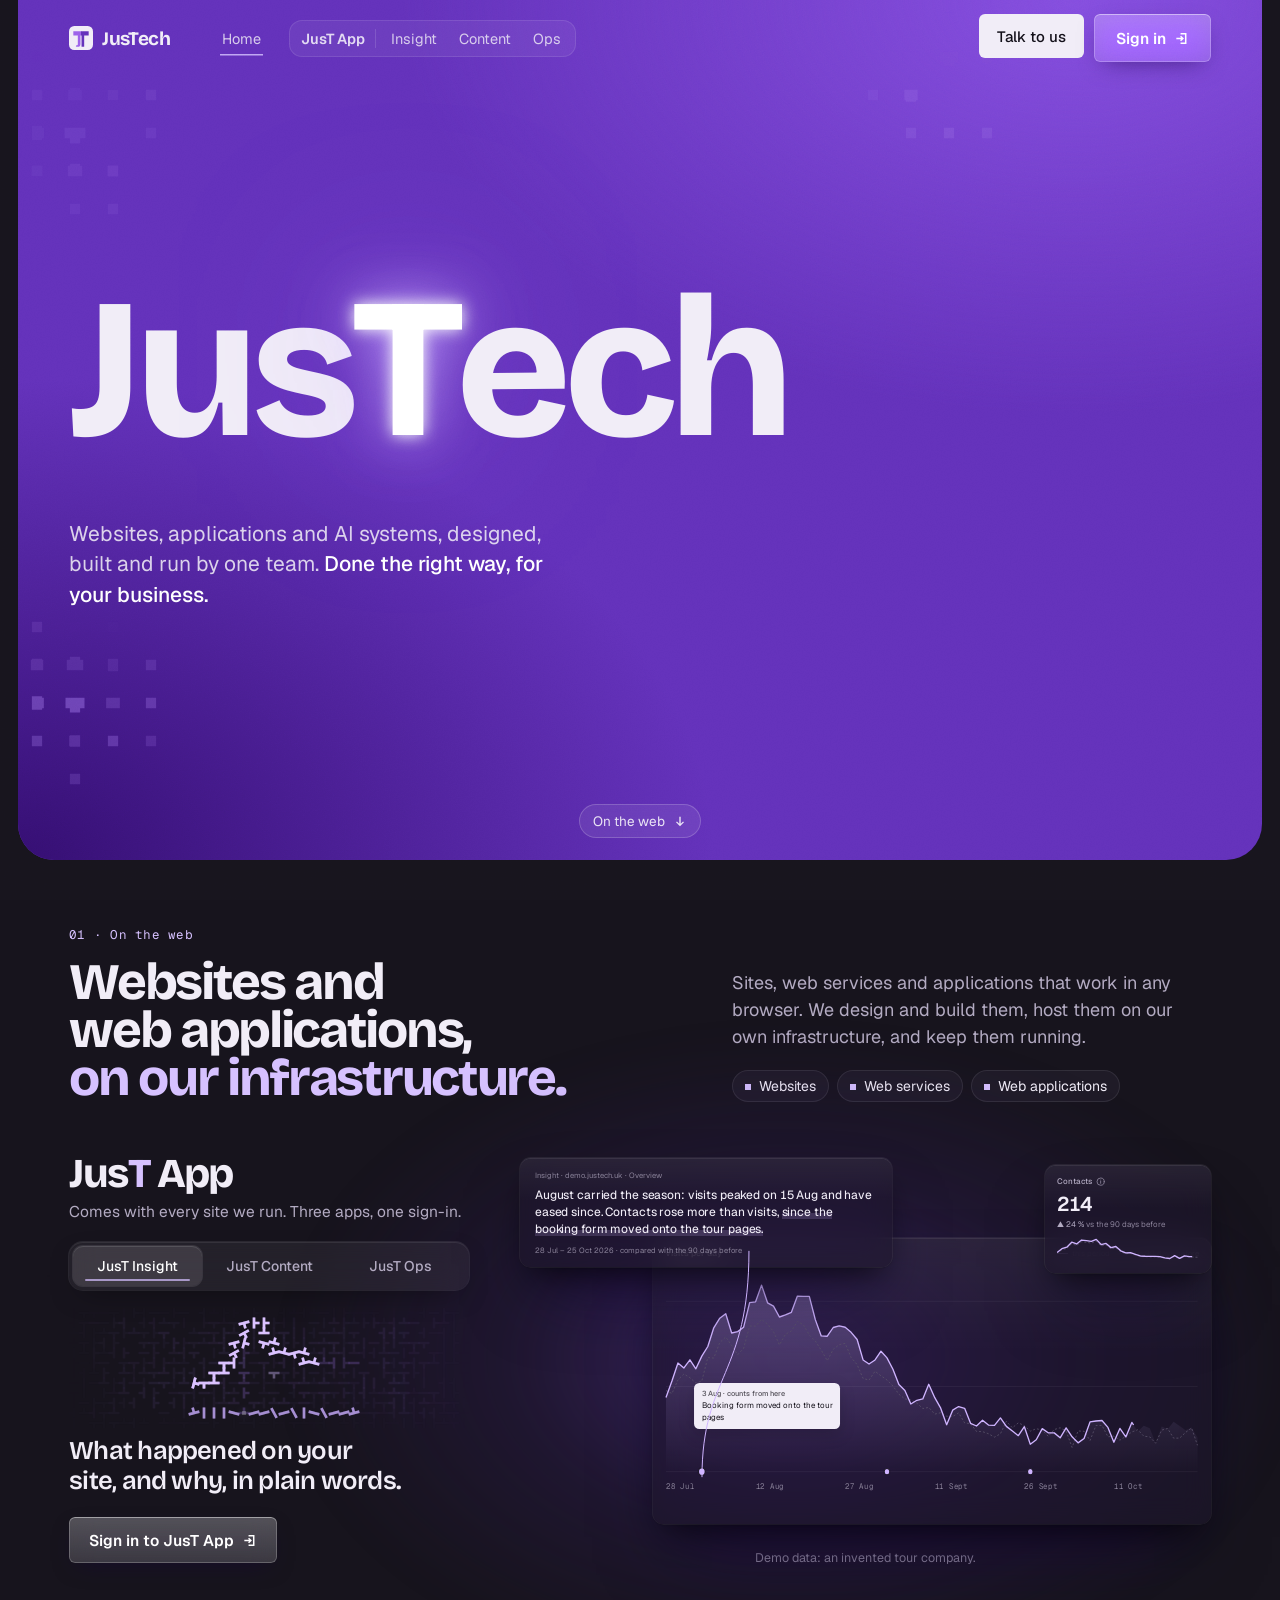
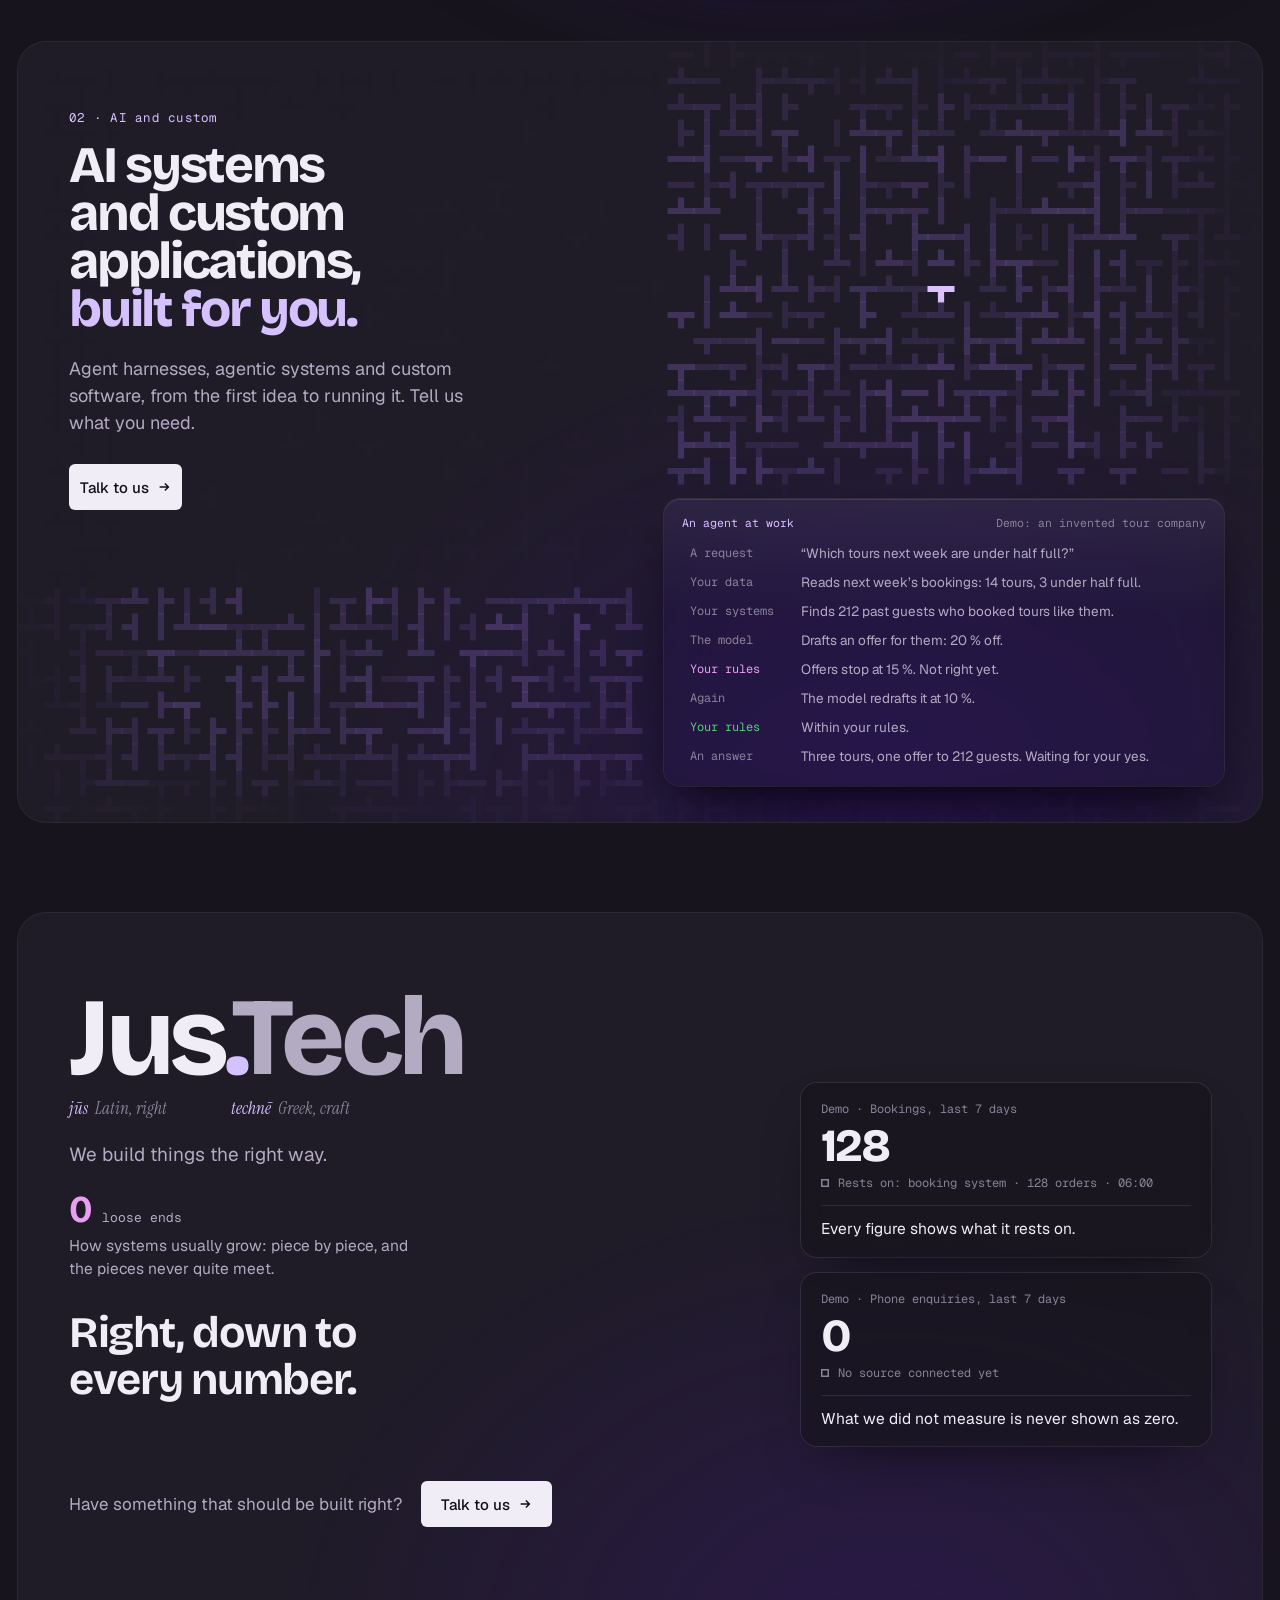
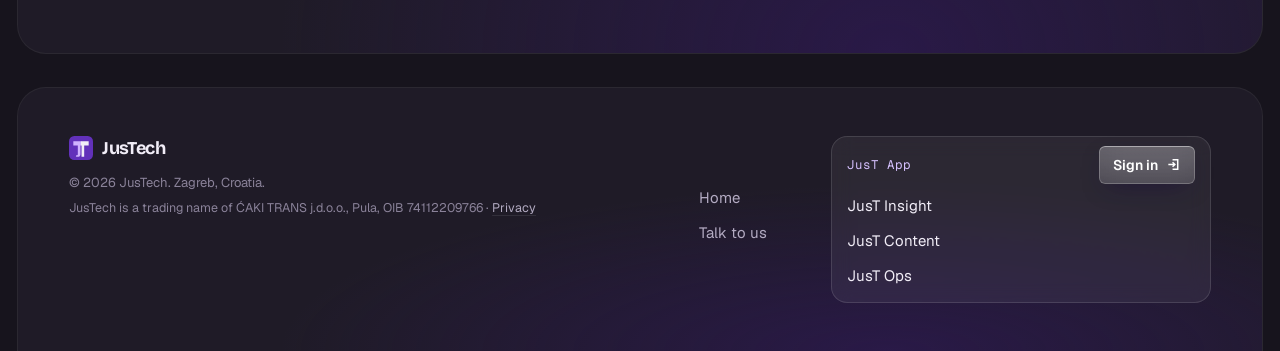
==== index.html @ 4d27bf3f "Privacy page with Erik's approved text and the footer's legal line on every page; brand names marked" ====
<!doctype html>
<html lang="en" class="js">
<head>
<meta charset="utf-8">
<meta name="viewport" content="width=device-width, initial-scale=1">
<title>JusTech · Done the right way, for your business</title>
<meta name="description" content="Websites, applications and AI systems, designed, built and run by one team.">
<link rel="canonical" href="https://justech.uk/">
<meta name="theme-color" content="#17141d">
<meta property="og:type" content="website">
<meta property="og:site_name" content="JusTech">
<meta property="og:title" content="JusTech · Done the right way, for your business">
<meta property="og:description" content="Websites, applications and AI systems, designed, built and run by one team.">
<meta property="og:url" content="https://justech.uk/">
<meta property="og:image" content="https://justech.uk/og.png">
<meta property="og:image:width" content="1200">
<meta property="og:image:height" content="630">
<meta property="og:image:alt" content="JusTech. Done the right way, for your business.">
<meta name="twitter:card" content="summary_large_image">
<meta name="color-scheme" content="dark">
<link rel="icon" href="favicon.svg" type="image/svg+xml">
<link rel="preload" href="assets/system/fonts/BricolageGrotesque-Variable.woff2?v=27f3e66b2e59" as="font" type="font/woff2" crossorigin>
<link rel="preload" href="assets/system/fonts/Geist-Variable.woff2?v=27f3e66b2e59" as="font" type="font/woff2" crossorigin>
<link rel="stylesheet" href="assets/system/tokens.css?v=27f3e66b2e59">
<link rel="stylesheet" href="assets/system/components.css?v=27f3e66b2e59">
<link rel="stylesheet" href="assets/shared/screens.css?v=27f3e66b2e59">
<link rel="stylesheet" href="assets/site/site.css?v=27f3e66b2e59">
<script defer src="/jt.js?v=d48cfc5d" data-key="pk_live_justech_4f002f3f" data-endpoint="/api/e"></script>
</head>
<body class="grain">
<svg width="0" height="0" style="position:absolute" aria-hidden="true"><defs>
  <symbol id="mark-on-violet" viewBox="0 0 100 100"><rect width="100" height="100" rx="22" fill="#f1edf7"/><g transform="matrix(-1 0 0 1 100 0)"><path d="M49 22h33v18H63.25V76c0 3 1.5 5 4 5c1 0 2-.3 3-.7l1 5c-1.5 1-3.5 1.5-5.5 1.5C55.25 86.8 52.25 83 52.25 76V40H49z" fill="oklch(0.62 0.2 300)"/><path d="M18 22h32v18H47.75V86.8H36.75V40H18z" fill="oklch(0.46 0.2 293)"/></g></symbol>
  <symbol id="mark" viewBox="0 0 100 100"><rect width="100" height="100" rx="22" fill="oklch(0.46 0.2 293)"/><g transform="matrix(-1 0 0 1 100 0)"><path d="M49 22h33v18H63.25V76c0 3 1.5 5 4 5c1 0 2-.3 3-.7l1 5c-1.5 1-3.5 1.5-5.5 1.5C55.25 86.8 52.25 83 52.25 76V40H49z" fill="oklch(0.82 0.12 300)"/><path d="M18 22h32v18H47.75V86.8H36.75V40H18z" fill="#f1edf7"/></g></symbol>
  <linearGradient id="r8-area" x1="0" y1="0" x2="0" y2="1"><stop offset="0" stop-color="oklch(0.82 0.11 300)" stop-opacity=".3"/><stop offset="1" stop-color="oklch(0.82 0.11 300)" stop-opacity="0"/></linearGradient>
</defs></svg>

<header class="hero field-violet" id="hero" data-ignite>
  <canvas aria-hidden="true"></canvas>
  <nav class="hnav" aria-label="Main">
    <a translate="no" class="brand" href="./"><svg class="mark" aria-hidden="true"><use href="#mark-on-violet"/></svg><span translate="no">JusTech</span></a>
    <div class="links"><a href="./" aria-current="page">Home</a>
      <div class="suite" role="group" aria-label="JusT App"><span translate="no" class="sl">JusT App</span><a href="insight/">Insight</a><a href="content/">Content</a><a href="ops/">Ops</a></div></div>
    <div class="acts"><a class="btn b-light" href="contact/">Talk to us</a><a class="btn b-glass" href="https://app.justech.uk">Sign in <svg viewBox="0 0 16 16"><path d="M7 3H12.5v10H7M2.5 8h7M7 5.5 9.5 8 7 10.5"/></svg></a></div>
  </nav>
  <div class="hero-in">
    <h1 translate="no" class="wm display m0" data-mark><i class="xm" aria-hidden="true"></i><span class="ch mj" style="--k:0;--sx:0.575em">J</span><span class="ch" style="--k:1">u</span><span class="ch" style="--k:2">s</span><span class="ch T" style="--k:3;--sx:-0.689em">T</span><span class="ch" style="--k:4">e</span><span class="ch" style="--k:5">c</span><span class="ch" style="--k:6">h</span></h1>
    <div class="lower">
      <p class="lead rise" style="--i:0">Websites, applications and AI systems, designed, built and run by one team. <b>Done the right way, for your business.</b></p>
      <div class="cta big rise" style="--i:1"><a class="btn b-light" href="contact/">Talk to us <svg viewBox="0 0 16 16"><path d="M3 8h10M9 4l4 4-4 4"/></svg></a><a class="btn b-glass si-big" href="https://app.justech.uk"><span>Sign in<small><span translate="no">JusT App</span></small></span><svg viewBox="0 0 16 16"><path d="M7 3H12.5v10H7M2.5 8h7M7 5.5 9.5 8 7 10.5"/></svg></a></div>
    </div>
  </div>
  <a class="cue" href="#web"><span>On the web</span><svg viewBox="0 0 16 16" aria-hidden="true"><path d="M8 3v10M4 9l4 4 4-4"/></svg></a>
  <i class="drop" aria-hidden="true"></i>
</header>
<nav class="rail" aria-label="On this page"><a href="#web"><i></i><span>01 · On the web</span></a><a href="#built"><i></i><span>02 · AI and custom</span></a><a href="#jus"><i></i><span>03 · Jus.Tech</span></a></nav>

<main>
<section class="sec snap" id="web" aria-labelledby="web-h">
  <div class="part rv">
    <div class="phead"><span class="k">01 · On the web</span>
      <h2 id="web-h" class="display">Websites and web applications, <span class="hl">on our infrastructure.</span></h2></div>
    <div class="pbody"><p>Sites, web services and applications that work in any browser. We design and build them, host them on our own infrastructure, and keep them running.</p>
      <ul class="kinds"><li>Websites</li><li>Web services</li><li>Web applications</li></ul></div>
  </div>

  <div class="glass app rv" id="products" aria-labelledby="app-h">
    <div class="pool"></div>
    <div class="aleft">
      <div class="apphead"><div><h3 translate="no" id="app-h" class="display">Jus<span class="t">T</span> App</h3><p>Comes with every site we run. Three apps, one sign-in.</p></div></div>
      <div class="tabs"><div class="tablist" role="tablist" aria-label="JusT App">
        <button role="tab" data-tab="insight" aria-controls="p-s"><span translate="no">JusT Insight</span></button>
        <button role="tab" data-tab="content" aria-controls="p-s"><span translate="no">JusT Content</span></button>
        <button role="tab" data-tab="ops" aria-controls="p-s"><span translate="no">JusT Ops</span></button>
      </div></div>
      <div class="gmark" aria-hidden="true"><canvas></canvas></div>
      <p class="pline" data-line>What happened on your site, and why, in plain words.</p>
      <p class="pline" data-line hidden>Change your site yourself, in its own look, without breaking it.</p>
      <p class="pline" data-line hidden>Your site up, renewed and backed up, checked every night.</p>
      <a class="btn b-glass" href="https://app.justech.uk"><span>Sign in to <span translate="no">JusT App</span></span> <svg viewBox="0 0 16 16"><path d="M7 3H12.5v10H7M2.5 8h7M7 5.5 9.5 8 7 10.5"/></svg></a>
    </div>
    <div class="aright"><div class="persp" role="tabpanel" id="p-s" aria-label="Product screen"><div class="tilt" data-stage></div></div>
      <p class="demo">Demo data: an invented tour company.</p></div>
  </div>
</section>

<section class="sec snap" id="built" aria-labelledby="built-h">
  <div class="built field-dark rv">
    <canvas aria-hidden="true"></canvas>
    <div class="btext"><span class="k">02 · AI and custom</span>
      <h2 id="built-h" class="display">AI systems and custom applications, <span class="hl">built for you.</span></h2>
      <p>Agent harnesses, agentic systems and custom software, from the first idea to running it. Tell us what you need.</p>
      <div class="cta"><a class="btn b-light" href="contact/">Talk to us <svg viewBox="0 0 16 16"><path d="M3 8h10M9 4l4 4-4 4"/></svg></a></div></div>
    <div class="arun glass-panel" aria-label="An agent at work, step by step (demo)"><p class="rk"><span>An agent at work</span><span>Demo: an invented tour company</span></p><ol></ol></div>
  </div>
</section>

<section class="sec snap" id="jus" aria-labelledby="jus-h">
  <div class="order field-dark rv"><canvas aria-hidden="true"></canvas>
    <div class="jus"><div class="ety"><h2 translate="no" id="jus-h"><span>Jus<span class="dot">.</span></span><span class="tech">Tech</span></h2>
      <p translate="no" class="gl"><span><i lang="la">jūs</i> Latin, right</span><span><i lang="grc-Latn">technē</i> Greek, craft</span></p></div>
      <p class="right">We build things the right way.</p>
      <div class="loose"><p class="lc"><b aria-hidden="true">0</b>loose ends</p><p class="cap"><span class="c0">How systems usually grow: piece by piece, and the pieces never quite meet.</span><span class="c1">Built the right way, every piece meets the next.</span></p></div>
      <p class="stmt">Right, down to every number.</p></div>
    <ul class="proof">
      <li class="pc rests"><div class="pv"><span class="pk">Demo · Bookings, last 7 days</span><b>128</b><span class="src"><i></i>Rests on: booking system · 128 orders · 06:00</span></div>
        <p>Every figure shows what it rests on.</p></li>
      <li class="pc nm"><div class="pv"><span class="pk">Demo · Phone enquiries, last 7 days</span><b><s aria-hidden="true">0</s><em>Not measured</em></b><span class="src"><i></i>No source connected yet</span></div>
        <p>What we did not measure is never shown as zero.</p></li>
    </ul>
    <p class="end">Have something that should be built right? <a class="btn b-light" href="contact/">Talk to us <svg viewBox="0 0 16 16"><path d="M3 8h10M9 4l4 4-4 4"/></svg></a></p>
  </div>
</section>

</main>

<footer class="foot field-dark snap-end">
  <canvas aria-hidden="true"></canvas>
  <div class="fme"><a translate="no" class="brand" href="./"><svg class="mark" aria-hidden="true"><use href="#mark"/></svg><span translate="no">JusTech</span></a>
    <span class="copy">© 2026 <span translate="no">JusTech</span>. Zagreb, Croatia.</span>
    <span class="legal-line"><span translate="no">JusTech</span> is a trading name of <span translate="no">ĆAKI TRANS j.d.o.o.</span>, Pula, OIB 74112209766 · <a href="privacy/">Privacy</a></span></div>
  <nav class="fco" aria-label="JusTech"><a href="./">Home</a><a href="contact/">Talk to us</a></nav>
  <div class="fapp" role="group" aria-labelledby="fapp-k"><p class="fk"><span id="fapp-k"><span translate="no">JusT App</span></span><a class="btn b-glass si" href="https://app.justech.uk">Sign in <svg viewBox="0 0 16 16"><path d="M7 3H12.5v10H7M2.5 8h7M7 5.5 9.5 8 7 10.5"/></svg></a></p>
    <nav aria-label="JusT App"><a href="insight/"><span translate="no">JusT Insight</span></a><a href="content/"><span translate="no">JusT Content</span></a><a href="ops/"><span translate="no">JusT Ops</span></a></nav></div>
</footer>
<script type="module" src="assets/site/main.js?v=27f3e66b2e59"></script>
</body>
</html>
---- assets/system/tokens.css ----
/* JusTech design system: the tokens. Everything a page or a product screen needs to look like JusTech, in one file.
   Fonts are SIL OFL and self-hosted (licences beside the files); nothing loads from a third party.
   Ground: violet-grey (Erik's pick, round 8). `data-ground="black"` keeps round 7's black for comparison. */
@font-face { font-family: 'Geist'; src: url(fonts/Geist-Variable.woff2?v=27f3e66b2e59) format('woff2'); font-weight: 100 900; font-display: swap; }
@font-face { font-family: 'Geist Mono'; src: url(fonts/GeistMono-Variable.woff2?v=27f3e66b2e59) format('woff2'); font-weight: 100 900; font-display: swap; }
@font-face { font-family: 'Bricolage Grotesque'; src: url(fonts/BricolageGrotesque-Variable.woff2?v=27f3e66b2e59) format('woff2'); font-weight: 200 800; font-stretch: 75% 100%; font-display: swap; }
@font-face { font-family: 'Instrument Serif'; src: url(fonts/InstrumentSerif-Italic.woff2?v=27f3e66b2e59) format('woff2'); font-style: italic; font-weight: 400; font-display: swap; }

:root {
  /* ground: three steps of violet-grey, the page, a panel, a raised panel */
  --bg: #17141d; --bg-2: #1f1b27; --bg-3: #29243298;
  /* text on the ground */
  --text: #f1edf7; --text-2: #b3abc2; --text-3: #8a8299;
  /* the violet field (hero, close), its depth, the network's ink, and lilac: the light */
  --violet: oklch(0.46 0.2 293); --violet-hi: oklch(0.56 0.21 296); --violet-deep: oklch(0.30 0.15 292);
  --violet-mid: oklch(0.62 0.17 298); --lilac: oklch(0.85 0.09 300); --lilac-hot: oklch(0.86 0.1 300);
  /* signal colours: light that moves. Lilac is the T's, white the hubs', orchid comes in from outside */
  --sig-t: oklch(0.86 0.1 300); --sig-hub: #fff; --sig-edge: oklch(0.8 0.14 322);
  --ring: rgba(241,237,247,.09); --ring-2: rgba(241,237,247,.3);
  --ok: oklch(0.76 0.16 150); --warn: oklch(0.82 0.14 78);
  /* type: Bricolage for display (heavy, narrowed), Geist and Geist Mono for everything else */
  --display: 'Bricolage Grotesque', Geist, sans-serif; --sans: Geist, system-ui, sans-serif; --mono: 'Geist Mono', ui-monospace, monospace;
  --serif: 'Instrument Serif', Georgia, serif; /* round 20: glosses and etymology only, always italic */
  --display-axes: 'opsz' 96, 'wdth' 82;
  /* shape and space */
  --r-1: 10px; --r-2: 16px; --r-3: 28px; --r-pill: 99px; --pad: clamp(16px, 4vw, 56px);
  /* motion: one ease for arriving things, one for things that fall */
  --ease: cubic-bezier(.16, 1, .3, 1); --fall: cubic-bezier(.5, 0, .9, .6);
  /* glass: a panel over the field */
  --glass-bg: rgba(30,24,42,.62); --glass-blur: blur(22px) saturate(1.4);
  --glass-shadow: 0 0 0 1px rgba(241,237,247,.1), inset 0 1px 0 rgba(255,255,255,.1), 0 1px 2px rgba(0,0,0,.4), 0 24px 48px -16px rgba(0,0,0,.7), 0 60px 120px -40px rgba(20,0,60,.6);
}
[data-ground=black] { --bg: #09070d; --bg-2: #110e17; --bg-3: #1a1622; --text-3: #7d7590; }
---- assets/system/components.css ----
/* JusTech design system: the shared pieces. Needs tokens.css first. */
* { box-sizing: border-box; }
html { background: var(--bg); transition: background .4s; }
body { margin: 0; font-family: var(--sans); color: var(--text); background: var(--bg); -webkit-font-smoothing: antialiased; overflow-x: hidden; transition: background .4s; }
a { color: inherit; text-decoration: none; }
:focus-visible { outline: 2px solid var(--lilac); outline-offset: 3px; border-radius: 6px; }
canvas { display: block; }
.sr { position: absolute; width: 1px; height: 1px; overflow: hidden; clip-path: inset(50%); white-space: nowrap; }
/* grain over everything: keeps the flat violet from looking printed */
.grain::after { content: ''; position: fixed; inset: 0; pointer-events: none; z-index: 90; opacity: .45; mix-blend-mode: overlay;
  background-image: url("data:image/svg+xml,%3Csvg xmlns='http://www.w3.org/2000/svg' width='180' height='180'%3E%3Cfilter id='n'%3E%3CfeTurbulence type='fractalNoise' baseFrequency='.85' numOctaves='3' stitchTiles='stitch'/%3E%3CfeColorMatrix values='0 0 0 0 1 0 0 0 0 1 0 0 0 0 1 0 0 0 .12 0'/%3E%3C/filter%3E%3Crect width='100%25' height='100%25' filter='url(%23n)'/%3E%3C/svg%3E"); }

/* buttons: light (the one thing to do), ghost (the other) */
.btn { display: inline-flex; align-items: center; gap: 8px; height: 46px; padding: 0 22px; border-radius: var(--r-pill); font-weight: 500; font-size: 15px; white-space: nowrap; transition: transform .2s var(--ease), background .2s, box-shadow .2s; }
.btn:active { transform: scale(.97); }
.btn svg { width: 14px; height: 14px; fill: none; stroke: currentColor; stroke-width: 1.7; }
.b-light { background: var(--text); color: #120f18; } .b-light:hover { background: #fff; }
.b-ghost { box-shadow: inset 0 0 0 1.5px rgba(241,237,247,.35); } .b-ghost:hover { box-shadow: inset 0 0 0 1.5px var(--text); }

/* the violet field: the hero's and the close's ground */
.field-violet { position: relative; isolation: isolate; background: var(--violet); }
.field-violet::before { content: ''; position: absolute; inset: 0; z-index: -2; background: radial-gradient(90% 80% at 85% 0%, var(--violet-hi), transparent 60%), radial-gradient(80% 80% at 0% 100%, var(--violet-deep), transparent 70%); }
.field-violet > canvas, .field-dark > canvas { position: absolute; inset: 0; width: 100%; height: 100%; z-index: -1; }
.field-dark { position: relative; isolation: isolate; background: radial-gradient(70% 90% at 70% 100%, oklch(0.3 0.13 293 / .5), transparent 70%), var(--bg-2); box-shadow: 0 0 0 1px var(--ring); }

/* display type: a word set in Bricolage, heavy and narrowed */
.display { font-family: var(--display); font-weight: 760; line-height: .86; letter-spacing: -0.045em; font-variation-settings: var(--display-axes); white-space: nowrap; }
.display span { display: inline-block; }

/* ignition (ignite.js): the letters rise, the T takes the light first, blooms white, drops a spark into the field,
   and settles to lilac. Mark the box [data-ignite], each letter .ch with --k, the letter that lights .T */
.js [data-ignite] .ch { opacity: 0; transform: translateY(.12em); }
.js [data-ignite].lit-0 .ch { opacity: 1; transform: none; transition: opacity .6s var(--ease), transform .8s var(--ease); transition-delay: calc(var(--k) * 45ms); }
[data-ignite] .T { color: var(--lilac); transition: color .5s ease, text-shadow .9s ease; }
.ignite .T { color: #fff; text-shadow: 0 0 .08em #fff, 0 0 .3em oklch(0.85 0.12 300 / .9), 0 0 .9em oklch(0.7 0.2 298 / .7); }
.settle .T { color: var(--lilac); text-shadow: 0 0 .25em oklch(0.85 0.12 300 / .35); transition: color 1.6s ease, text-shadow 2.4s ease; }
[data-ignite] .ch.glint:not(.T) { text-shadow: 0 0 .18em oklch(0.85 0.12 300 / .75); transition: text-shadow .1s; }
[data-ignite] .ch:not(.T) { transition: opacity .6s var(--ease), transform .8s var(--ease), text-shadow .9s ease; }
[data-ignite] .T.flash { color: #fff; text-shadow: 0 0 .1em #fff, 0 0 .4em oklch(0.85 0.12 300 / .8); transition: color .12s, text-shadow .12s; }
.drop { position: absolute; left: 0; top: 0; width: 6px; height: 6px; margin: -3px 0 0 -3px; border-radius: 50%; background: #fff; box-shadow: 0 0 12px 4px oklch(0.85 0.12 300), 0 0 40px 10px oklch(0.7 0.2 298 / .7); opacity: 0; pointer-events: none; z-index: 2; }
.rise { opacity: 0; transform: translateY(14px); }
.lit .rise { opacity: 1; transform: none; transition: opacity .7s var(--ease), transform .9s var(--ease); transition-delay: calc(var(--i, 0) * 90ms); }

/* glass: a screen floating over the field */
.glass-panel { background: var(--glass-bg); backdrop-filter: var(--glass-blur); -webkit-backdrop-filter: var(--glass-blur); background-image: linear-gradient(180deg, rgba(255,255,255,.06), transparent 40%); box-shadow: var(--glass-shadow); border-radius: var(--r-2); }

@media (prefers-reduced-motion: reduce) {
  .rise, [data-ignite] .ch, [data-ignite] .T { transition: none !important; }
}
---- assets/shared/screens.css ----
/* The showcase stage. A direction sets the --sc-* and --site-* properties and adds its own treatment on top.
   Desktop: each moment is a composition of layers at fixed places in a 1040 × 600 stage (zoomed below 1040).
   Phone: the layers stack in reading order, the main idea first. */
.stage { position: relative; width: 1040px; height: 600px; zoom: var(--z, 1); font-family: var(--sc-font); color: var(--sc-text);
  font-size: 13.5px; line-height: 1.45; font-feature-settings: 'tnum' 1, 'cv11' 1; -webkit-font-smoothing: antialiased; }
.moment { position: absolute; inset: 0; visibility: hidden; opacity: 0; transition: opacity .35s ease, visibility 0s .35s; }
.moment.active { visibility: visible; opacity: 1; transition: opacity .35s ease; }
.layer { position: absolute; }
.panel { background: var(--sc-bg); border-radius: var(--sc-radius, 12px); box-shadow: var(--sc-shadow); }
.muted { color: var(--sc-text2); } .mono { font-family: var(--sc-mono); font-size: 11.5px; letter-spacing: 0; }
.ic { width: 14px; height: 14px; fill: none; stroke: currentColor; stroke-width: 1.5; stroke-linecap: round; stroke-linejoin: round; vertical-align: -2px; }
.dot { display: inline-block; width: 7px; height: 7px; border-radius: 50%; background: var(--sc-ok); }
.dot.warn { background: var(--sc-warn); }
.p-head { display: flex; align-items: center; gap: 8px; padding: 14px 18px 0; }
.p-title { font-weight: 600; font-size: 13px; }
.p-head .muted { margin-left: auto; }

/* Insight */
.chart-panel { left: 200px; top: 150px; width: 840px; height: 430px; }
.chart-panel .legend { margin-left: auto; display: flex; align-items: center; gap: 6px; color: var(--sc-text3); font-size: 11.5px; }
.legend i { display: inline-block; width: 14px; height: 0; border-top: 2px solid var(--sc-accent); margin-left: 8px; }
.legend i.k-comp { border-top: 1.5px dashed var(--sc-comp); }
.chart { display: block; width: calc(100% - 40px); height: 330px; margin: 22px 20px 0; overflow: visible; }
.chart .grid { stroke: var(--sc-grid); stroke-width: 1; }
.chart .area { fill: var(--sc-accent-soft); }
.chart .comp, .spark .comp { fill: none; stroke: var(--sc-comp); stroke-width: 1.25; stroke-dasharray: 3 3; vector-effect: non-scaling-stroke; }
.chart .line, .spark .line { fill: none; stroke: var(--sc-accent); stroke-width: 2; vector-effect: non-scaling-stroke; stroke-linejoin: round; stroke-dasharray: 1; }
.chart .axis { font-family: var(--sc-mono); font-size: 10.5px; fill: var(--sc-text3); }
.chart .event { fill: var(--sc-text2); stroke: var(--sc-bg); stroke-width: 2; }
.chart .event.hollow { fill: var(--sc-bg); stroke: var(--sc-text3); stroke-width: 1.5; }
.tip { position: absolute; top: 218px; left: calc(20px + (100% - 40px) * var(--fx)); transform: translate(-12px, 0); width: 220px; padding: 9px 11px;
  border-radius: 8px; background: var(--sc-tip-bg, #15151a); color: var(--sc-tip-text, #fff); font-size: 12px; line-height: 1.4; box-shadow: 0 8px 24px rgba(0,0,0,.18); }
.tip b { display: block; font-weight: 500; opacity: .7; font-size: 11px; margin-bottom: 2px; }
.sentence { left: 0; top: 30px; width: 560px; padding: 18px 22px 16px; z-index: 2; }
.crumb { font-size: 11.5px; color: var(--sc-text3); margin-bottom: 8px; }
.say { margin: 0; font-size: 18px; line-height: 1.45; font-weight: 450; letter-spacing: -0.01em; text-wrap: pretty; }
.why { color: inherit; background: linear-gradient(var(--sc-accent-soft), var(--sc-accent-soft)) no-repeat 0 88% / 100% 38%; border-radius: 2px; }
.basis { margin-top: 10px; font-size: 11.5px; color: var(--sc-text3); }
.kpi { left: 790px; top: 40px; width: 250px; padding: 16px 18px 14px; z-index: 2; }
.k-label { font-size: 12px; font-weight: 500; color: var(--sc-text2); display: flex; gap: 6px; align-items: center; }
.k-label .ic { color: var(--sc-text3); }
.k-fig { font-size: 30px; font-weight: 600; letter-spacing: -0.03em; margin-top: 4px; }
.k-chg { font-size: 12px; color: var(--sc-text2); } .k-chg span { color: var(--sc-text3); }
.spark { display: block; width: 100%; height: 40px; margin-top: 10px; }
.link { position: absolute; inset: 0; width: 100%; height: 100%; pointer-events: none; z-index: 3; overflow: visible; }
.tie { fill: none; stroke: var(--sc-accent); stroke-width: 1.5; stroke-dasharray: 1; stroke-dashoffset: 1; }

/* Content: the client's site is in the client's own look, not ours */
.site { left: 110px; top: 34px; width: 740px; height: 500px; overflow: hidden; border-radius: var(--sc-radius, 12px); background: var(--site-bg);
  color: var(--site-text); box-shadow: var(--sc-shadow); font-family: var(--site-font); }
.site-bar { display: flex; gap: 22px; align-items: center; height: 52px; padding: 0 28px; font-family: var(--sc-font); font-size: 12.5px; color: var(--site-text2); border-bottom: 1px solid var(--site-line); }
.site-bar b { color: var(--site-text); font-family: var(--site-font); font-size: 17px; font-weight: 400; margin-right: auto; letter-spacing: .01em; }
.site-cta { background: var(--site-accent); color: var(--site-bg); padding: 6px 14px; border-radius: 99px; font-weight: 600; }
.site-hero { display: grid; grid-template-columns: 1fr 300px; gap: 28px; padding: 36px 28px; height: calc(100% - 52px); box-sizing: border-box; }
.sea { position: relative; border-radius: 10px; overflow: hidden; background: linear-gradient(180deg, #f6c99a 0%, #e9a27f 26%, #6aa5b3 46%, #1f6b7a 70%, #0f3e4a 100%); }
.sea i { position: absolute; left: -20%; right: -20%; height: 40%; border-radius: 50%; }
.sea i:nth-child(1) { top: 44%; background: radial-gradient(closest-side, rgba(255,240,220,.55), transparent); height: 10%; }
.sea i:nth-child(2) { top: 18%; left: 55%; right: 15%; height: 22%; background: radial-gradient(closest-side, #fff4dc, rgba(255,226,180,0)); }
.sea i:nth-child(3) { top: 40%; left: -10%; right: 48%; height: 70%; border-radius: 0 60% 0 0; background: linear-gradient(160deg, #2c3b3a, #121c1d); }
.site-copy { padding-top: 26px; }
.site-kicker { font-family: var(--sc-font); font-size: 11.5px; letter-spacing: .08em; text-transform: uppercase; color: var(--site-accent); }
.site-h { position: relative; font-size: 46px; line-height: 1.05; margin: 14px 0 16px; letter-spacing: -0.01em; outline: 1.5px solid var(--sc-accent); outline-offset: 6px; border-radius: 2px; }
.caret { display: inline-block; width: 2px; height: .9em; background: var(--sc-accent); vertical-align: -0.08em; margin-left: 2px; animation: blink 1s steps(1) infinite; }
@keyframes blink { 50% { opacity: 0; } }
.site-p { font-family: var(--sc-font); font-size: 14px; color: var(--site-text2); max-width: 30ch; line-height: 1.55; }
.site-price { margin-top: 22px; font-family: var(--sc-font); font-size: 13px; color: var(--site-text2); }
.site-price b { font-family: var(--site-font); font-weight: 400; font-size: 28px; color: var(--site-text); padding: 0 3px; border-radius: 4px; transition: background .6s; }
.toolbar { left: 140px; top: 104px; display: flex; align-items: center; gap: 6px; padding: 6px; border-radius: 10px; background: var(--sc-bg); box-shadow: var(--sc-shadow); z-index: 3; font-size: 12px; }
.tb-label { color: var(--sc-text3); padding: 0 6px; font-size: 11px; }
.chip { padding: 4px 10px; border-radius: 6px; color: var(--sc-text2); display: inline-flex; gap: 5px; align-items: center; }
.chip.on { background: var(--sc-accent-soft); color: var(--sc-text); }
.chip.locked { color: var(--sc-text3); }
.sep { width: 1px; height: 18px; background: var(--sc-grid); margin: 0 2px; }
.refuse { left: 420px; top: 56px; width: 300px; padding: 10px 12px; display: flex; gap: 8px; font-size: 12px; color: var(--sc-text2); z-index: 4; }
.refuse b { color: var(--sc-text); font-weight: 600; } .refuse .ic { flex: none; margin-top: 2px; }
.draft { left: 770px; top: 300px; width: 270px; padding: 14px 16px; z-index: 2; font-size: 12.5px; }
.d-head { display: flex; gap: 8px; align-items: center; margin-bottom: 10px; } .d-head .muted { margin-left: auto; font-size: 11.5px; }
.d-row { display: flex; justify-content: space-between; padding: 7px 0; border-top: 1px solid var(--sc-grid); }
.d-row s { color: var(--sc-text3); }
.d-act { display: flex; gap: 6px; justify-content: flex-end; margin-top: 10px; }
.btn { padding: 5px 11px; border-radius: 6px; box-shadow: inset 0 0 0 1px var(--sc-line); font-weight: 500; }
.btn.primary { background: var(--sc-text); color: var(--sc-bg); box-shadow: none; }
.pointer { left: 660px; top: 260px; z-index: 5; transition: transform .7s cubic-bezier(.3,.7,.2,1); }
.ptr { width: 20px; height: 20px; fill: var(--sc-text); stroke: var(--sc-bg); stroke-width: 1.2; filter: drop-shadow(0 2px 3px rgba(0,0,0,.25)); }

/* Ops */
.nights { left: 60px; top: 40px; width: 920px; height: 190px; }
.strip { display: grid; grid-template-columns: repeat(30, 1fr); gap: 6px; padding: 26px 18px 10px; }
.strip .n { height: 54px; border-radius: 4px; background: var(--sc-ok); opacity: .85; }
.strip .n.warn { background: var(--sc-warn); }
.strip-axis { display: flex; justify-content: space-between; padding: 0 18px; color: var(--sc-text3); }
.tonight { left: 190px; top: 190px; width: 660px; padding-bottom: 8px; z-index: 2; }
.tonight .p-head { padding-bottom: 8px; } .tonight .p-head .ic { color: var(--sc-text2); }
.o-row { display: grid; grid-template-columns: 22px 110px 1fr auto; align-items: center; gap: 8px; padding: 11px 18px; border-top: 1px solid var(--sc-grid); }
.o-row b { font-weight: 600; }
.st { position: relative; width: 14px; height: 14px; display: grid; place-items: center; }
.spin { position: absolute; inset: 0; border-radius: 50%; border: 1.5px solid var(--sc-grid); border-top-color: var(--sc-text2); opacity: 0; }
.st.warn .dot { background: var(--sc-warn); }
.word { font-size: 12px; font-weight: 500; color: var(--sc-text2); }
.quiet { left: 560px; top: 520px; padding: 10px 14px; display: flex; align-items: center; gap: 8px; font-size: 12.5px; z-index: 3; }

/* Motion. Hidden states exist only once JS has started a play; without JS every layer is simply there. */
.moment[data-play]:not(.p1) .layer:not(.link, .pointer, .refuse) { opacity: 0; transform: translateY(18px); }
.moment[data-play].p1 .layer { opacity: 1; transform: none; transition: opacity .6s var(--ease), transform .8s var(--ease); transition-delay: var(--d, 0ms); }
:root { --ease: cubic-bezier(.16, 1, .3, 1); }
.m-insight .sentence { --d: 80ms; } .m-insight .kpi { --d: 200ms; } .m-insight .chart-panel { --d: 0ms; }
.m-insight[data-play] .chart .line { stroke-dashoffset: 1; }
.m-insight.p1 .chart .line { stroke-dashoffset: 0; transition: stroke-dashoffset 1.1s cubic-bezier(.5,0,.2,1) .25s; }
.m-insight[data-play] .spark .line { stroke-dashoffset: 1; }
.m-insight.p1 .spark .line { stroke-dashoffset: 0; transition: stroke-dashoffset .9s ease-out .5s; }
.m-insight[data-play] .why { background-size: 0% 38%; }
.m-insight.p2 .why { background-size: 100% 38%; transition: background-size .55s var(--ease); }
.m-insight[data-play] .tip { opacity: 0; transform: translate(-12px, 6px); }
.m-insight.p3 .tip { opacity: 1; transform: translate(-12px, 0); transition: all .4s var(--ease) .35s; }
.m-insight.p3 .tie { stroke-dashoffset: 0; transition: stroke-dashoffset .6s cubic-bezier(.5,0,.2,1); }
.m-insight:not([data-play]) .tie { stroke-dashoffset: 0; }
.m-content .toolbar { --d: 320ms; } .m-content .draft { --d: 0ms; }
.m-content[data-play]:not(.p2) .draft { opacity: 0 !important; transform: translateX(16px) !important; }
.m-content.p2 .draft { transition-delay: 0ms; }
.m-content[data-play] .d-row.r2 { opacity: 0; } .m-content.p3 .d-row.r2 { opacity: 1; transition: opacity .4s; }
.m-content.p3 .price { background: var(--sc-accent-soft); }
.m-content.p4 .price { background: transparent; }
.m-content[data-play] .refuse { opacity: 0; transform: translateY(6px); }
.m-content.p4 .refuse { opacity: 1; transform: none; transition: all .4s var(--ease) .55s; }
.m-content.p4 .pointer { transform: translate(-128px, -146px); }
.m-ops .tonight { --d: 0ms; }
.m-ops[data-play]:not(.p2) .tonight { opacity: 0 !important; transform: translateY(18px) !important; }
.m-ops[data-play] .strip .n { transform: scaleY(.2); opacity: 0; }
.m-ops.p1 .strip .n { transform: none; opacity: .85; transition: transform .5s var(--ease), opacity .3s; transition-delay: calc(var(--i) * 18ms + 150ms); }
.m-ops[data-play] .o-row .dot, .m-ops[data-play] .o-row .word { opacity: 0; }
.m-ops[data-play].p2 .o-row .spin { animation: spin .5s linear 2, fadeout .1s forwards; animation-delay: calc(var(--i) * 160ms + 200ms), calc(var(--i) * 160ms + 1200ms); opacity: 1; }
.m-ops.p2 .o-row .dot, .m-ops.p2 .o-row .word { opacity: 1; transition: opacity .25s; transition-delay: calc(var(--i) * 160ms + 1150ms); }
.m-ops[data-play]:not(.p3) .quiet { opacity: 0 !important; }
.m-ops.p3 .quiet { transition-delay: 0ms; }
@keyframes spin { to { transform: rotate(360deg); } } @keyframes fadeout { to { opacity: 0; } }

@media (prefers-reduced-motion: reduce) {
  .stage *, .moment { transition: none !important; animation: none !important; }
  .m-ops .o-row .spin { opacity: 0 !important; }
}

/* Phone */
@media (max-width: 760px) {
  .stage { width: auto; height: auto; zoom: 1; font-size: 13px; }
  .moment { position: static; display: none; } .moment.active { display: flex; flex-direction: column; }
  .layer { position: relative; left: auto !important; top: auto !important; width: auto !important; height: auto; }
  .link, .pointer, .refuse, .quiet, .m-insight .chart-panel .legend { display: none; }
  .m-insight .sentence { order: 1; } .m-insight .kpi { order: 2; margin: -10px 0 0 auto; width: 62% !important; } .m-insight .chart-panel { order: 3; margin-top: -40px; padding-top: 34px; }
  .chart { height: 180px; width: calc(100% - 28px); margin: 14px 14px 0; } .chart .axis { font-size: 18px; }
  .tip { top: 108px; width: 170px; font-size: 11px; }
  .say { font-size: 16px; }
  .site { height: auto; } .site-bar span:not(.site-cta) { display: none; }
  .site-hero { grid-template-columns: 1fr; height: auto; padding: 18px; gap: 16px; } .sea { height: 140px; order: -1; } .site-copy { padding-top: 0; }
  .site-h { font-size: 34px; }
  .toolbar { order: -1; align-self: flex-start; margin: 0 0 -14px 12px; z-index: 3; } .tb-label { display: none; }
  .draft { margin: -18px 0 0 auto; width: 78% !important; }
  .m-ops .tonight { order: 1; } .m-ops .nights { order: 2; margin-top: -10px; padding-top: 10px; }
  .o-row { grid-template-columns: 18px 84px 1fr; padding: 10px 14px; } .o-row .word { display: none; }
  .strip { gap: 3px; padding: 18px 14px 8px; } .strip .n { height: 34px; }
}
---- assets/site/site.css ----
/* JusTech landing and product pages, round 9: the sections Erik kept, put together. Built on the design system in
   ../../landing-r8-2026-10-28/system (tokens, components, T-field, ignition, figures); this file only lays out the
   page. Section styles come from rounds 7 and 8 unchanged, except where noted. */
html { scroll-behavior: smooth; scroll-padding-top: 20px; }
@media (prefers-reduced-motion: reduce) { html { scroll-behavior: auto; } }
.mark { display: block; flex: none; }
.brand { display: flex; align-items: center; gap: 9px; font-family: var(--display); font-weight: 700; font-size: 19px; letter-spacing: -0.03em; }
.brand .mark { width: 24px; height: 24px; }
.hnav .links a[aria-current] { opacity: 1; box-shadow: 0 1.5px 0 var(--lilac); }
.sec { padding: clamp(80px, 12vh, 140px) 0 0; }
.sec-head { padding: 0 var(--pad); max-width: 1240px; margin: 0 auto 30px; }
.sec-head .k { font-family: var(--mono); font-size: 12.5px; color: var(--lilac); letter-spacing: .02em; }
.sec-head h2 { margin: 10px 0 0; font-family: var(--display); font-weight: 700; font-size: clamp(34px, 4.6vw, 64px); line-height: 1.02; letter-spacing: -0.04em; max-width: 16ch; font-variation-settings: 'wdth' 86; text-wrap: balance; }
.sec-head p { margin: 16px 0 0; max-width: 560px; color: var(--text-2); font-size: 18px; line-height: 1.5; }
.more { display: inline-flex; align-items: center; gap: 6px; margin-top: 18px; font-size: 14.5px; color: var(--lilac); }
.more:hover { text-decoration: underline; text-underline-offset: 3px; }
.foot { display: flex; flex-wrap: wrap; gap: 14px 30px; align-items: center; padding: 40px var(--pad) 60px; color: var(--text-3); font-size: 13px; border-top: 1px solid var(--ring); margin-top: 80px; }
.foot nav { display: flex; gap: 20px; flex-wrap: wrap; } .foot a:hover { color: var(--text); }
.foot .brand { color: var(--text); font-size: 16px; } .foot .brand .mark { width: 20px; height: 20px; }
.foot .si { margin-left: auto; }
/* H · the hero */
.hero { margin: 0 clamp(0px, 1vw, 12px); min-height: min(860px, 96svh); border-radius: 0 0 36px 36px; overflow: clip; display: flex; flex-direction: column; }
.hnav { display: flex; align-items: center; gap: 30px; height: 76px; padding: 0 var(--pad); font-size: 14.5px; }
.brand { display: flex; align-items: center; gap: 9px; font-family: var(--display); font-weight: 700; font-size: 19px; letter-spacing: -0.03em; }
.brand svg { width: 22px; height: 22px; }
.links { display: flex; gap: 26px; opacity: .82; margin-left: 20px; } .links a:hover { opacity: 1; }
.acts { margin-left: auto; display: flex; gap: 8px; } .hnav .btn { height: 38px; padding: 0 16px; font-size: 14px; }
.hero-in { position: relative; flex: 1; display: flex; flex-direction: column; justify-content: center; padding: 40px var(--pad) clamp(56px, 9vh, 96px); }
.wm { margin: 0; font-size: clamp(76px, 15.5vw, 236px); user-select: none; -webkit-user-select: none; } /* rapid clicks on the word must not select it */
.lower { display: flex; align-items: end; justify-content: space-between; gap: 40px; margin-top: clamp(40px, 7vh, 72px); }
.lead { margin: 0; max-width: 520px; font-size: 21px; line-height: 1.45; color: rgba(241,237,247,.86); text-wrap: pretty; }
.lead b { color: #fff; font-weight: 500; }
.cta { display: flex; gap: 10px; flex: none; }


/* P1–P3 · a product's opening: its name ignites at the t of Just, the field grows, the figure is carved */
.prod { height: min(640px, 84svh); margin: 0 var(--pad); border-radius: var(--r-3); overflow: clip; }
.ptext { position: absolute; z-index: 1; left: clamp(24px, 4.4vw, 64px); top: clamp(30px, 5.4vw, 72px); max-width: 430px; }
.pname { margin: 0; font-size: clamp(56px, 7.4vw, 112px); line-height: .9; white-space: normal; }
.pname .w2 { color: var(--text); }
.ptext p { margin: 22px 0 0; max-width: 360px; color: var(--text-2); font-size: 18px; line-height: 1.45; text-wrap: pretty; }
.stn { position: absolute; z-index: 1; font-family: var(--mono); font-size: 12px; letter-spacing: .02em; color: var(--text-3); padding: 3px 8px; border-radius: 99px; background: rgba(23,20,29,.7);
  translate: var(--tx, -50%) var(--ty, -50%); transition: color .3s, box-shadow .3s; opacity: 0; }
.stn.shown { opacity: 1; transition: opacity .6s var(--ease), color .3s, box-shadow .3s; }
.stn.on { color: #fff; box-shadow: 0 0 0 1px oklch(0.86 0.1 300 / .6), 0 0 18px oklch(0.7 0.2 298 / .5); }



/* B · lockups: a product's sign beside its name */
.lockups { display: grid; gap: 14px; margin: 0 var(--pad); }
.lockup { display: flex; align-items: center; gap: clamp(16px, 3vw, 36px); padding: 22px clamp(18px, 3vw, 36px); border-radius: var(--r-3); background: var(--bg-2); box-shadow: 0 0 0 1px var(--ring); }
.lockup canvas { width: 220px; height: 132px; flex: none; }
.lockup h3 { margin: 0; font-size: clamp(40px, 5.4vw, 76px); }
.lockup h3 .t { color: var(--lilac); }
.lockup p { margin: 10px 0 0; color: var(--text-2); font-size: 16px; max-width: 420px; }
.gmark { display: flex; justify-content: center; margin-top: 26px; } .gmark canvas { width: 240px; height: 110px; }
.glass .pline { margin-top: 10px; }


/* G · the products in glass, the figure of the chosen product carved in the field behind */
.glass { position: relative; padding: 20px var(--pad) 120px; overflow: clip; isolation: isolate; }
.glass > canvas { position: absolute; inset: 0; width: 100%; height: 100%; z-index: -2; }
.glass .pool { position: absolute; left: 50%; top: 240px; width: 1200px; height: 760px; translate: -50% 0; z-index: -1; pointer-events: none;
  background: radial-gradient(closest-side, oklch(0.5 0.2 295 / .45), oklch(0.35 0.15 293 / .2) 55%, transparent); filter: blur(20px); }
.tabs { display: flex; justify-content: center; }
.tablist { display: inline-flex; gap: 2px; padding: 4px; border-radius: 14px; background: rgba(255,255,255,.06); backdrop-filter: blur(14px); -webkit-backdrop-filter: blur(14px);
  box-shadow: 0 0 0 1px var(--ring), inset 0 1px 0 rgba(255,255,255,.08), 0 10px 30px -14px rgba(0,0,0,.6); }
[role=tab] { position: relative; overflow: hidden; border: 0; background: none; font: inherit; font-size: 14.5px; font-weight: 500; color: var(--text-2); height: 40px; padding: 0 18px; border-radius: 10px; cursor: pointer; }
[role=tab]:hover { color: var(--text); }
[role=tab][aria-selected=true] { background: rgba(241,237,247,.12); color: #fff; box-shadow: inset 0 1px 0 rgba(255,255,255,.12), 0 0 0 1px rgba(241,237,247,.1); }
[role=tab]::after { content: ''; position: absolute; left: 12px; right: 12px; bottom: 5px; height: 2px; border-radius: 2px; background: var(--lilac); transform: scaleX(0); transform-origin: left; opacity: 0; }
[role=tab][aria-selected=true]::after { opacity: .7; animation: run 8s linear forwards; animation-play-state: var(--run, paused); }
@keyframes run { to { transform: scaleX(1); } }
.pline { margin: 26px auto 40px; text-align: center; font-family: var(--display); font-weight: 600; font-size: clamp(24px, 2.8vw, 36px); letter-spacing: -0.03em; line-height: 1.2; max-width: 760px; text-wrap: balance; font-variation-settings: 'wdth' 90; }
.pline[hidden] { display: none; }
.persp { perspective: 2000px; perspective-origin: 50% 0; }
.tilt { width: min(1040px, 100%); margin: 0 auto; transform-origin: 50% 0; transform: rotateX(20deg) scale(.93); }
@supports (animation-timeline: view()) { .tilt { animation: flatten linear both; animation-timeline: view(); animation-range: entry 0% cover 45%; } @keyframes flatten { to { transform: none; } } }
@supports not (animation-timeline: view()) { .tilt { transform: none; } }
.demo { text-align: center; margin-top: 26px; font-size: 12.5px; color: var(--text-3); }
.stage { --sc-font: Geist, sans-serif; --sc-mono: 'Geist Mono', monospace; --sc-bg: var(--glass-bg); --sc-text: #f1edf7; --sc-text2: #b3abc2; --sc-text3: #8a8299;
  --sc-accent: oklch(0.82 0.11 300); --sc-accent-soft: oklch(0.82 0.11 300 / .18); --sc-grid: rgba(255,255,255,.07); --sc-line: rgba(255,255,255,.16); --sc-comp: #5a536a;
  --sc-ok: var(--ok); --sc-warn: var(--warn); --sc-radius: 16px; --sc-tip-bg: #f1edf7; --sc-tip-text: #120f18; --sc-shadow: var(--glass-shadow);
  --site-bg: #f6f1e8; --site-text: #1d2b2c; --site-text2: #5b6766; --site-line: rgba(29,43,44,.1); --site-accent: #1f6b7a; --site-font: Geist, sans-serif; }
.stage .panel, .stage .toolbar { backdrop-filter: var(--glass-blur); -webkit-backdrop-filter: var(--glass-blur); background-image: linear-gradient(180deg, rgba(255,255,255,.06), transparent 40%); }
.stage .chart .area { fill: url(#r8-area); }
.stage .event { fill: var(--sc-accent) !important; stroke: rgba(30,24,42,1) !important; }

/* E5 · an agent, drawn in Ts */
.route { margin: 0 var(--pad); border-radius: 28px; padding: clamp(20px, 4vw, 56px) clamp(12px, 3vw, 40px); background: var(--bg-2); box-shadow: 0 0 0 1px var(--ring); }
.route > svg { display: block; width: 100%; height: auto; max-width: 1040px; margin: 0 auto; overflow: visible; }
.route .wire { fill: none; stroke: oklch(0.62 0.17 298 / .35); stroke-linecap: square; }
.route .lit { fill: none; stroke: var(--lilac); stroke-linecap: round; filter: drop-shadow(0 0 6px oklch(0.85 0.12 300)); }
.route .chip rect { fill: var(--bg-3); stroke: rgba(241,237,247,.12); transition: fill .4s, stroke .4s; }
.route .chip text { fill: var(--text-2); font: 500 15px Geist, sans-serif; transition: fill .4s; }
.route .chip .k { fill: var(--text-3); font: 400 11px 'Geist Mono', monospace; letter-spacing: .04em; }
.route .chip.on rect { fill: oklch(0.36 0.15 294); stroke: oklch(0.85 0.12 300 / .7); }
.route .chip.on text { fill: #fff; } .route .chip.on .k { fill: var(--lilac); }
.route .chip.think rect { animation: think .9s ease-in-out infinite alternate; }
@keyframes think { to { fill: oklch(0.44 0.19 296); } }
.route .tick { fill: none; stroke: var(--lilac); stroke-width: 3; stroke-linecap: round; stroke-linejoin: round; stroke-dasharray: 30; stroke-dashoffset: 30; transition: stroke-dashoffset .5s var(--ease); }
.route .chip.done .tick { stroke-dashoffset: 0; }
.route-copy { max-width: 1040px; margin: 28px auto 0; display: flex; flex-wrap: wrap; justify-content: space-between; gap: 18px 40px; align-items: end; }
.route-copy h2 { margin: 0; font-family: var(--display); font-weight: 700; font-size: clamp(30px, 3.6vw, 48px); letter-spacing: -0.035em; line-height: 1.05; max-width: 15ch; font-variation-settings: 'wdth' 88; }
.route-copy p { margin: 0; max-width: 430px; color: var(--text-2); font-size: 17px; line-height: 1.5; }


/* E6 · order: the field turns into one weave as you scroll */
.order { position: relative; height: 230svh; }
.order .pin { position: sticky; top: 0; height: 100svh; overflow: clip; }
.order canvas { position: absolute; inset: 0; width: 100%; height: 100%; }
.order .meter { position: absolute; left: var(--pad); bottom: 84px; font-family: 'Geist Mono', monospace; font-size: 13px; color: var(--text-2); }
.order .meter b { color: var(--lilac); font-weight: 500; font-size: 28px; font-family: var(--display); letter-spacing: -0.02em; margin-right: 6px; }


/* E9 · the close: every T turns to face the button */
.close { position: relative; margin: 0 var(--pad) 120px; border-radius: 28px; overflow: clip; background: var(--violet); padding: clamp(90px, 16vh, 160px) 20px; text-align: center; isolation: isolate; }
.close::before { content: ''; position: absolute; inset: 0; z-index: -2; background: radial-gradient(60% 70% at 50% 60%, oklch(0.52 0.21 296), transparent 70%), radial-gradient(90% 90% at 50% 120%, var(--violet-deep), transparent); }
.close canvas { position: absolute; inset: 0; width: 100%; height: 100%; z-index: -1; }
.close h2 { margin: 0 auto; font-family: var(--display); font-weight: 760; font-size: clamp(42px, 7vw, 104px); line-height: .95; letter-spacing: -0.045em; max-width: 12ch; font-variation-settings: 'opsz' 96, 'wdth' 84; }
.close .cta { justify-content: center; margin-top: 40px; }
.close .b-light { background: #fff; color: oklch(0.3 0.15 292); }

@media (max-width: 760px) {
  .links { display: none; }
  .hero { min-height: 0; margin: 0; border-radius: 0 0 26px 26px; }
  .wm { font-size: clamp(72px, 23vw, 100px); }
  .lower { flex-direction: column; align-items: start; gap: 26px; } .lead { font-size: 18px; }
  .label { padding-top: 56px; } .label h2 { font-size: 22px; }
  .prod { margin: 0 12px; border-radius: 22px; height: 640px; }
  .ptext p { font-size: 16px; margin-top: 14px; }
  .tablist { width: 100%; } [role=tab] { flex: 1; padding: 0 8px; font-size: 13.5px; }
  .pline { margin: 20px auto 24px; }
  .lockup { flex-direction: column; align-items: start; } .lockup canvas { width: 100%; height: 120px; } .tilt { transform: none; animation: none; }
  .bar { font-size: 12px; gap: 6px; padding-left: 10px; } .bar .k { display: none; } .seg button { padding: 5px 8px; }
}

/* round 9 · the products' links under the glass, the case slot, Jus over the ordering field */
.glass .plinks { display: flex; justify-content: center; gap: 10px 28px; flex-wrap: wrap; margin-top: 18px; font-size: 14.5px; }
.glass .plinks a { color: var(--text-2); } .glass .plinks a:hover { color: var(--text); }
.glass .plinks a b { color: var(--lilac); font-weight: 500; }
.route .slot { max-width: 1040px; margin: 34px auto 0; padding: 22px 24px; border-radius: var(--r-2); border: 1.5px dashed rgba(241,237,247,.22); color: var(--text-3); font-family: var(--mono); font-size: 13px; }
.route .cta { margin: 26px auto 0; max-width: 1040px; display: flex; gap: 10px; }
.order { height: 210svh; }
.order .jus { position: absolute; z-index: 1; left: var(--pad); top: 50%; translate: 0 -50%; max-width: 560px; padding: 28px 30px; border-radius: var(--r-3); background: rgba(23,20,29,.72); backdrop-filter: blur(10px); -webkit-backdrop-filter: blur(10px); box-shadow: 0 0 0 1px var(--ring); }
.order .jus h2 { margin: 0; font-family: var(--display); font-weight: 760; font-size: clamp(64px, 9vw, 132px); line-height: .9; letter-spacing: -0.05em; font-variation-settings: 'opsz' 96, 'wdth' 82; }
.order .jus h2 .dot { color: var(--lilac); }
.order .jus .right { margin: 18px 0 0; font-size: 19px; color: var(--text-2); }
.order .jus .stmt { margin: 26px 0 0; font-family: var(--display); font-weight: 700; font-size: clamp(28px, 3vw, 40px); line-height: 1.08; letter-spacing: -0.03em; font-variation-settings: 'wdth' 88; }
.order .jus ul { margin: 18px 0 0; padding: 0; list-style: none; display: grid; gap: 10px; color: var(--text-2); font-size: 16px; line-height: 1.45; }
.order .jus li { display: flex; gap: 10px; } .order .jus li::before { content: ''; flex: none; width: 8px; height: 8px; margin-top: 7px; background: var(--lilac); }
.order .meter { left: auto; right: var(--pad); }

/* product pages: the opening fills the first screen, then a few plain sections */
.ptop { margin: 0 clamp(0px, 1vw, 12px); border-radius: 0 0 36px 36px; overflow: clip; display: flex; flex-direction: column; min-height: min(820px, 94svh); }
.ptop .prod { flex: 1; height: auto; margin: 0; border-radius: 0; box-shadow: none; background: none; position: relative; }
.ptop .ptext { top: clamp(20px, 4vw, 48px); }
.ptop .ptext .cta { margin-top: 26px; }
.facts { display: grid; grid-template-columns: repeat(auto-fit, minmax(min(100%, 280px), 1fr)); gap: 16px; padding: 0 var(--pad); max-width: 1240px; margin: 0 auto; }
.fact { padding: 24px 24px 26px; border-radius: var(--r-3); background: var(--bg-2); box-shadow: 0 0 0 1px var(--ring); }
.fact .n { font-family: var(--mono); font-size: 12px; color: var(--lilac); }
.fact h3 { margin: 12px 0 8px; font-family: var(--display); font-weight: 700; font-size: 22px; letter-spacing: -0.025em; line-height: 1.15; font-variation-settings: 'wdth' 90; }
.fact p { margin: 0; color: var(--text-2); font-size: 15.5px; line-height: 1.5; }
.screen { padding: 0 var(--pad); }
.screen .persp { max-width: 1040px; margin: 0 auto; }
.others { display: grid; grid-template-columns: repeat(2, 1fr); gap: 14px; padding: 0 var(--pad); max-width: 1240px; margin: 0 auto; }
.others .lockup { color: inherit; } .others .lockup h3 { font-size: clamp(32px, 3.6vw, 48px); } .others .lockup canvas { width: 160px; height: 96px; }
@media (max-width: 760px) {
  .order { height: 170svh; } .order .jus { left: 12px; right: 12px; padding: 22px 20px; } .order .meter { display: none; }
  .facts, .others { grid-template-columns: 1fr; }
  .ptop { margin: 0; border-radius: 0 0 26px 26px; min-height: 0; } .ptop .prod { height: 680px; flex: none; }
  .foot .si { margin-left: 0; }
}

/* round 9b · Sign in: larger, in glass */
.b-glass { height: 46px; padding: 0 20px; font-size: 15.5px; font-weight: 600; color: #fff; background: rgba(255,255,255,.12); background-image: linear-gradient(180deg, rgba(255,255,255,.16), rgba(255,255,255,.04));
  backdrop-filter: blur(14px) saturate(1.4); -webkit-backdrop-filter: blur(14px) saturate(1.4); box-shadow: inset 0 0 0 1px rgba(255,255,255,.22), inset 0 1px 0 rgba(255,255,255,.3), 0 8px 24px -10px rgba(20,0,60,.6); }
.b-glass:hover { background-color: rgba(255,255,255,.2); box-shadow: inset 0 0 0 1px rgba(255,255,255,.4), inset 0 1px 0 rgba(255,255,255,.35), 0 10px 28px -10px rgba(20,0,60,.7); }
.b-glass svg { width: 15px; height: 15px; stroke-width: 1.6; }
.hnav .btn.b-glass { height: 44px; padding: 0 20px; font-size: 15px; }
.hnav .links a { padding: 6px 2px; }

/* round 9b · the word is there from the first paint (it rises a little, then the T lights), so the hero's largest
   paint does not wait for the entrance */
.js .hero[data-ignite] .ch { opacity: 1; transform: translateY(.05em); }

/* round 9b · built for you: the headline large, the agent carved from the field beside it */
.built { position: relative; margin: 0 var(--pad); min-height: 640px; border-radius: var(--r-3); overflow: clip; }
.built .btext { position: relative; z-index: 1; padding: clamp(34px, 5vw, 70px) clamp(24px, 4.4vw, 64px); max-width: 620px; }
.built .k { font-family: var(--mono); font-size: 12.5px; color: var(--lilac); }
.built h2 { margin: 14px 0 0; font-size: clamp(44px, 5.6vw, 84px); line-height: .94; white-space: normal; text-wrap: balance; }
.built h2 .hl { color: var(--lilac); }
.built .btext p { margin: 22px 0 0; max-width: 430px; color: var(--text-2); font-size: 18px; line-height: 1.5; }
.built .cta { margin-top: 28px; }
.built .slot { position: absolute; z-index: 1; left: clamp(24px, 4.4vw, 64px); bottom: 28px; margin: 0; padding: 12px 16px; border-radius: 12px; border: 1.5px dashed rgba(241,237,247,.22); color: var(--text-3); font-family: var(--mono); font-size: 12.5px; }
.built .stn { font-size: 12.5px; white-space: nowrap; }
@media (max-width: 760px) { .built { margin: 0 12px; min-height: 860px; border-radius: 22px; } .built .slot { right: 20px; bottom: 18px; } }

/* round 9b · the contact page: the title and the form in glass, on the violet field */
.ctop { margin: 0 clamp(0px, 1vw, 12px); border-radius: 0 0 36px 36px; overflow: clip; min-height: min(900px, 100svh); display: flex; flex-direction: column; }
.ctop .cin { flex: 1; display: grid; grid-template-columns: 1fr minmax(0, 520px); gap: 40px clamp(30px, 5vw, 80px); align-items: center; padding: 30px var(--pad) 70px; }
.ctop h1 { margin: 0; font-size: clamp(52px, 7vw, 108px); line-height: .92; white-space: normal; text-wrap: balance; }
.cform { display: grid; gap: 16px; padding: clamp(22px, 3vw, 34px); background-color: rgba(30,20,60,.42); }
.cform label { display: grid; gap: 7px; font-size: 14px; color: rgba(241,237,247,.86); }
.cform label i { font-style: normal; color: rgba(241,237,247,.5); margin-left: 4px; }
.cform input, .cform textarea { font: inherit; font-size: 16px; color: #fff; background: rgba(255,255,255,.07); border: 0; border-radius: 12px; padding: 12px 14px; box-shadow: inset 0 0 0 1px rgba(255,255,255,.16); resize: vertical; }
.cform input:focus, .cform textarea:focus { outline: none; box-shadow: inset 0 0 0 1.5px var(--lilac), 0 0 0 4px oklch(0.85 0.09 300 / .18); }
.cform label.bad input, .cform label.bad textarea { box-shadow: inset 0 0 0 1.5px oklch(0.75 0.15 25); }
.cform .send { display: flex; flex-wrap: wrap; align-items: center; gap: 12px 18px; margin-top: 4px; }
.cform .send .b-light { border: 0; cursor: pointer; font: inherit; font-weight: 500; font-size: 15px; }
.cform .note { margin: 0; flex: 1 1 220px; font-size: 13px; line-height: 1.45; color: rgba(241,237,247,.7); }
.cform .note a { color: #fff; text-decoration: underline; text-underline-offset: 2px; }
.foot .copy { flex-basis: 100%; }
@media (max-width: 760px) { .ctop { margin: 0; border-radius: 0 0 26px 26px; } .ctop .cin { grid-template-columns: 1fr; padding-top: 10px; } }

/* round 10 · JusT App: the three products as one suite, lightly branded. Its sign is the t of Just, lit, in glass */
.appmark { display: inline-grid; place-items: center; flex: none; width: 22px; height: 22px; border-radius: 7px; font: normal 760 17px/1 var(--display); font-variation-settings: 'opsz' 96, 'wdth' 82;
  color: var(--lilac); background: rgba(255,255,255,.1); box-shadow: inset 0 0 0 1px rgba(255,255,255,.2), inset 0 1px 0 rgba(255,255,255,.25); padding-bottom: 2px; }
.appmark.lg { width: 64px; height: 64px; border-radius: 18px; font-size: 50px; padding-bottom: 5px; text-shadow: 0 0 22px oklch(0.8 0.15 300 / .7);
  background: linear-gradient(180deg, rgba(255,255,255,.16), rgba(255,255,255,.04)); backdrop-filter: blur(14px); -webkit-backdrop-filter: blur(14px); box-shadow: inset 0 0 0 1px rgba(255,255,255,.22), inset 0 1px 0 rgba(255,255,255,.3), 0 14px 34px -14px rgba(20,0,60,.8); }
.suite { display: flex; align-items: center; gap: 4px; padding: 4px 6px 4px 4px; border-radius: 13px; background: rgba(255,255,255,.07); box-shadow: inset 0 0 0 1px rgba(255,255,255,.12); }
.suite .sl { display: flex; align-items: center; gap: 7px; padding: 0 10px 0 2px; margin-right: 2px; font-weight: 600; color: #fff; border-right: 1px solid rgba(255,255,255,.16); }
.hnav .suite a { padding: 5px 9px; border-radius: 8px; } .hnav .suite a:hover { background: rgba(255,255,255,.08); }
.hnav .suite a[aria-current] { box-shadow: none; background: rgba(255,255,255,.14); color: #fff; }
.links { align-items: center; }
.hnav .btn.b-light { height: 44px; padding: 0 18px; font-size: 15px; font-weight: 500; }
.acts { gap: 10px; }
/* Sign in, larger on Home: the hero's own pair of buttons, Sign in naming where it goes */
.cta.big .btn { height: 58px; padding: 0 26px; font-size: 17px; border-radius: 16px; }
.cta.big .b-glass { padding: 0 22px 0 24px; gap: 14px; }
.si-big span { display: grid; text-align: left; line-height: 1.1; } .si-big small { font-size: 12px; font-weight: 500; color: rgba(255,255,255,.66); font-family: var(--mono); letter-spacing: .01em; }
.cta.big .b-glass svg { width: 18px; height: 18px; }
.foot .fl { display: flex; align-items: center; gap: 7px; color: var(--text-2); font-weight: 600; } .foot .fl .appmark { width: 18px; height: 18px; font-size: 14px; border-radius: 5px; }

/* round 10 · the two halves of the offer: a numbered head, a large headline ending in lilac */
.part { display: grid; grid-template-columns: minmax(0, 1.25fr) minmax(0, 1fr); gap: 24px clamp(30px, 5vw, 80px); align-items: end; max-width: 1320px; margin: 0 auto; padding: 0 var(--pad); }
.part .k, .built .k { font-family: var(--mono); font-size: 12.5px; color: var(--lilac); letter-spacing: .02em; }
.part h2 { margin: 14px 0 0; font-size: clamp(42px, 4.8vw, 72px); line-height: .94; white-space: normal; text-wrap: balance; }
.part h2 .hl { color: var(--lilac); }
.pbody p { margin: 0; color: var(--text-2); font-size: 18px; line-height: 1.5; max-width: 470px; text-wrap: pretty; }
.kinds { display: flex; flex-wrap: wrap; gap: 8px; margin: 20px 0 0; padding: 0; list-style: none; }
.kinds li { padding: 7px 13px; border-radius: 99px; font-size: 14px; color: var(--text); background: var(--bg-2); box-shadow: inset 0 0 0 1px var(--ring); }
.kinds li::before { content: ''; display: inline-block; width: 6px; height: 6px; margin: 0 8px 1px 0; background: var(--lilac); }
.glass { margin-top: clamp(40px, 6vh, 70px); padding-top: 50px; }
.glass .pool { top: 120px; }
.apphead { display: flex; align-items: center; gap: 18px; max-width: 1040px; margin: 0 auto 34px; padding: 18px 20px; border-radius: var(--r-3); background: rgba(255,255,255,.04); box-shadow: inset 0 0 0 1px var(--ring); backdrop-filter: blur(12px); -webkit-backdrop-filter: blur(12px); }
.apphead h3 { margin: 0; font-size: clamp(30px, 3.2vw, 44px); line-height: 1; } .apphead h3 .t { color: var(--lilac); }
.apphead p { margin: 6px 0 0; color: var(--text-2); font-size: 15.5px; }
.apphead .btn { margin-left: auto; }
.built h2 { max-width: 13ch; font-size: clamp(42px, 4.8vw, 72px); }
.ofapp { display: inline-flex; align-items: center; gap: 8px; margin-bottom: 16px; padding: 5px 12px 5px 5px; border-radius: 99px; font-size: 13.5px; font-weight: 500; color: var(--text-2); background: rgba(255,255,255,.06); box-shadow: inset 0 0 0 1px var(--ring); }
.ofapp:hover { color: var(--text); }

/* round 10 · Jus in a panel; the field only on the side away from the text, falling into order once */
.order { height: auto; min-height: 600px; margin: 0 var(--pad); border-radius: var(--r-3); overflow: clip; }
.order .jus { left: clamp(24px, 4.4vw, 64px); background: none; box-shadow: none; backdrop-filter: none; -webkit-backdrop-filter: none; padding: 0; max-width: 520px; }
.order .meter { bottom: 34px; }
.order .meter { right: clamp(24px, 3vw, 44px); }

@media (max-width: 960px) { .part { grid-template-columns: 1fr; } .apphead { flex-wrap: wrap; } .apphead .btn { margin-left: 0; } }
@media (max-width: 760px) {
  .hnav { gap: 10px; } .hnav .brand { font-size: 17px; }
  .hnav .btn.b-light, .hnav .btn.b-glass { height: 40px; padding: 0 13px; font-size: 14px; } .hnav .b-glass svg { display: none; }
  .cta.big { flex-wrap: wrap; } .cta.big .btn { height: 54px; font-size: 16px; }
  .glass { padding-top: 30px; } .apphead { margin-bottom: 24px; padding: 16px; } .appmark.lg { width: 52px; height: 52px; font-size: 40px; border-radius: 15px; }
  .order { margin: 0 12px; min-height: 700px; border-radius: 22px; } .order .jus { top: 30px; translate: none; left: 20px; right: 20px; } .order .meter { display: block; left: 20px; right: auto; bottom: 20px; }
}

/* round 10 · the form asks what the enquiry is about: four choices, as glass chips */
.topic { border: 0; margin: 0; padding: 0; display: flex; flex-wrap: wrap; gap: 8px; }
.topic legend { padding: 0; margin-bottom: 8px; font-size: 14px; color: rgba(241,237,247,.86); }
.cform .topic label { display: block; position: relative; }
.topic input { position: absolute; opacity: 0; inset: 0; margin: 0; cursor: pointer; }
.topic span { display: block; padding: 8px 13px; border-radius: 99px; font-size: 14px; color: rgba(241,237,247,.8); background: rgba(255,255,255,.06); box-shadow: inset 0 0 0 1px rgba(255,255,255,.16); transition: background .2s, color .2s; }
.topic input:checked + span { background: #f1edf7; color: oklch(0.3 0.15 292); box-shadow: none; }
.topic input:focus-visible + span { outline: 2px solid var(--lilac); outline-offset: 2px; }

/* J3 in the lit T (herofield.js): the right half of the T falls and locks before the T lights. Round 11: one smooth
   fall with gravity (translate) and one turn that finishes just before it lands (rotate), 0.9 s */
[data-j3] .T { position: relative; display: inline-block; }
[data-j3] .T .th { display: inline-block; }
[data-j3] .T .th.b { position: absolute; left: 0; top: 0; visibility: hidden; }
[data-j3].split .T .th.a { clip-path: polygon(-60% -60%, 50.4% -60%, 50.4% 160%, -60% 160%); }
[data-j3].split .T .th.b { visibility: visible; clip-path: polygon(49.6% -60%, 160% -60%, 160% 160%, 49.6% 160%); transform-origin: 76% 19%;
  animation: tdrop .9s cubic-bezier(.55,0,.85,.45) both, tturn .9s cubic-bezier(.3,.6,.3,1) both, tin .2s linear both; }
@keyframes tdrop { 0% { translate: 0 -1.3em; } 86% { translate: 0 0; animation-timing-function: cubic-bezier(.2,.7,.3,1); } 93% { translate: 0 .03em; } 100% { translate: 0 0; } }
@keyframes tturn { 0% { rotate: -180deg; } 72%, 100% { rotate: 0deg; } }
@keyframes tin { from { opacity: 0; } }
/* the seam flashes as the half locks */
[data-j3] .T::after { content: ''; position: absolute; left: calc(50% - .015em); width: .03em; top: 11.5%; bottom: 11.5%; background: #fff; border-radius: 1px; opacity: 0; pointer-events: none;
  box-shadow: 0 0 .06em #fff, 0 0 .2em oklch(0.85 0.12 300); }
[data-j3].split .T::after { animation: seam .95s ease both; }
@keyframes seam { 0%, 84% { opacity: 0; } 90% { opacity: 1; } 100% { opacity: 0; } }

/* round 11 · a larger Sign in in the hero */
.cta.big .btn { height: 66px; padding: 0 30px; font-size: 18.5px; border-radius: 18px; }
.cta.big .b-glass { padding: 0 26px 0 30px; gap: 18px; } .si-big small { font-size: 13px; } .cta.big .b-glass svg { width: 20px; height: 20px; }
.hnav .btn.b-glass { height: 48px; padding: 0 22px; font-size: 15.5px; }

/* round 11 · product names joined (JustInsight): the name on one line, the lit t inside it */
.ptext { max-width: 640px; } .pname { font-size: clamp(48px, 6vw, 92px); white-space: nowrap; }

/* round 11 · the journey: the page settles on each part (desktop), parts rise in, a rail says where you are */
/* round 17d: snapping only where every part fits the screen (main.js decides and sets html.snapping), never under
   reduced motion; then a part may fill the screen. Where one does not fit, no snapping, and parts are as tall as they are */
html.snapping { scroll-snap-type: y proximity; }
.snapping .hero, .snapping .snap { scroll-snap-align: start; }
.snapping .snap-end { scroll-snap-align: end; }
.snapping .sec.snap { min-height: 100svh; display: flex; flex-direction: column; justify-content: center; padding: 40px 0; box-sizing: border-box; }
/* round 17d: a part rises a little as it comes into view, but is never hidden: a render that does not scroll (a
   full-page screenshot, a preview) shows everything */
.js .rv { transform: translateY(28px); }
.js .rv.in { transform: none; transition: transform 1s var(--ease); }
.js .glass.rv.in { transition-delay: .12s; }
.cue { position: absolute; z-index: 2; left: 50%; bottom: 22px; translate: -50% 0; display: flex; align-items: center; gap: 8px; padding: 8px 14px; border-radius: 99px; font-size: 13.5px; color: rgba(255,255,255,.86);
  background: rgba(255,255,255,.08); box-shadow: inset 0 0 0 1px rgba(255,255,255,.18); backdrop-filter: blur(10px); -webkit-backdrop-filter: blur(10px); opacity: 0; transition: opacity .8s var(--ease) .9s; }
.cue svg { width: 14px; height: 14px; fill: none; stroke: currentColor; stroke-width: 1.6; } .lit .cue { opacity: 1; } .cue:hover { color: #fff; background: rgba(255,255,255,.14); }
@media (prefers-reduced-motion: no-preference) { .lit .cue svg { animation: nudge 1.8s ease-in-out 2s 3; } @keyframes nudge { 50% { transform: translateY(3px); } } }
.rail { position: fixed; z-index: 40; right: 18px; top: 50%; translate: 0 -50%; display: grid; gap: 4px; opacity: 0; pointer-events: none; transition: opacity .4s; }
.rail.shown { opacity: 1; pointer-events: auto; }
.rail a { display: flex; align-items: center; justify-content: flex-start; gap: 10px; padding: 6px 4px; font-size: 12px; font-family: var(--mono); color: var(--text-3); flex-direction: row-reverse; }
.rail i { width: 8px; height: 8px; border-radius: 2px; background: var(--text-3); opacity: .5; transition: all .3s; flex: none; }
.rail span { opacity: 0; translate: 6px 0; transition: opacity .3s, translate .3s; white-space: nowrap; padding: 3px 8px; border-radius: 99px; background: rgba(23,20,29,.8); }
.rail a:hover span, .rail a[aria-current] span { opacity: 1; translate: 0 0; }
.rail a[aria-current] { color: var(--lilac); } .rail a[aria-current] i { background: var(--lilac); opacity: 1; height: 22px; box-shadow: 0 0 10px oklch(0.8 0.15 300 / .6); }
@media (max-width: 1100px) { .rail { display: none; } }

/* round 11 · on the web, in one screen: the head across, then JustApp beside its screen */
.snap .part { width: 100%; box-sizing: border-box; }
.part h2 { font-size: clamp(38px, 4vw, 60px); }
.glass.app { display: grid; grid-template-columns: minmax(300px, 400px) minmax(0, 1fr); gap: 20px clamp(30px, 4vw, 64px); align-items: center; max-width: 1320px; width: 100%; box-sizing: border-box; margin: clamp(26px, 4vh, 44px) auto 0; padding: 0 var(--pad); overflow: visible; }
.glass.app .pool { top: 50%; left: 62%; width: 1000px; height: 640px; translate: -50% -50%; }
.app .apphead { margin: 0 0 20px; padding: 0; background: none; box-shadow: none; backdrop-filter: none; -webkit-backdrop-filter: none; }
.app .tabs { justify-content: flex-start; } .app .tablist { width: 100%; } .app [role=tab] { flex: 1; padding: 0 10px; font-size: 14px; }
.app .gmark { justify-content: stretch; margin-top: 18px; } .app .gmark canvas { width: 100%; height: 120px; }
.app .pline { text-align: left; margin: 8px 0 0; font-size: clamp(22px, 2vw, 28px); max-width: none; min-height: 2.4em; }
.app .plinks { display: grid; justify-content: start; gap: 6px; margin: 16px 0 0; text-align: left; }
.app .aleft > .btn { margin-top: 20px; }
.app .tilt { transform: none; animation: none; width: 100%; }
.app .demo { margin-top: 12px; }
@media (max-width: 960px) { .glass.app { grid-template-columns: 1fr; } .app .pool { left: 50%; } }

/* round 11 · the agent at work: the loop carved in the upper right, the run narrated below it */
.built { min-height: min(780px, calc(100svh - 80px)); }
.built h2 { font-size: clamp(38px, 4vw, 60px); }
.arun { position: absolute; z-index: 1; right: clamp(20px, 3vw, 44px); bottom: clamp(20px, 3vw, 36px); width: min(560px, 46%); padding: 16px 18px; background-color: rgba(30,20,60,.35); }
.arun .rk { display: flex; justify-content: space-between; gap: 12px; margin: 0 0 10px; font-family: var(--mono); font-size: 11.5px; color: var(--text-3); } .arun .rk span:first-child { color: var(--lilac); }
.arun ol { margin: 0; padding: 0; list-style: none; display: grid; gap: 2px; min-height: 13.5em; }
.arun li { display: grid; grid-template-columns: 7.5em 1fr; gap: 10px; padding: 4px 8px; border-radius: 8px; font-size: 13.5px; line-height: 1.4; color: var(--text-2); opacity: 0; translate: 0 4px; transition: opacity .4s, translate .4s, background .3s; }
.arun li b { font-family: var(--mono); font-weight: 400; font-size: 12px; color: var(--text-3); padding-top: 1px; }
.arun li.shown { opacity: 1; translate: 0 0; } .arun li.out { opacity: 0; }
.arun li.now { background: rgba(255,255,255,.07); color: #fff; } .arun li.now b { color: var(--lilac); }
.arun li.no b, .arun li.no.now b { color: var(--sig-edge); } .arun li.ok b { color: var(--ok, #8fd4a4); }
.built .slot { bottom: auto; top: auto; position: relative; left: auto; margin: 22px 0 0; display: inline-block; }
@media (max-width: 760px) {
  .built { min-height: 1240px; } .arun { left: 14px; right: 14px; width: auto; bottom: 16px; } .arun li { grid-template-columns: 1fr; gap: 0; } .arun ol { min-height: 0; }
  .built .stn { font-size: 11px; }
}

/* round 11 · the contact page's title ignites like the hero's word, and is there from the first paint */
.js .ctop[data-ignite] .ch { opacity: 1; transform: translateY(.04em); }
.ctop h1 .ch { display: inline-block; }
.ctop { position: relative; }
.built .slot { right: auto; max-width: 100%; white-space: normal; }
.rail a[aria-current] span { opacity: 0; translate: 6px 0; } .rail a:hover span { opacity: 1; translate: 0 0; }

/* round 12 · Jus, rebuilt: the field fills the panel and falls into order from the lilac dot outward; the two facts
   become two demo cards that the order reaches: a figure with what it rests on, and a zero struck out for "Not measured" */
.order { display: grid; grid-template-columns: minmax(0, 1fr) minmax(300px, 410px); align-items: center; gap: clamp(32px, 5vw, 88px);
  padding: clamp(48px, 7vh, 80px) clamp(24px, 4.4vw, 64px) clamp(80px, 11vh, 104px); min-height: min(740px, calc(100svh - 80px)); }
.order .jus { position: relative; left: auto; top: auto; translate: none; max-width: 600px; }
.order .jus h2 { font-size: clamp(88px, 13vw, 200px); }
.order .jus h2 .dot { display: inline-block; transition: text-shadow .6s var(--ease); }
.order.lit .jus h2 .dot { text-shadow: 0 0 28px var(--lilac), 0 0 6px var(--lilac); }
.order .jus .stmt { font-size: clamp(30px, 3.4vw, 48px); max-width: 14ch; }
.order .meter { left: clamp(24px, 4.4vw, 64px); right: auto; bottom: 34px; }
.proof { position: relative; z-index: 1; margin: 0; padding: 0; list-style: none; display: grid; gap: 16px; }
.pc { padding: 18px 20px 16px; border-radius: var(--r-2); background: rgba(23,20,29,.7); backdrop-filter: blur(10px); -webkit-backdrop-filter: blur(10px); box-shadow: 0 0 0 1px var(--ring), 0 24px 60px -30px rgba(0,0,0,.7); }
.pv { display: grid; gap: 6px; }
.pv .pk { font-family: var(--mono); font-size: 12px; color: var(--text-3); }
.pv b { display: grid; font-family: var(--display); font-weight: 760; font-size: 46px; line-height: 1; letter-spacing: -0.04em; font-variation-settings: 'opsz' 96, 'wdth' 82; }
.pv b > * { grid-area: 1 / 1; }
.pv .src { display: flex; align-items: center; gap: 9px; font-family: var(--mono); font-size: 12px; color: var(--text-2); }
.pv .src i { flex: none; width: 8px; height: 8px; background: var(--lilac); box-shadow: 0 0 10px var(--lilac); }
.nm s { text-decoration: none; position: relative; justify-self: start; opacity: 0; }
.nm s::after { content: ''; position: absolute; left: -12%; right: -12%; top: 50%; height: 4px; margin-top: -2px; border-radius: 2px; background: var(--lilac); }
.nm em { font-style: normal; color: var(--text-2); font-size: .7em; align-self: center; }
.nm .src i { background: none; box-shadow: inset 0 0 0 1.5px var(--text-3); }
.pc p { margin: 14px 0 0; padding-top: 12px; border-top: 1px solid var(--ring); font-size: 15.5px; line-height: 1.45; color: var(--text); }
/* before the order reaches a card (motion only): the source not yet lit; the zero standing, not yet struck */
.order.armed .pc { transition: box-shadow .6s var(--ease); }
.order.armed .pc .src { transition: color .5s var(--ease); } .order.armed .pc .src i { transition: background .5s, box-shadow .5s; }
.order.armed .pc:not(.on) .src { color: var(--text-3); }
.order.armed .rests:not(.on) .src i { background: transparent; box-shadow: inset 0 0 0 1.5px var(--text-3); }
.order.armed .pc.on { box-shadow: 0 0 0 1px oklch(0.75 0.12 297 / .5), 0 24px 60px -30px rgba(0,0,0,.7); }
.order.armed .nm s { opacity: 1; transition: opacity .35s .75s; }
.order.armed .nm s::after { transform: scaleX(0); transform-origin: left; transition: transform .45s var(--ease) .2s; }
.order.armed .nm em { opacity: 0; transition: opacity .4s .95s; }
.order.armed .nm.on s { opacity: 0; } .order.armed .nm.on s::after { transform: scaleX(1); } .order.armed .nm.on em { opacity: 1; }
@media (max-width: 900px) {
  .order { grid-template-columns: 1fr; align-items: start; gap: 34px; }
  .order .jus { top: auto; left: auto; right: auto; }
}
@media (max-width: 760px) {
  .order { padding: 30px 20px 76px; min-height: 0; }
  .order .jus h2 { font-size: clamp(76px, 24vw, 110px); }
  .pv b { font-size: 40px; }
}
/* round 12 · between phone and wide desktop the words and the agent's panel overlapped: the words keep to their half */
@media (min-width: 761px) { .built .btext { max-width: min(620px, 52%); } }
/* round 12 · tablet widths (761–1020), untested until now: the nav dropped its links only on phones and overflowed; the
   JustApp panel's one column took the demo screen's full 1040px; the glow behind it widened the page */
@media (max-width: 1020px) { .hnav .links { display: none; } }
@media (max-width: 960px) { .glass.app { grid-template-columns: minmax(0, 1fr); } }
#web { overflow-x: clip; }
@media (max-width: 1020px) { .others { grid-template-columns: minmax(0, 1fr); } }

/* round 15 · on a phone the narrated run sits in the flow under the agent's figure (it was pinned to the panel's
   foot, and the figure's labels ran into it) */
@media (max-width: 760px) {
  .built { min-height: 0; padding-bottom: 14px; }
  .arun { position: relative; left: auto; right: auto; bottom: auto; width: auto; margin: 330px 14px 0; }
}
/* round 15 · Jus: the loose ends, counted, under "We build things the right way."; the caption turns once none are left */
.order .loose { margin: 24px 0 0; display: grid; gap: 6px; }
.loose .lc { margin: 0; display: flex; align-items: baseline; gap: 10px; font-family: var(--mono); font-size: 13px; color: var(--text-2); }
.loose .lc b { font-family: var(--display); font-weight: 700; font-size: 38px; line-height: 1; letter-spacing: -0.03em; color: var(--sig-edge); font-variant-numeric: tabular-nums; transition: color .5s; }
.order.done .loose .lc b { color: var(--lilac); }
.loose .cap { margin: 0; min-height: 2.9em; max-width: 36ch; font-size: 15.5px; line-height: 1.45; color: var(--text-2); }
.loose .cap .c1 { display: none; }
.order.done .loose .cap .c0 { display: none; } .order.done .loose .cap .c1 { display: inline; color: var(--text); animation: capin .5s var(--ease); }
@keyframes capin { from { opacity: 0; translate: 0 4px; } }
.order .jus .stmt { margin-top: 30px; }

/* round 15 · the hero starts as the mark: it stands between where the J and the T will be (its bars on the letters'
   cap height: 64.8 mark units = .70em), then comes apart into the word (herofield.js); the words and buttons under
   the word arrive meanwhile, so nothing waits for the whole entrance */
.xm { display: none; }
.js [data-mark] { position: relative; }
.js [data-ignite] [data-mark] .ch { opacity: 0; }
.js [data-mark] .xm { display: block; position: absolute; z-index: 2; left: .386em; top: -.178em; width: 1.08em; height: 1.08em; overflow: visible; pointer-events: none; }
.xm .xt { fill: #f1edf7; transform-box: fill-box; transform-origin: center; }
.xm .pj path { fill: oklch(0.62 0.2 300); } .xm .pt path { fill: oklch(0.46 0.2 293); }
.js .hero.early .rise { opacity: 1; transform: none; transition: opacity .7s var(--ease), transform .9s var(--ease); transition-delay: calc(500ms + var(--i, 0) * 120ms); }
@media (prefers-reduced-motion: reduce) { .js [data-mark] .xm { display: none; } .js [data-ignite] [data-mark] .ch { opacity: 1 !important; } }

/* round 16 · the mark is made of the word's own J and T (no swap at the end): the T whole from the start, its stem a
   mark-gap right of the J's, so its left arm passes behind the J, on the light tile in the mark's colours; the pair
   stands between their places in the word (--sx, in em) and comes apart to them */
.js [data-mark] { isolation: isolate; }
.js [data-mark] .xm { display: block; position: absolute; z-index: 0; left: .386em; top: -.139em; width: 1.08em; height: 1.08em; border-radius: .2376em; background: #f1edf7; box-shadow: 0 .03em .1em rgba(20,10,50,.35); pointer-events: none; }
.js [data-ignite] [data-mark] .ch { position: relative; z-index: 1; }
.js [data-ignite] [data-mark] .ch.mj, .js [data-ignite] [data-mark] .ch.T { opacity: 1; transform: translateX(var(--sx)); }
.js [data-ignite] [data-mark] .ch.mj { z-index: 2; transition: color .35s ease; }
@media (prefers-reduced-motion: no-preference) {
  .js [data-ignite] [data-mark].m0 .ch.mj { color: oklch(0.62 0.2 300); }
  .js [data-ignite] [data-mark].m0 .T { color: oklch(0.46 0.2 293); }
}
.measure [data-mark] .ch { transform: none !important; transition: none !important; }
@media (prefers-reduced-motion: reduce) { .js [data-ignite] [data-mark] .ch { transform: none !important; } .js [data-mark] .xm { display: none; } }
/* round 16b · JustApp's placeholder mark (the small t) removed until JustApp is branded: the places it sat close up */
.suite .sl { padding-left: 8px; } .ofapp { padding-left: 12px; }

/* round 17 · the form posts; a field only bots fill; the thank-you that takes the form's place */
.cform .hp { position: absolute; left: -9999px; width: 1px; height: 1px; overflow: hidden; }
.cform button:disabled { opacity: .7; cursor: progress; }
.cform.sent { align-content: start; }
.cform.sent h2 { margin: 0; font-family: var(--display); font-weight: 760; font-size: clamp(34px, 4vw, 52px); letter-spacing: -0.04em; font-variation-settings: 'opsz' 96, 'wdth' 82; }
.cform.sent p { margin: 0; color: rgba(241,237,247,.86); font-size: 17px; line-height: 1.5; } .cform.sent b { color: #fff; font-weight: 500; }
.cform.sent:focus { outline: none; }
.cform[hidden] { display: none; }
/* round 17 · the 404 page */
.nf .cin { grid-template-columns: minmax(0, 860px); }
.nf .k { margin: 0 0 14px; font-family: var(--mono); font-size: 13px; color: var(--lilac); }
.nf .lead { margin: 22px 0 0; max-width: 520px; font-size: 18px; line-height: 1.5; color: rgba(241,237,247,.86); }
.nf .cta { display: flex; flex-wrap: wrap; gap: 10px; margin-top: 28px; }

/* round 17d · the run is never an empty panel: the lines not yet played stand dimmed, and light up as the run reaches them */
.js .arun li { opacity: .28; translate: none; }
.js .arun li.shown { opacity: 1; } .js .arun li.out { opacity: .28; }
/* round 17d · phones: easier to read (Erik: "teško je čitati sadržaj preko moba") */
@media (max-width: 760px) {
  .arun .rk { font-size: 12.5px; } .arun li { font-size: 15px; line-height: 1.45; } .arun li b { font-size: 12.5px; }
  .built .stn { font-size: 12px; }
  .pv .pk, .pv .src { font-size: 13px; } .pc p { font-size: 16.5px; }
  .loose .lc { font-size: 14px; } .loose .cap { font-size: 16.5px; }
  .order .jus .right { font-size: 19px; }
}
/* round 17d · JusT App on a phone: what you tap and what it changes stay together. The left column opens into the
   panel's flow (display: contents) so the screen comes straight under the tabs and the product's line; the small mark
   is not drawn; "More about" and Sign in go to the end; the tabs stay at the top while you read the screen */
@media (max-width: 760px) {
  .glass.app { display: flex; flex-direction: column; gap: 0; }
  .app .aleft { display: contents; }
  .app .apphead { order: 1; } .app .tabs { order: 2; } .app .pline { order: 3; } .app .aright { order: 4; margin-top: 14px; }
  .app .plinks { order: 5; margin-top: 22px; } .app .aleft > .btn { order: 6; align-self: flex-start; }
  .app .gmark { display: none; }
  .app .pline { min-height: 0; margin-top: 14px; font-size: 21px; }
  .app .tabs { position: sticky; top: 64px; z-index: 5; } /* under the small bar (mnav.js) */
  .app .tablist { background: rgba(28,22,40,.82); box-shadow: 0 8px 24px -10px rgba(0,0,0,.6), inset 0 0 0 1px var(--ring); }
}
@media (max-width: 760px) {
  .app .tabs { align-self: stretch; } .app .tablist { width: 100%; box-sizing: border-box; }
  .app [role=tab] { white-space: nowrap; padding: 0 4px; font-size: 13.5px; }
  .glass.app .aleft .plinks { display: grid; align-self: stretch; justify-items: start; justify-content: start; text-align: left; }
}

/* round 17e · the small navigation (mnav.js), below 1020px: Menu in the page's nav (round 19: the nav itself follows the page) */
.mbtn, .msheet, .mshade { display: none; }
.sr { position: absolute; width: 1px; height: 1px; overflow: hidden; clip-path: inset(50%); white-space: nowrap; }
@media (max-width: 1020px) {
  .mbtn { display: inline-grid; place-items: center; flex: none; width: 44px; height: 44px; border: 0; border-radius: 12px; cursor: pointer;
    color: #fff; background: rgba(255,255,255,.12); box-shadow: inset 0 0 0 1px rgba(255,255,255,.18); }
  .mbtn svg { width: 20px; height: 20px; fill: none; stroke: currentColor; stroke-width: 1.8; stroke-linecap: round; }
  .hnav .acts .b-glass { display: none; } /* Sign in moves into the menu (and stays big in the landing's hero) */
  .mshade:not([hidden]) { display: block; position: fixed; inset: 0; z-index: 61; background: rgba(10,8,14,.55); backdrop-filter: blur(2px); }
  .msheet:not([hidden]) { display: grid; gap: 4px; position: fixed; z-index: 62; left: 10px; right: 10px; top: 10px; max-height: calc(100svh - 20px); overflow: auto;
    padding: 14px; border-radius: 20px; background: rgba(28,22,40,.97); box-shadow: 0 0 0 1px var(--ring), 0 30px 80px -20px rgba(0,0,0,.8); animation: msin .25s var(--ease); }
  @keyframes msin { from { opacity: 0; translate: 0 -10px; } }
  .msheet .mi { display: grid; gap: 3px; padding: 12px 14px; border-radius: 12px; color: #fff; font-size: 17px; font-weight: 500; }
  .msheet .mi:hover, .msheet .mi[aria-current] { background: rgba(255,255,255,.07); }
  .msheet .mp b { font-weight: 600; } .msheet .mp span { font-size: 14px; font-weight: 400; color: var(--text-2); line-height: 1.4; }
}
@media (prefers-reduced-motion: reduce) { .msheet { animation: none !important; } }
/* round 17e · JusT App on a phone: the product's mark comes back (Erik), small, between the tabs and the product's line */
@media (max-width: 760px) {
  .app .gmark { display: flex; order: 3; margin-top: 12px; } .app .gmark canvas { height: 84px; }
  .app .pline { order: 4; } .app .aright { order: 5; } .app .aleft > .btn { order: 6; margin-top: 22px; }
  /* On the web gets the same clear edges as the other parts */
  #web { margin: 28px 12px 0; padding: 30px 0 22px; border-radius: 22px; background: var(--bg-2); box-shadow: 0 0 0 1px var(--ring); }
  #web .glass.app { background: transparent; }
}

/* round 17f · nothing moves on its own: the tabs' names never wrap (they did, and the row grew when one was chosen);
   on a phone the three screens share one height (each in the same grid cell, the hidden ones only invisible), so
   choosing a tab no longer moves the page under it; the product's line keeps its room */
.app [role=tab] { white-space: nowrap; padding: 0 8px; }
@media (max-width: 760px) {
  .app .stage { display: grid; }
  .app .stage > .moment { display: flex !important; flex-direction: column; grid-area: 1 / 1; visibility: hidden; }
  .app .stage > .moment.active { visibility: visible; }
  .app .pline { min-height: 2.4em; }
}

/* round 17f · the menu opens on where you are, over a T visual in a loop; no Talk to us beside Menu */
@media (max-width: 1020px) {
  .hnav .acts { display: none; }
  .msheet:not([hidden]) { gap: 2px; padding: 10px; }
  .msheet .mhead { position: relative; height: 72px; margin-bottom: 4px; border-radius: 14px; overflow: hidden; isolation: isolate;
    background: radial-gradient(80% 120% at 80% 0%, oklch(0.5 0.2 295 / .55), transparent 70%), rgba(255,255,255,.04); box-shadow: inset 0 0 0 1px var(--ring); }
  .msheet .mhead canvas { position: absolute; inset: 0; width: 100%; height: 100%; z-index: -1; }
  .msheet .mclose { position: absolute; right: 10px; top: 10px; display: grid; place-items: center; width: 40px; height: 40px; border: 0; border-radius: 12px; cursor: pointer;
    color: #fff; background: rgba(23,20,29,.6); box-shadow: inset 0 0 0 1px var(--ring); }
  .msheet .mclose svg { width: 18px; height: 18px; fill: none; stroke: currentColor; stroke-width: 1.8; stroke-linecap: round; }
}

/* round 18 · the menu: the field sending pulses on top and nothing else; Home; JusT App as one lighter panel, each
   product with its figure in small, its name and its line, Sign in in the panel's head; Talk to us. Fits 320×568 */
@media (max-width: 1020px) {
  .msheet .mhead { height: 96px; margin-bottom: 6px; }
  .msheet .mclose { top: 50%; translate: 0 -50%; }
  .msheet .mi { padding: 11px 14px; font-size: 17px; }
  .msheet .mapp { display: grid; gap: 2px; margin: 4px 0; padding: 6px; border-radius: 16px; background: rgba(255,255,255,.07); box-shadow: inset 0 0 0 1px rgba(255,255,255,.12); }
  .msheet .mapph { display: flex; align-items: center; justify-content: space-between; margin: 0; padding: 4px 4px 4px 10px; }
  .msheet .mapph > span { font-family: var(--mono); font-size: 12.5px; color: var(--lilac); }
  .msheet .msign { display: inline-flex; align-items: center; gap: 8px; height: 36px; margin: 0; padding: 0 12px 0 14px; border-radius: 10px; font-size: 14px; font-weight: 500; color: #fff;
    background: rgba(255,255,255,.1); box-shadow: inset 0 0 0 1px rgba(255,255,255,.2); }
  .msheet .msign svg { width: 15px; height: 15px; fill: none; stroke: currentColor; stroke-width: 1.5; stroke-linecap: round; stroke-linejoin: round; }
  .msheet .mp { display: grid; grid-template-columns: 58px 1fr; gap: 12px; align-items: center; padding: 8px 10px 8px 8px; border-radius: 12px; color: var(--text-2); font-size: 13.5px; line-height: 1.35; }
  .msheet .mp:hover, .msheet .mp[aria-current] { background: rgba(255,255,255,.08); }
  .msheet .mp canvas { width: 58px; height: 46px; border-radius: 9px; background: rgba(23,20,29,.5); }
  .msheet .mp b { display: block; margin-bottom: 1px; font-size: 16px; font-weight: 600; color: #fff; }
}
@media (max-width: 1020px) and (max-height: 620px) {
  .msheet .mhead { height: 60px; } .msheet .mi { padding: 9px 14px; } .msheet .mp { padding-block: 6px; } .msheet .mp canvas { height: 42px; }
}

/* round 18 · one frame for the whole page (Erik, on a 2K screen: the parts were of different widths, with too much
   room between them). Every panel, the hero's included, is the same width, at most 1600px, centred with the same edge;
   what stands outside a panel (the head of On the web, JusT App) lines up with the text inside one. The parts no
   longer stretch to a full screen when snapping; one even gap stands between them instead. */
:root { --edge: clamp(12px, 1.4vw, 28px); --frame: min(1600px, 100% - 2 * var(--edge)); --gap: clamp(48px, 7vh, 88px); }
@media (min-width: 761px) {
  .hero, .ptop, .ctop, .built, .order, .foot { width: var(--frame); margin-inline: auto; box-sizing: border-box; }
  .sec .part, .sec .glass.app, .sec .sec-head, .sec .facts, .sec .others { width: var(--frame); max-width: none; margin-inline: auto; padding-inline: var(--pad); box-sizing: border-box; }
  .built .btext, .order { padding-inline: var(--pad); }
  .order .meter { left: var(--pad); }
}
.sec { padding-top: var(--gap); } .snapping .sec.snap { padding: var(--gap) 0 0; }
.snapping .sec.snap { min-height: 0; justify-content: flex-start; }

/* round 18 · the footer, a panel like the rest of the page: the mark and the year; Home and Talk to us; JusT App as
   the lighter group the menu has, Sign in in its head. Its field runs faintly (mnav.js) */
.foot { display: grid; grid-template-columns: minmax(0, 1fr) auto minmax(280px, 380px); gap: 28px clamp(28px, 5vw, 80px); align-items: start;
  margin-top: var(--gap); padding: clamp(28px, 4vw, 48px) var(--pad); border: 0; border-radius: var(--r-3) var(--r-3) 0 0; color: var(--text-2); font-size: 15px; }
.foot .fme { display: grid; gap: 14px; align-content: start; } .foot .copy { color: var(--text-3); font-size: 13px; }
.foot .brand { font-size: 18px; } .foot .brand .mark { width: 24px; height: 24px; }
.foot nav { display: grid; gap: 4px; } .foot nav a { padding: 6px 0; } .foot a:hover { color: #fff; }
.foot .fco { padding-top: 46px; }
.foot .fapp { display: grid; gap: 4px; padding: 10px 16px 12px; border-radius: 16px; background: rgba(255,255,255,.06); box-shadow: inset 0 0 0 1px rgba(255,255,255,.12); backdrop-filter: blur(10px); -webkit-backdrop-filter: blur(10px); }
.foot .fk { display: flex; align-items: center; justify-content: space-between; gap: 12px; margin: 0 0 2px; }
.foot .fk > span { font-family: var(--mono); font-size: 12.5px; color: var(--lilac); }
.foot .fk .si { margin: 0; height: 38px; padding: 0 14px; font-size: 14px; }
.foot .fapp nav a { color: var(--text); }
@media (max-width: 760px) {
  .foot { grid-template-columns: 1fr 1fr; margin-inline: 0; border-radius: 22px 22px 0 0; padding: 26px 20px 30px; }
  .foot { gap: 18px; } .foot .fme { grid-column: 1 / -1; grid-row: 3; margin-top: 6px; } .foot .fapp { grid-column: 1 / -1; grid-row: 2; }
  .foot .fco { grid-column: 1 / -1; grid-row: 1; display: flex; gap: 24px; padding: 0 0 0 4px; }
}

/* round 19 · the nav follows the page (Erik: the existing nav, not a second bar). It is fixed from the first paint,
   in the page's frame; the tops of the pages keep its room. Once the page moves (html.stuck, mnav.js) it is a glass bar
   tinted like the hero, a little below the top, with the part you are in and a lilac line for how far down you are */
:root { --navh: 76px; } html { scroll-padding-top: 24px; } /* a part landed on starts below the nav */
.hnav { position: fixed; z-index: 55; top: 0; left: 0; right: 0; width: var(--frame); margin-inline: auto; box-sizing: border-box; border-radius: 20px;
  transition: translate .4s var(--ease), height .4s var(--ease), background-color .4s, box-shadow .4s, backdrop-filter .4s; }
.hero, .ptop, .ctop { padding-top: var(--navh); }
.stuck .hnav { translate: 0 10px; height: 62px; background-color: oklch(0.27 0.1 293 / .74); background-image: linear-gradient(180deg, rgba(255,255,255,.07), transparent 60%);
  backdrop-filter: blur(18px) saturate(1.4); -webkit-backdrop-filter: blur(18px) saturate(1.4);
  box-shadow: inset 0 0 0 1px rgba(255,255,255,.13), inset 0 1px 0 rgba(255,255,255,.16), 0 20px 44px -22px rgba(0,0,0,.85); }
.hnav::after { content: ''; position: absolute; left: 22px; right: 22px; bottom: -1px; height: 2px; border-radius: 2px; transform-origin: left; scale: var(--p, 0) 1;
  background: linear-gradient(90deg, var(--lilac), oklch(0.8 0.14 322)); box-shadow: 0 0 10px oklch(0.8 0.15 300 / .6); opacity: 0; transition: opacity .4s; }
.stuck .hnav::after { opacity: 1; }
.stuck .hnav .btn { height: 40px; }
.npart { display: none; }
@media (min-width: 1021px) {
  .stuck .npart.on { display: inline-flex; align-items: center; gap: 8px; margin-left: auto; padding: 6px 12px 6px 10px; border-radius: 99px; font-family: var(--mono); font-size: 12.5px; color: var(--lilac);
    background: rgba(255,255,255,.06); box-shadow: inset 0 0 0 1px rgba(255,255,255,.12); animation: msin .3s var(--ease); }
  .stuck .npart.on::before { content: ''; width: 7px; height: 7px; border-radius: 2px; background: var(--lilac); box-shadow: 0 0 8px var(--lilac); }
  .stuck .npart.on + .acts { margin-left: 14px; }
}
@media (max-width: 1020px) {
  :root { --navh: 64px; }
  .hnav { width: 100%; height: 64px; padding: 0 12px 0 16px; border-radius: 0; }
  .hnav .mbtn { margin-left: auto; }
  .stuck .hnav { translate: none; height: 58px; background-color: rgba(28,22,40,.84); box-shadow: 0 1px 0 var(--ring), 0 10px 30px -18px rgba(0,0,0,.8); }
  .hnav::after { left: 0; right: 0; }
  .stuck .hnav .mbtn { width: 40px; height: 40px; }
}
@media (prefers-reduced-motion: reduce) { .hnav { transition: none; } }

/* round 19 · the menu's head says where you are again (the page; on the landing, the part); Home and Talk to us as
   rows with a small sign, Talk to us under Contact */
@media (max-width: 1020px) {
  .msheet .mhead { height: 100px; }
  .msheet .mname { position: absolute; left: 16px; bottom: 12px; margin: 0; display: grid; gap: 2px; }
  .msheet .mname span { font-family: var(--mono); font-size: 12px; color: var(--lilac); }
  .msheet .mname b { font-family: var(--display); font-weight: 760; font-size: 28px; line-height: 1.05; letter-spacing: -0.03em; font-variation-settings: 'opsz' 96, 'wdth' 84; color: #fff; text-shadow: 0 2px 14px rgba(23,20,29,.9); }
  .msheet .mi { display: flex; align-items: center; gap: 12px; padding: 8px 10px 8px 8px; }
  .msheet .mi i { display: grid; place-items: center; width: 40px; height: 40px; border-radius: 10px; background: rgba(255,255,255,.07); box-shadow: inset 0 0 0 1px rgba(255,255,255,.1); }
  .msheet .mi svg { width: 18px; height: 18px; fill: none; stroke: var(--lilac); stroke-width: 1.6; stroke-linejoin: round; }
  .msheet .mk { margin: 8px 0 0 12px; font-family: var(--mono); font-size: 12.5px; color: var(--lilac); }
}
@media (max-width: 1020px) and (max-height: 620px) {
  .msheet .mhead { height: 60px; } .msheet .mname { bottom: 8px; } .msheet .mname b { font-size: 21px; } .msheet .mp { padding-block: 4px; } .msheet .mp canvas { height: 40px; } .msheet .mi { padding-block: 5px; } .msheet .mi i { width: 34px; height: 34px; } .msheet .mk { margin-top: 4px; }
}

/* round 19 · Talk to us and Sign in once, not twice (Erik): where the nav carries them (above 1020px) the pair in the
   top of the landing and of the product pages goes; on phones the nav has only Menu, so the pair stays there */
@media (min-width: 1021px) { .hero .cta.big, .ptop .ptext .cta { display: none; } }

/* round 19 · Jus. says, quietly, that it is Latin: a kicker like the other parts' numbers, as a dictionary has it */

/* round 20 · Jus.Tech: the name on one line, each word glossed under itself on one line, in the serif italic of a
   dictionary (jūs, Latin; technē, Greek). The two rows share columns, so each gloss starts under its own word at every
   width; Tech comes up to full white when the order is done */
.order .jus .ety { display: inline-grid; grid-template-columns: auto auto; }
.order .jus .ety h2, .order .jus .ety .gl { grid-column: 1 / -1; display: grid; grid-template-columns: subgrid; }
.order .jus h2 { font-size: clamp(64px, 8.6vw, 150px); }
.order .jus h2 .tech { color: var(--text-2); transition: color .9s var(--ease); }
.order.done .jus h2 .tech { color: var(--text); }
.order .jus .gl { margin: 10px 0 0; font-family: var(--serif); font-style: italic; font-size: clamp(15px, 1.35vw, 21px); line-height: 1.2; color: var(--text-3); white-space: nowrap; }
.order .jus .gl span { padding-right: 12px; }
.order .jus .gl i { color: var(--lilac); margin-right: .25em; }
.order .jus .right { margin-top: 24px; }
@media (max-width: 760px) {
  .order .jus h2 { font-size: clamp(54px, 17.5vw, 100px); }
  .order .jus .gl { font-size: clamp(13px, 4vw, 16px); }
}

/* round 20 · the story ends with a way in: one quiet line and Talk to us under Jus. (desktop: under the words, beside
   the cards; phone: after the cards). And a cue as each part begins: the progress line beats once */
.order .end { grid-column: 1; margin: 0; display: flex; flex-wrap: wrap; align-items: center; gap: 14px 18px; font-size: 17px; color: var(--text-2); }
.order .end .btn { height: 46px; padding: 0 20px; font-size: 15px; font-weight: 500; }
@media (min-width: 901px) { .order .jus { grid-row: 1; } .order .proof { grid-column: 2; grid-row: 1 / span 2; } .order .end { grid-row: 2; align-self: start; } }
.hnav.beat::after { animation: navbeat 1.1s var(--ease); }
@keyframes navbeat { 0% { box-shadow: 0 0 10px oklch(0.8 0.15 300 / .6); } 22% { box-shadow: 0 0 22px 3px oklch(0.85 0.16 300 / .95), 0 0 4px #fff; height: 3px; } 100% { box-shadow: 0 0 10px oklch(0.8 0.15 300 / .6); } }

/* round 20 · the privacy page: a short violet head with a still field, then the text at a reading measure on the
   ground; and the footer's legal line under the year */
.legal-top { min-height: 0; }
.legal-top .cin { padding-top: clamp(40px, 8vh, 90px); padding-bottom: clamp(40px, 7vh, 72px); }
.legal-top .k { margin: 0 0 12px; font-family: var(--mono); font-size: 13px; color: var(--lilac); }
.legal-top h1 { margin: 0; font-size: clamp(56px, 8vw, 112px); line-height: .95; letter-spacing: -0.04em; }
.legal-top .lead { margin: 18px 0 0; font-family: var(--mono); font-size: 13px; color: rgba(241,237,247,.8); }
.legal { box-sizing: border-box; width: min(100% - 2 * var(--pad), 720px); margin: clamp(40px, 7vh, 72px) auto clamp(56px, 9vh, 96px); font-size: 17px; line-height: 1.65; color: var(--text-2); }
.legal .intro { font-size: 20px; line-height: 1.5; color: var(--text); }
.legal h2 { margin: 44px 0 12px; font-family: var(--display); font-weight: 700; font-size: 26px; line-height: 1.15; letter-spacing: -0.02em; color: var(--text); }
.legal p { margin: 0 0 14px; } .legal b { color: var(--text); font-weight: 600; }
.legal ul { margin: 0 0 14px; padding-left: 20px; } .legal li { margin: 0 0 6px; } .legal li::marker { color: var(--lilac); }
.legal a { color: var(--lilac); text-underline-offset: 3px; }
.foot .legal-line { display: block; margin-top: -6px; font-size: 12.5px; line-height: 1.5; color: var(--text-3); }
.foot .legal-line a { color: var(--text-2); text-decoration: underline; text-underline-offset: 3px; text-decoration-color: var(--ring); }
.foot .legal-line a:hover, .foot .legal-line a[aria-current] { color: var(--text); }
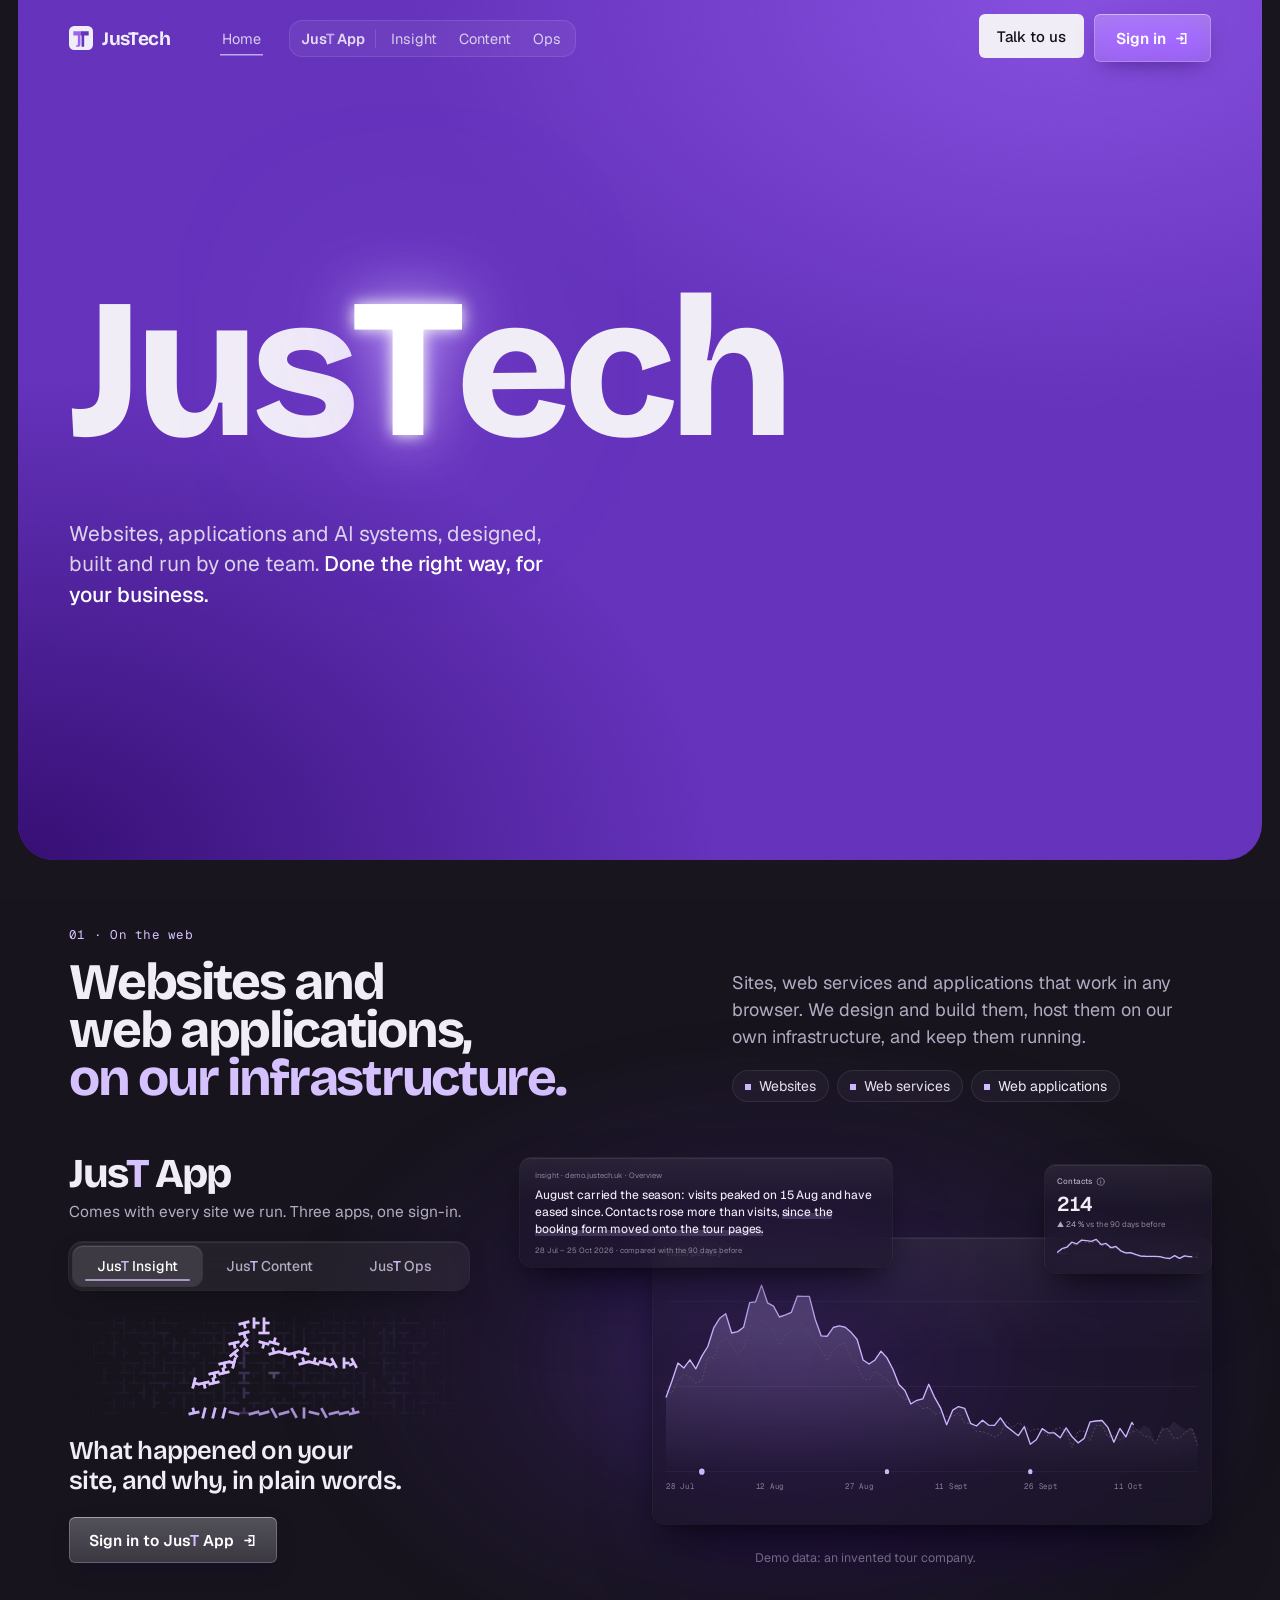
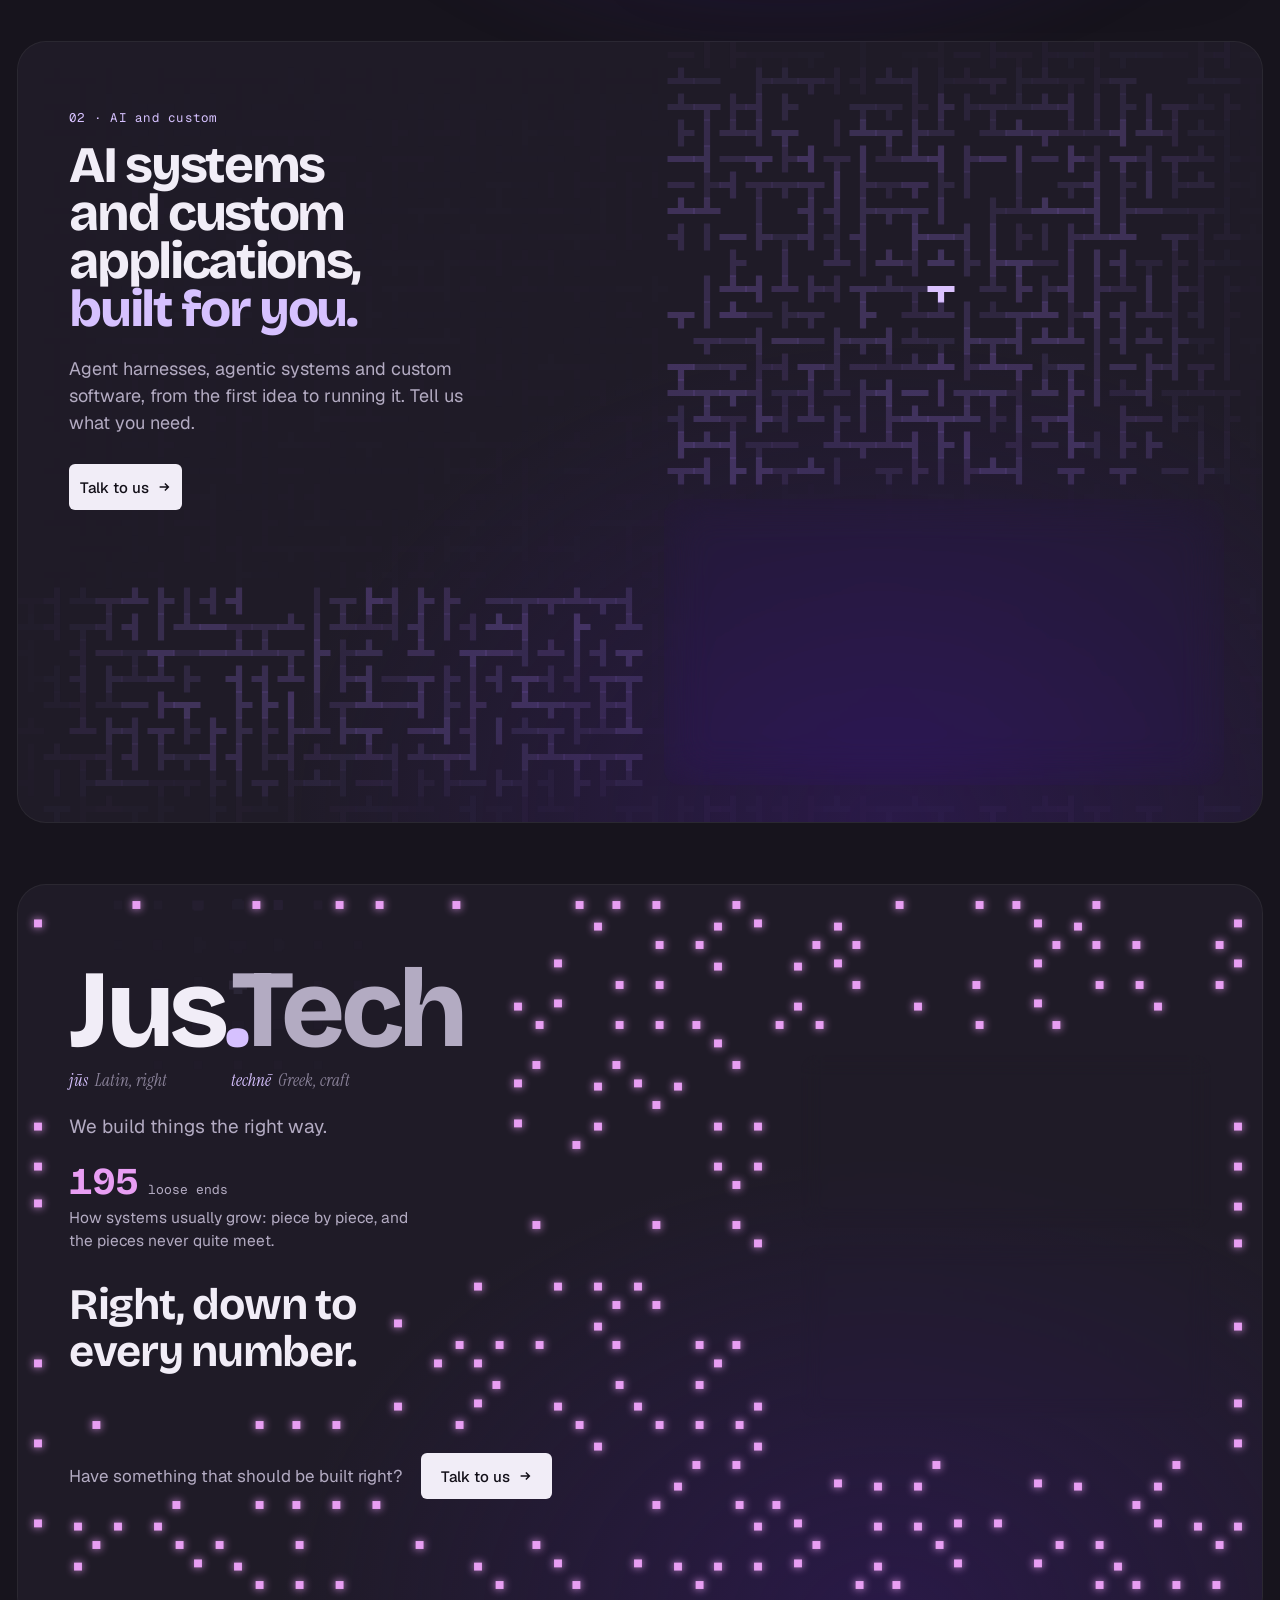
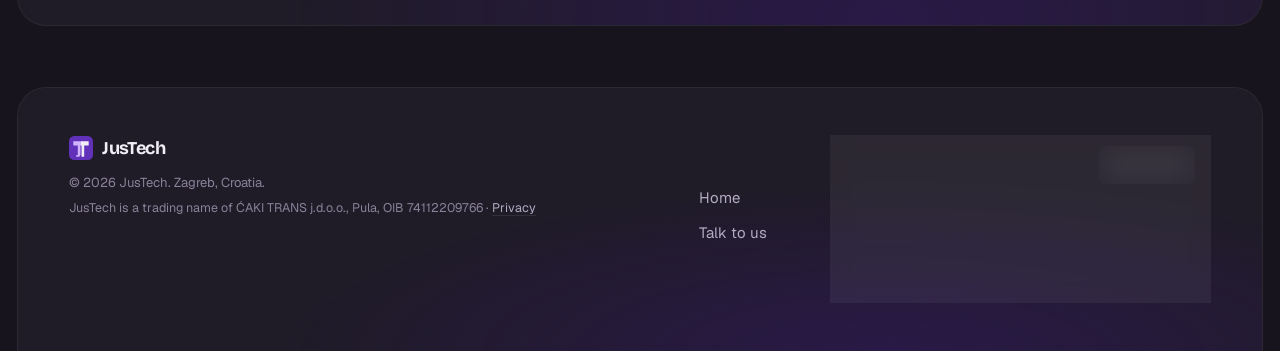
==== commit efe5917d: "The T of JusT in the accent colour wherever a product's name stands: nav, menu, footer, kickers, but" ====
--- a/index.html
+++ b/index.html
@@ -19,12 +19,12 @@
 <meta name="twitter:card" content="summary_large_image">
 <meta name="color-scheme" content="dark">
 <link rel="icon" href="favicon.svg" type="image/svg+xml">
-<link rel="preload" href="assets/system/fonts/BricolageGrotesque-Variable.woff2?v=27f3e66b2e59" as="font" type="font/woff2" crossorigin>
-<link rel="preload" href="assets/system/fonts/Geist-Variable.woff2?v=27f3e66b2e59" as="font" type="font/woff2" crossorigin>
-<link rel="stylesheet" href="assets/system/tokens.css?v=27f3e66b2e59">
-<link rel="stylesheet" href="assets/system/components.css?v=27f3e66b2e59">
-<link rel="stylesheet" href="assets/shared/screens.css?v=27f3e66b2e59">
-<link rel="stylesheet" href="assets/site/site.css?v=27f3e66b2e59">
+<link rel="preload" href="assets/system/fonts/BricolageGrotesque-Variable.woff2?v=483cb8ec8c36" as="font" type="font/woff2" crossorigin>
+<link rel="preload" href="assets/system/fonts/Geist-Variable.woff2?v=483cb8ec8c36" as="font" type="font/woff2" crossorigin>
+<link rel="stylesheet" href="assets/system/tokens.css?v=483cb8ec8c36">
+<link rel="stylesheet" href="assets/system/components.css?v=483cb8ec8c36">
+<link rel="stylesheet" href="assets/shared/screens.css?v=483cb8ec8c36">
+<link rel="stylesheet" href="assets/site/site.css?v=483cb8ec8c36">
 <script defer src="/jt.js?v=d48cfc5d" data-key="pk_live_justech_4f002f3f" data-endpoint="/api/e"></script>
 </head>
 <body class="grain">
@@ -39,14 +39,14 @@
   <nav class="hnav" aria-label="Main">
     <a translate="no" class="brand" href="./"><svg class="mark" aria-hidden="true"><use href="#mark-on-violet"/></svg><span translate="no">JusTech</span></a>
     <div class="links"><a href="./" aria-current="page">Home</a>
-      <div class="suite" role="group" aria-label="JusT App"><span translate="no" class="sl">JusT App</span><a href="insight/">Insight</a><a href="content/">Content</a><a href="ops/">Ops</a></div></div>
+      <div class="suite" role="group" aria-label="JusT App"><span translate="no" class="sl"><span>Jus<span class="t">T</span> App</span></span><a href="insight/">Insight</a><a href="content/">Content</a><a href="ops/">Ops</a></div></div>
     <div class="acts"><a class="btn b-light" href="contact/">Talk to us</a><a class="btn b-glass" href="https://app.justech.uk">Sign in <svg viewBox="0 0 16 16"><path d="M7 3H12.5v10H7M2.5 8h7M7 5.5 9.5 8 7 10.5"/></svg></a></div>
   </nav>
   <div class="hero-in">
     <h1 translate="no" class="wm display m0" data-mark><i class="xm" aria-hidden="true"></i><span class="ch mj" style="--k:0;--sx:0.575em">J</span><span class="ch" style="--k:1">u</span><span class="ch" style="--k:2">s</span><span class="ch T" style="--k:3;--sx:-0.689em">T</span><span class="ch" style="--k:4">e</span><span class="ch" style="--k:5">c</span><span class="ch" style="--k:6">h</span></h1>
     <div class="lower">
       <p class="lead rise" style="--i:0">Websites, applications and AI systems, designed, built and run by one team. <b>Done the right way, for your business.</b></p>
-      <div class="cta big rise" style="--i:1"><a class="btn b-light" href="contact/">Talk to us <svg viewBox="0 0 16 16"><path d="M3 8h10M9 4l4 4-4 4"/></svg></a><a class="btn b-glass si-big" href="https://app.justech.uk"><span>Sign in<small><span translate="no">JusT App</span></small></span><svg viewBox="0 0 16 16"><path d="M7 3H12.5v10H7M2.5 8h7M7 5.5 9.5 8 7 10.5"/></svg></a></div>
+      <div class="cta big rise" style="--i:1"><a class="btn b-light" href="contact/">Talk to us <svg viewBox="0 0 16 16"><path d="M3 8h10M9 4l4 4-4 4"/></svg></a><a class="btn b-glass si-big" href="https://app.justech.uk"><span>Sign in<small><span translate="no">Jus<span class="t">T</span> App</span></small></span><svg viewBox="0 0 16 16"><path d="M7 3H12.5v10H7M2.5 8h7M7 5.5 9.5 8 7 10.5"/></svg></a></div>
     </div>
   </div>
   <a class="cue" href="#web"><span>On the web</span><svg viewBox="0 0 16 16" aria-hidden="true"><path d="M8 3v10M4 9l4 4 4-4"/></svg></a>
@@ -68,15 +68,15 @@
     <div class="aleft">
       <div class="apphead"><div><h3 translate="no" id="app-h" class="display">Jus<span class="t">T</span> App</h3><p>Comes with every site we run. Three apps, one sign-in.</p></div></div>
       <div class="tabs"><div class="tablist" role="tablist" aria-label="JusT App">
-        <button role="tab" data-tab="insight" aria-controls="p-s"><span translate="no">JusT Insight</span></button>
-        <button role="tab" data-tab="content" aria-controls="p-s"><span translate="no">JusT Content</span></button>
-        <button role="tab" data-tab="ops" aria-controls="p-s"><span translate="no">JusT Ops</span></button>
+        <button role="tab" data-tab="insight" aria-controls="p-s"><span translate="no">Jus<span class="t">T</span> Insight</span></button>
+        <button role="tab" data-tab="content" aria-controls="p-s"><span translate="no">Jus<span class="t">T</span> Content</span></button>
+        <button role="tab" data-tab="ops" aria-controls="p-s"><span translate="no">Jus<span class="t">T</span> Ops</span></button>
       </div></div>
       <div class="gmark" aria-hidden="true"><canvas></canvas></div>
       <p class="pline" data-line>What happened on your site, and why, in plain words.</p>
       <p class="pline" data-line hidden>Change your site yourself, in its own look, without breaking it.</p>
       <p class="pline" data-line hidden>Your site up, renewed and backed up, checked every night.</p>
-      <a class="btn b-glass" href="https://app.justech.uk"><span>Sign in to <span translate="no">JusT App</span></span> <svg viewBox="0 0 16 16"><path d="M7 3H12.5v10H7M2.5 8h7M7 5.5 9.5 8 7 10.5"/></svg></a>
+      <a class="btn b-glass" href="https://app.justech.uk"><span>Sign in to <span translate="no">Jus<span class="t">T</span> App</span></span> <svg viewBox="0 0 16 16"><path d="M7 3H12.5v10H7M2.5 8h7M7 5.5 9.5 8 7 10.5"/></svg></a>
     </div>
     <div class="aright"><div class="persp" role="tabpanel" id="p-s" aria-label="Product screen"><div class="tilt" data-stage></div></div>
       <p class="demo">Demo data: an invented tour company.</p></div>
@@ -119,9 +119,9 @@
     <span class="copy">© 2026 <span translate="no">JusTech</span>. Zagreb, Croatia.</span>
     <span class="legal-line"><span translate="no">JusTech</span> is a trading name of <span translate="no">ĆAKI TRANS j.d.o.o.</span>, Pula, OIB 74112209766 · <a href="privacy/">Privacy</a></span></div>
   <nav class="fco" aria-label="JusTech"><a href="./">Home</a><a href="contact/">Talk to us</a></nav>
-  <div class="fapp" role="group" aria-labelledby="fapp-k"><p class="fk"><span id="fapp-k"><span translate="no">JusT App</span></span><a class="btn b-glass si" href="https://app.justech.uk">Sign in <svg viewBox="0 0 16 16"><path d="M7 3H12.5v10H7M2.5 8h7M7 5.5 9.5 8 7 10.5"/></svg></a></p>
-    <nav aria-label="JusT App"><a href="insight/"><span translate="no">JusT Insight</span></a><a href="content/"><span translate="no">JusT Content</span></a><a href="ops/"><span translate="no">JusT Ops</span></a></nav></div>
+  <div class="fapp" role="group" aria-labelledby="fapp-k"><p class="fk"><span id="fapp-k"><span translate="no">Jus<span class="t">T</span> App</span></span><a class="btn b-glass si" href="https://app.justech.uk">Sign in <svg viewBox="0 0 16 16"><path d="M7 3H12.5v10H7M2.5 8h7M7 5.5 9.5 8 7 10.5"/></svg></a></p>
+    <nav aria-label="JusT App"><a href="insight/"><span translate="no">Jus<span class="t">T</span> Insight</span></a><a href="content/"><span translate="no">Jus<span class="t">T</span> Content</span></a><a href="ops/"><span translate="no">Jus<span class="t">T</span> Ops</span></a></nav></div>
 </footer>
-<script type="module" src="assets/site/main.js?v=27f3e66b2e59"></script>
+<script type="module" src="assets/site/main.js?v=483cb8ec8c36"></script>
 </body>
 </html>
--- a/assets/system/tokens.css
+++ b/assets/system/tokens.css
@@ -1,10 +1,10 @@
 /* JusTech design system: the tokens. Everything a page or a product screen needs to look like JusTech, in one file.
    Fonts are SIL OFL and self-hosted (licences beside the files); nothing loads from a third party.
    Ground: violet-grey (Erik's pick, round 8). `data-ground="black"` keeps round 7's black for comparison. */
-@font-face { font-family: 'Geist'; src: url(fonts/Geist-Variable.woff2?v=27f3e66b2e59) format('woff2'); font-weight: 100 900; font-display: swap; }
-@font-face { font-family: 'Geist Mono'; src: url(fonts/GeistMono-Variable.woff2?v=27f3e66b2e59) format('woff2'); font-weight: 100 900; font-display: swap; }
-@font-face { font-family: 'Bricolage Grotesque'; src: url(fonts/BricolageGrotesque-Variable.woff2?v=27f3e66b2e59) format('woff2'); font-weight: 200 800; font-stretch: 75% 100%; font-display: swap; }
-@font-face { font-family: 'Instrument Serif'; src: url(fonts/InstrumentSerif-Italic.woff2?v=27f3e66b2e59) format('woff2'); font-style: italic; font-weight: 400; font-display: swap; }
+@font-face { font-family: 'Geist'; src: url(fonts/Geist-Variable.woff2?v=483cb8ec8c36) format('woff2'); font-weight: 100 900; font-display: swap; }
+@font-face { font-family: 'Geist Mono'; src: url(fonts/GeistMono-Variable.woff2?v=483cb8ec8c36) format('woff2'); font-weight: 100 900; font-display: swap; }
+@font-face { font-family: 'Bricolage Grotesque'; src: url(fonts/BricolageGrotesque-Variable.woff2?v=483cb8ec8c36) format('woff2'); font-weight: 200 800; font-stretch: 75% 100%; font-display: swap; }
+@font-face { font-family: 'Instrument Serif'; src: url(fonts/InstrumentSerif-Italic.woff2?v=483cb8ec8c36) format('woff2'); font-style: italic; font-weight: 400; font-display: swap; }
 
 :root {
   /* ground: three steps of violet-grey, the page, a panel, a raised panel */
--- a/assets/site/site.css
+++ b/assets/site/site.css
@@ -51,7 +51,8 @@
 .lockup { display: flex; align-items: center; gap: clamp(16px, 3vw, 36px); padding: 22px clamp(18px, 3vw, 36px); border-radius: var(--r-3); background: var(--bg-2); box-shadow: 0 0 0 1px var(--ring); }
 .lockup canvas { width: 220px; height: 132px; flex: none; }
 .lockup h3 { margin: 0; font-size: clamp(40px, 5.4vw, 76px); }
-.lockup h3 .t { color: var(--lilac); }
+.lockup h3 /* it is part of the word: whatever spans around it are styled as, it takes nothing but the colour */
+span.t.t { all: unset; color: var(--lilac); }
 .lockup p { margin: 10px 0 0; color: var(--text-2); font-size: 16px; max-width: 420px; }
 .gmark { display: flex; justify-content: center; margin-top: 26px; } .gmark canvas { width: 240px; height: 110px; }
 .glass .pline { margin-top: 10px; }
@@ -244,7 +245,8 @@
 .glass { margin-top: clamp(40px, 6vh, 70px); padding-top: 50px; }
 .glass .pool { top: 120px; }
 .apphead { display: flex; align-items: center; gap: 18px; max-width: 1040px; margin: 0 auto 34px; padding: 18px 20px; border-radius: var(--r-3); background: rgba(255,255,255,.04); box-shadow: inset 0 0 0 1px var(--ring); backdrop-filter: blur(12px); -webkit-backdrop-filter: blur(12px); }
-.apphead h3 { margin: 0; font-size: clamp(30px, 3.2vw, 44px); line-height: 1; } .apphead h3 .t { color: var(--lilac); }
+.apphead h3 { margin: 0; font-size: clamp(30px, 3.2vw, 44px); line-height: 1; } .apphead h3 /* it is part of the word: whatever spans around it are styled as, it takes nothing but the colour */
+span.t.t { all: unset; color: var(--lilac); }
 .apphead p { margin: 6px 0 0; color: var(--text-2); font-size: 15.5px; }
 .apphead .btn { margin-left: auto; }
 .built h2 { max-width: 13ch; font-size: clamp(42px, 4.8vw, 72px); }
@@ -702,3 +704,7 @@
 .foot .legal-line { display: block; margin-top: -6px; font-size: 12.5px; line-height: 1.5; color: var(--text-3); }
 .foot .legal-line a { color: var(--text-2); text-decoration: underline; text-underline-offset: 3px; text-decoration-color: var(--ring); }
 .foot .legal-line a:hover, .foot .legal-line a[aria-current] { color: var(--text); }
+
+/* round 20 · the T of JusT in the accent colour wherever a product's name stands, not only in the lockups (Erik) */
+/* it is part of the word: whatever spans around it are styled as, it takes nothing but the colour */
+span.t.t { all: unset; color: var(--lilac); }
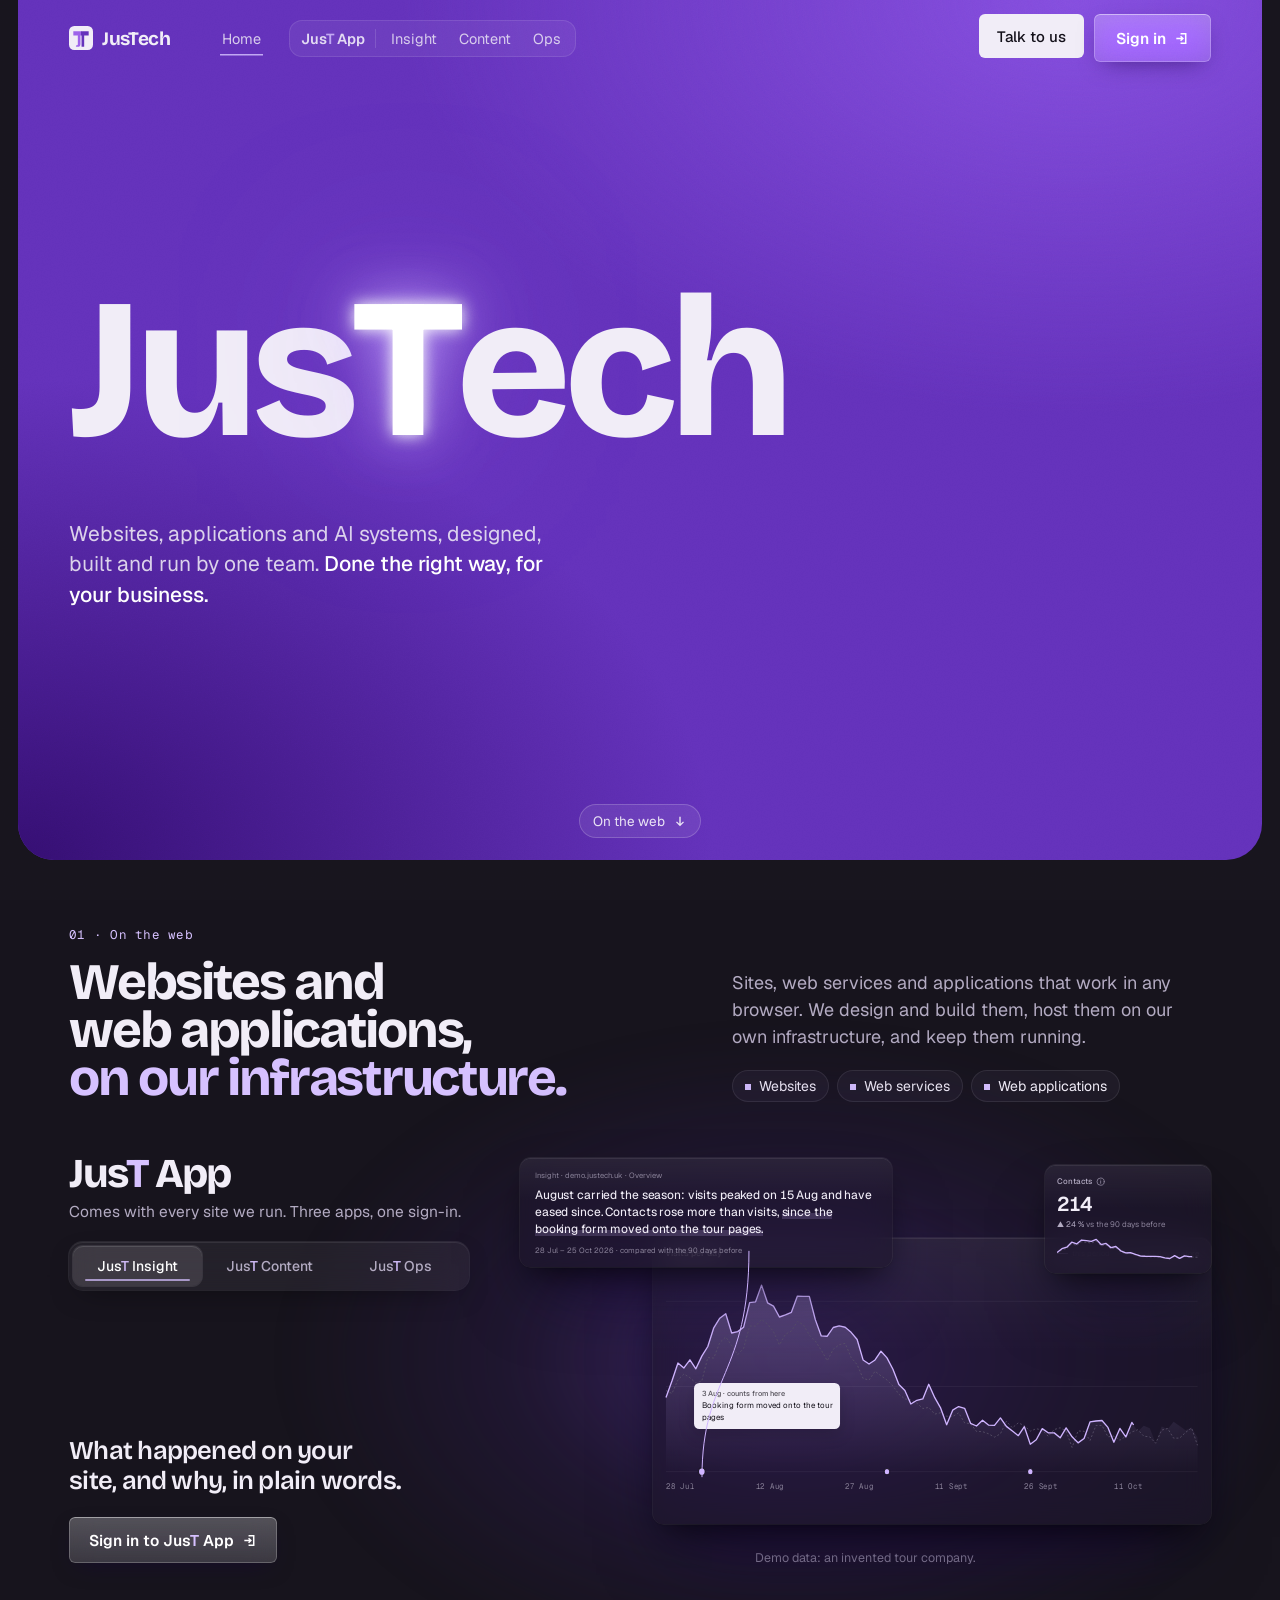
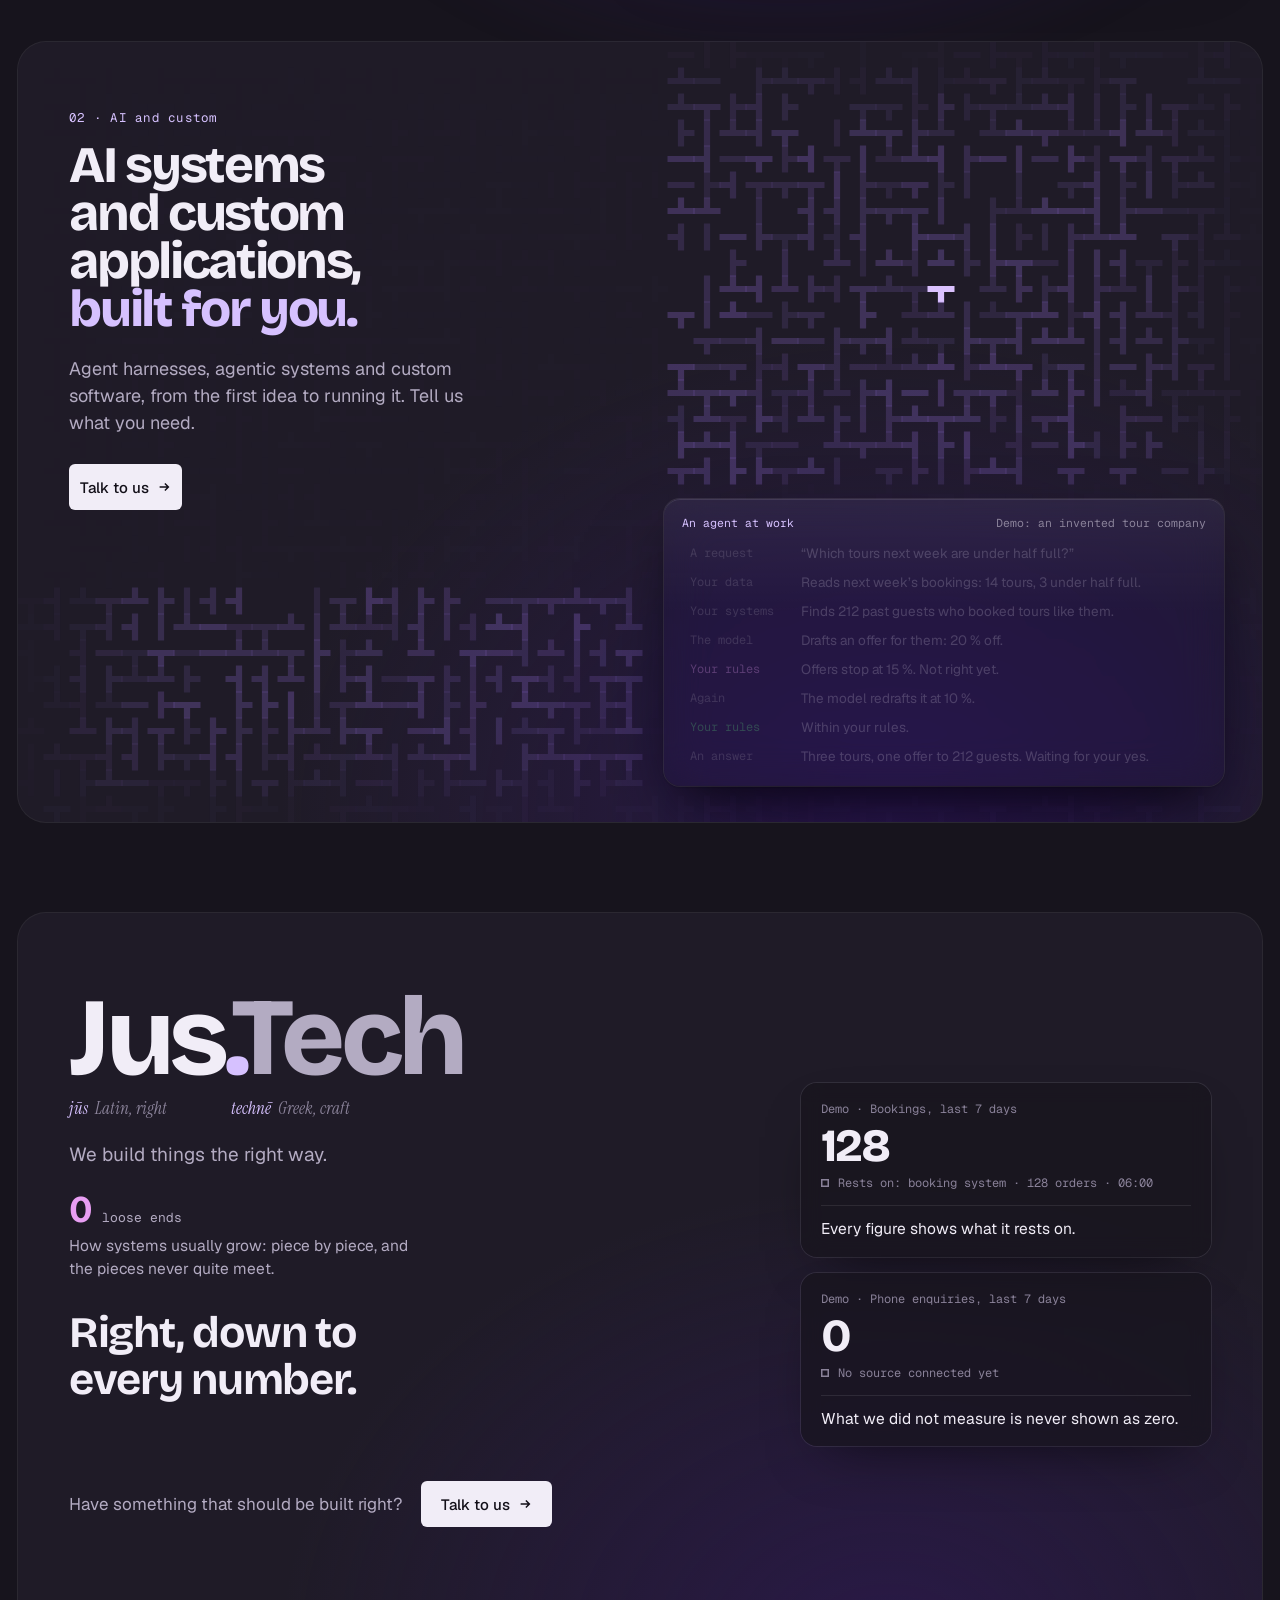
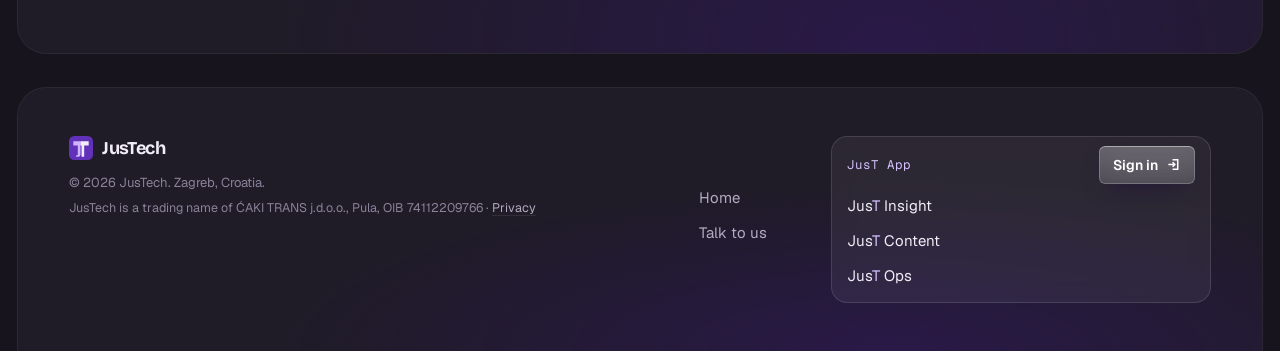
==== commit e30c8681: "Tokens and CSS: the display axes the font never carried (opsz 96, wdth 82–90, font-stretch) are remo" ====
--- a/index.html
+++ b/index.html
@@ -19,12 +19,12 @@
 <meta name="twitter:card" content="summary_large_image">
 <meta name="color-scheme" content="dark">
 <link rel="icon" href="favicon.svg" type="image/svg+xml">
-<link rel="preload" href="assets/system/fonts/BricolageGrotesque-Variable.woff2?v=483cb8ec8c36" as="font" type="font/woff2" crossorigin>
-<link rel="preload" href="assets/system/fonts/Geist-Variable.woff2?v=483cb8ec8c36" as="font" type="font/woff2" crossorigin>
-<link rel="stylesheet" href="assets/system/tokens.css?v=483cb8ec8c36">
-<link rel="stylesheet" href="assets/system/components.css?v=483cb8ec8c36">
-<link rel="stylesheet" href="assets/shared/screens.css?v=483cb8ec8c36">
-<link rel="stylesheet" href="assets/site/site.css?v=483cb8ec8c36">
+<link rel="preload" href="assets/system/fonts/BricolageGrotesque-Variable.woff2?v=5eb8acd169a7" as="font" type="font/woff2" crossorigin>
+<link rel="preload" href="assets/system/fonts/Geist-Variable.woff2?v=5eb8acd169a7" as="font" type="font/woff2" crossorigin>
+<link rel="stylesheet" href="assets/system/tokens.css?v=5eb8acd169a7">
+<link rel="stylesheet" href="assets/system/components.css?v=5eb8acd169a7">
+<link rel="stylesheet" href="assets/shared/screens.css?v=5eb8acd169a7">
+<link rel="stylesheet" href="assets/site/site.css?v=5eb8acd169a7">
 <script defer src="/jt.js?v=d48cfc5d" data-key="pk_live_justech_4f002f3f" data-endpoint="/api/e"></script>
 </head>
 <body class="grain">
@@ -122,6 +122,6 @@
   <div class="fapp" role="group" aria-labelledby="fapp-k"><p class="fk"><span id="fapp-k"><span translate="no">Jus<span class="t">T</span> App</span></span><a class="btn b-glass si" href="https://app.justech.uk">Sign in <svg viewBox="0 0 16 16"><path d="M7 3H12.5v10H7M2.5 8h7M7 5.5 9.5 8 7 10.5"/></svg></a></p>
     <nav aria-label="JusT App"><a href="insight/"><span translate="no">Jus<span class="t">T</span> Insight</span></a><a href="content/"><span translate="no">Jus<span class="t">T</span> Content</span></a><a href="ops/"><span translate="no">Jus<span class="t">T</span> Ops</span></a></nav></div>
 </footer>
-<script type="module" src="assets/site/main.js?v=483cb8ec8c36"></script>
+<script type="module" src="assets/site/main.js?v=5eb8acd169a7"></script>
 </body>
 </html>
--- a/assets/system/tokens.css
+++ b/assets/system/tokens.css
@@ -1,10 +1,10 @@
 /* JusTech design system: the tokens. Everything a page or a product screen needs to look like JusTech, in one file.
    Fonts are SIL OFL and self-hosted (licences beside the files); nothing loads from a third party.
    Ground: violet-grey (Erik's pick, round 8). `data-ground="black"` keeps round 7's black for comparison. */
-@font-face { font-family: 'Geist'; src: url(fonts/Geist-Variable.woff2?v=483cb8ec8c36) format('woff2'); font-weight: 100 900; font-display: swap; }
-@font-face { font-family: 'Geist Mono'; src: url(fonts/GeistMono-Variable.woff2?v=483cb8ec8c36) format('woff2'); font-weight: 100 900; font-display: swap; }
-@font-face { font-family: 'Bricolage Grotesque'; src: url(fonts/BricolageGrotesque-Variable.woff2?v=483cb8ec8c36) format('woff2'); font-weight: 200 800; font-stretch: 75% 100%; font-display: swap; }
-@font-face { font-family: 'Instrument Serif'; src: url(fonts/InstrumentSerif-Italic.woff2?v=483cb8ec8c36) format('woff2'); font-style: italic; font-weight: 400; font-display: swap; }
+@font-face { font-family: 'Geist'; src: url(fonts/Geist-Variable.woff2?v=5eb8acd169a7) format('woff2'); font-weight: 100 900; font-display: swap; }
+@font-face { font-family: 'Geist Mono'; src: url(fonts/GeistMono-Variable.woff2?v=5eb8acd169a7) format('woff2'); font-weight: 100 900; font-display: swap; }
+@font-face { font-family: 'Bricolage Grotesque'; src: url(fonts/BricolageGrotesque-Variable.woff2?v=5eb8acd169a7) format('woff2'); font-weight: 200 800; font-display: swap; }
+@font-face { font-family: 'Instrument Serif'; src: url(fonts/InstrumentSerif-Italic.woff2?v=5eb8acd169a7) format('woff2'); font-style: italic; font-weight: 400; font-display: swap; }
 
 :root {
   /* ground: three steps of violet-grey, the page, a panel, a raised panel */
@@ -21,7 +21,6 @@
   /* type: Bricolage for display (heavy, narrowed), Geist and Geist Mono for everything else */
   --display: 'Bricolage Grotesque', Geist, sans-serif; --sans: Geist, system-ui, sans-serif; --mono: 'Geist Mono', ui-monospace, monospace;
   --serif: 'Instrument Serif', Georgia, serif; /* round 20: glosses and etymology only, always italic */
-  --display-axes: 'opsz' 96, 'wdth' 82;
   /* shape and space */
   --r-1: 10px; --r-2: 16px; --r-3: 28px; --r-pill: 99px; --pad: clamp(16px, 4vw, 56px);
   /* motion: one ease for arriving things, one for things that fall */
--- a/assets/system/components.css
+++ b/assets/system/components.css
@@ -24,7 +24,7 @@
 .field-dark { position: relative; isolation: isolate; background: radial-gradient(70% 90% at 70% 100%, oklch(0.3 0.13 293 / .5), transparent 70%), var(--bg-2); box-shadow: 0 0 0 1px var(--ring); }
 
 /* display type: a word set in Bricolage, heavy and narrowed */
-.display { font-family: var(--display); font-weight: 760; line-height: .86; letter-spacing: -0.045em; font-variation-settings: var(--display-axes); white-space: nowrap; }
+.display { font-family: var(--display); font-weight: 760; line-height: .86; letter-spacing: -0.045em; white-space: nowrap; }
 .display span { display: inline-block; }
 
 /* ignition (ignite.js): the letters rise, the T takes the light first, blooms white, drops a spark into the field,
--- a/assets/site/site.css
+++ b/assets/site/site.css
@@ -10,7 +10,7 @@
 .sec { padding: clamp(80px, 12vh, 140px) 0 0; }
 .sec-head { padding: 0 var(--pad); max-width: 1240px; margin: 0 auto 30px; }
 .sec-head .k { font-family: var(--mono); font-size: 12.5px; color: var(--lilac); letter-spacing: .02em; }
-.sec-head h2 { margin: 10px 0 0; font-family: var(--display); font-weight: 700; font-size: clamp(34px, 4.6vw, 64px); line-height: 1.02; letter-spacing: -0.04em; max-width: 16ch; font-variation-settings: 'wdth' 86; text-wrap: balance; }
+.sec-head h2 { margin: 10px 0 0; font-family: var(--display); font-weight: 700; font-size: clamp(34px, 4.6vw, 64px); line-height: 1.02; letter-spacing: -0.04em; max-width: 16ch; text-wrap: balance; }
 .sec-head p { margin: 16px 0 0; max-width: 560px; color: var(--text-2); font-size: 18px; line-height: 1.5; }
 .more { display: inline-flex; align-items: center; gap: 6px; margin-top: 18px; font-size: 14.5px; color: var(--lilac); }
 .more:hover { text-decoration: underline; text-underline-offset: 3px; }
@@ -72,7 +72,7 @@
 [role=tab]::after { content: ''; position: absolute; left: 12px; right: 12px; bottom: 5px; height: 2px; border-radius: 2px; background: var(--lilac); transform: scaleX(0); transform-origin: left; opacity: 0; }
 [role=tab][aria-selected=true]::after { opacity: .7; animation: run 8s linear forwards; animation-play-state: var(--run, paused); }
 @keyframes run { to { transform: scaleX(1); } }
-.pline { margin: 26px auto 40px; text-align: center; font-family: var(--display); font-weight: 600; font-size: clamp(24px, 2.8vw, 36px); letter-spacing: -0.03em; line-height: 1.2; max-width: 760px; text-wrap: balance; font-variation-settings: 'wdth' 90; }
+.pline { margin: 26px auto 40px; text-align: center; font-family: var(--display); font-weight: 600; font-size: clamp(24px, 2.8vw, 36px); letter-spacing: -0.03em; line-height: 1.2; max-width: 760px; text-wrap: balance; }
 .pline[hidden] { display: none; }
 .persp { perspective: 2000px; perspective-origin: 50% 0; }
 .tilt { width: min(1040px, 100%); margin: 0 auto; transform-origin: 50% 0; transform: rotateX(20deg) scale(.93); }
@@ -102,7 +102,7 @@
 .route .tick { fill: none; stroke: var(--lilac); stroke-width: 3; stroke-linecap: round; stroke-linejoin: round; stroke-dasharray: 30; stroke-dashoffset: 30; transition: stroke-dashoffset .5s var(--ease); }
 .route .chip.done .tick { stroke-dashoffset: 0; }
 .route-copy { max-width: 1040px; margin: 28px auto 0; display: flex; flex-wrap: wrap; justify-content: space-between; gap: 18px 40px; align-items: end; }
-.route-copy h2 { margin: 0; font-family: var(--display); font-weight: 700; font-size: clamp(30px, 3.6vw, 48px); letter-spacing: -0.035em; line-height: 1.05; max-width: 15ch; font-variation-settings: 'wdth' 88; }
+.route-copy h2 { margin: 0; font-family: var(--display); font-weight: 700; font-size: clamp(30px, 3.6vw, 48px); letter-spacing: -0.035em; line-height: 1.05; max-width: 15ch; }
 .route-copy p { margin: 0; max-width: 430px; color: var(--text-2); font-size: 17px; line-height: 1.5; }
 
 
@@ -118,7 +118,7 @@
 .close { position: relative; margin: 0 var(--pad) 120px; border-radius: 28px; overflow: clip; background: var(--violet); padding: clamp(90px, 16vh, 160px) 20px; text-align: center; isolation: isolate; }
 .close::before { content: ''; position: absolute; inset: 0; z-index: -2; background: radial-gradient(60% 70% at 50% 60%, oklch(0.52 0.21 296), transparent 70%), radial-gradient(90% 90% at 50% 120%, var(--violet-deep), transparent); }
 .close canvas { position: absolute; inset: 0; width: 100%; height: 100%; z-index: -1; }
-.close h2 { margin: 0 auto; font-family: var(--display); font-weight: 760; font-size: clamp(42px, 7vw, 104px); line-height: .95; letter-spacing: -0.045em; max-width: 12ch; font-variation-settings: 'opsz' 96, 'wdth' 84; }
+.close h2 { margin: 0 auto; font-family: var(--display); font-weight: 760; font-size: clamp(42px, 7vw, 104px); line-height: .95; letter-spacing: -0.045em; max-width: 12ch; }
 .close .cta { justify-content: center; margin-top: 40px; }
 .close .b-light { background: #fff; color: oklch(0.3 0.15 292); }
 
@@ -144,10 +144,10 @@
 .route .cta { margin: 26px auto 0; max-width: 1040px; display: flex; gap: 10px; }
 .order { height: 210svh; }
 .order .jus { position: absolute; z-index: 1; left: var(--pad); top: 50%; translate: 0 -50%; max-width: 560px; padding: 28px 30px; border-radius: var(--r-3); background: rgba(23,20,29,.72); backdrop-filter: blur(10px); -webkit-backdrop-filter: blur(10px); box-shadow: 0 0 0 1px var(--ring); }
-.order .jus h2 { margin: 0; font-family: var(--display); font-weight: 760; font-size: clamp(64px, 9vw, 132px); line-height: .9; letter-spacing: -0.05em; font-variation-settings: 'opsz' 96, 'wdth' 82; }
+.order .jus h2 { margin: 0; font-family: var(--display); font-weight: 760; font-size: clamp(64px, 9vw, 132px); line-height: .9; letter-spacing: -0.05em; }
 .order .jus h2 .dot { color: var(--lilac); }
 .order .jus .right { margin: 18px 0 0; font-size: 19px; color: var(--text-2); }
-.order .jus .stmt { margin: 26px 0 0; font-family: var(--display); font-weight: 700; font-size: clamp(28px, 3vw, 40px); line-height: 1.08; letter-spacing: -0.03em; font-variation-settings: 'wdth' 88; }
+.order .jus .stmt { margin: 26px 0 0; font-family: var(--display); font-weight: 700; font-size: clamp(28px, 3vw, 40px); line-height: 1.08; letter-spacing: -0.03em; }
 .order .jus ul { margin: 18px 0 0; padding: 0; list-style: none; display: grid; gap: 10px; color: var(--text-2); font-size: 16px; line-height: 1.45; }
 .order .jus li { display: flex; gap: 10px; } .order .jus li::before { content: ''; flex: none; width: 8px; height: 8px; margin-top: 7px; background: var(--lilac); }
 .order .meter { left: auto; right: var(--pad); }
@@ -160,7 +160,7 @@
 .facts { display: grid; grid-template-columns: repeat(auto-fit, minmax(min(100%, 280px), 1fr)); gap: 16px; padding: 0 var(--pad); max-width: 1240px; margin: 0 auto; }
 .fact { padding: 24px 24px 26px; border-radius: var(--r-3); background: var(--bg-2); box-shadow: 0 0 0 1px var(--ring); }
 .fact .n { font-family: var(--mono); font-size: 12px; color: var(--lilac); }
-.fact h3 { margin: 12px 0 8px; font-family: var(--display); font-weight: 700; font-size: 22px; letter-spacing: -0.025em; line-height: 1.15; font-variation-settings: 'wdth' 90; }
+.fact h3 { margin: 12px 0 8px; font-family: var(--display); font-weight: 700; font-size: 22px; letter-spacing: -0.025em; line-height: 1.15; }
 .fact p { margin: 0; color: var(--text-2); font-size: 15.5px; line-height: 1.5; }
 .screen { padding: 0 var(--pad); }
 .screen .persp { max-width: 1040px; margin: 0 auto; }
@@ -215,7 +215,7 @@
 @media (max-width: 760px) { .ctop { margin: 0; border-radius: 0 0 26px 26px; } .ctop .cin { grid-template-columns: 1fr; padding-top: 10px; } }
 
 /* round 10 · JusT App: the three products as one suite, lightly branded. Its sign is the t of Just, lit, in glass */
-.appmark { display: inline-grid; place-items: center; flex: none; width: 22px; height: 22px; border-radius: 7px; font: normal 760 17px/1 var(--display); font-variation-settings: 'opsz' 96, 'wdth' 82;
+.appmark { display: inline-grid; place-items: center; flex: none; width: 22px; height: 22px; border-radius: 7px; font: normal 760 17px/1 var(--display);
   color: var(--lilac); background: rgba(255,255,255,.1); box-shadow: inset 0 0 0 1px rgba(255,255,255,.2), inset 0 1px 0 rgba(255,255,255,.25); padding-bottom: 2px; }
 .appmark.lg { width: 64px; height: 64px; border-radius: 18px; font-size: 50px; padding-bottom: 5px; text-shadow: 0 0 22px oklch(0.8 0.15 300 / .7);
   background: linear-gradient(180deg, rgba(255,255,255,.16), rgba(255,255,255,.04)); backdrop-filter: blur(14px); -webkit-backdrop-filter: blur(14px); box-shadow: inset 0 0 0 1px rgba(255,255,255,.22), inset 0 1px 0 rgba(255,255,255,.3), 0 14px 34px -14px rgba(20,0,60,.8); }
@@ -380,7 +380,7 @@
 .pc { padding: 18px 20px 16px; border-radius: var(--r-2); background: rgba(23,20,29,.7); backdrop-filter: blur(10px); -webkit-backdrop-filter: blur(10px); box-shadow: 0 0 0 1px var(--ring), 0 24px 60px -30px rgba(0,0,0,.7); }
 .pv { display: grid; gap: 6px; }
 .pv .pk { font-family: var(--mono); font-size: 12px; color: var(--text-3); }
-.pv b { display: grid; font-family: var(--display); font-weight: 760; font-size: 46px; line-height: 1; letter-spacing: -0.04em; font-variation-settings: 'opsz' 96, 'wdth' 82; }
+.pv b { display: grid; font-family: var(--display); font-weight: 760; font-size: 46px; line-height: 1; letter-spacing: -0.04em; }
 .pv b > * { grid-area: 1 / 1; }
 .pv .src { display: flex; align-items: center; gap: 9px; font-family: var(--mono); font-size: 12px; color: var(--text-2); }
 .pv .src i { flex: none; width: 8px; height: 8px; background: var(--lilac); box-shadow: 0 0 10px var(--lilac); }
@@ -467,7 +467,7 @@
 .cform .hp { position: absolute; left: -9999px; width: 1px; height: 1px; overflow: hidden; }
 .cform button:disabled { opacity: .7; cursor: progress; }
 .cform.sent { align-content: start; }
-.cform.sent h2 { margin: 0; font-family: var(--display); font-weight: 760; font-size: clamp(34px, 4vw, 52px); letter-spacing: -0.04em; font-variation-settings: 'opsz' 96, 'wdth' 82; }
+.cform.sent h2 { margin: 0; font-family: var(--display); font-weight: 760; font-size: clamp(34px, 4vw, 52px); letter-spacing: -0.04em; }
 .cform.sent p { margin: 0; color: rgba(241,237,247,.86); font-size: 17px; line-height: 1.5; } .cform.sent b { color: #fff; font-weight: 500; }
 .cform.sent:focus { outline: none; }
 .cform[hidden] { display: none; }
@@ -647,7 +647,7 @@
   .msheet .mhead { height: 100px; }
   .msheet .mname { position: absolute; left: 16px; bottom: 12px; margin: 0; display: grid; gap: 2px; }
   .msheet .mname span { font-family: var(--mono); font-size: 12px; color: var(--lilac); }
-  .msheet .mname b { font-family: var(--display); font-weight: 760; font-size: 28px; line-height: 1.05; letter-spacing: -0.03em; font-variation-settings: 'opsz' 96, 'wdth' 84; color: #fff; text-shadow: 0 2px 14px rgba(23,20,29,.9); }
+  .msheet .mname b { font-family: var(--display); font-weight: 760; font-size: 28px; line-height: 1.05; letter-spacing: -0.03em; color: #fff; text-shadow: 0 2px 14px rgba(23,20,29,.9); }
   .msheet .mi { display: flex; align-items: center; gap: 12px; padding: 8px 10px 8px 8px; }
   .msheet .mi i { display: grid; place-items: center; width: 40px; height: 40px; border-radius: 10px; background: rgba(255,255,255,.07); box-shadow: inset 0 0 0 1px rgba(255,255,255,.1); }
   .msheet .mi svg { width: 18px; height: 18px; fill: none; stroke: var(--lilac); stroke-width: 1.6; stroke-linejoin: round; }
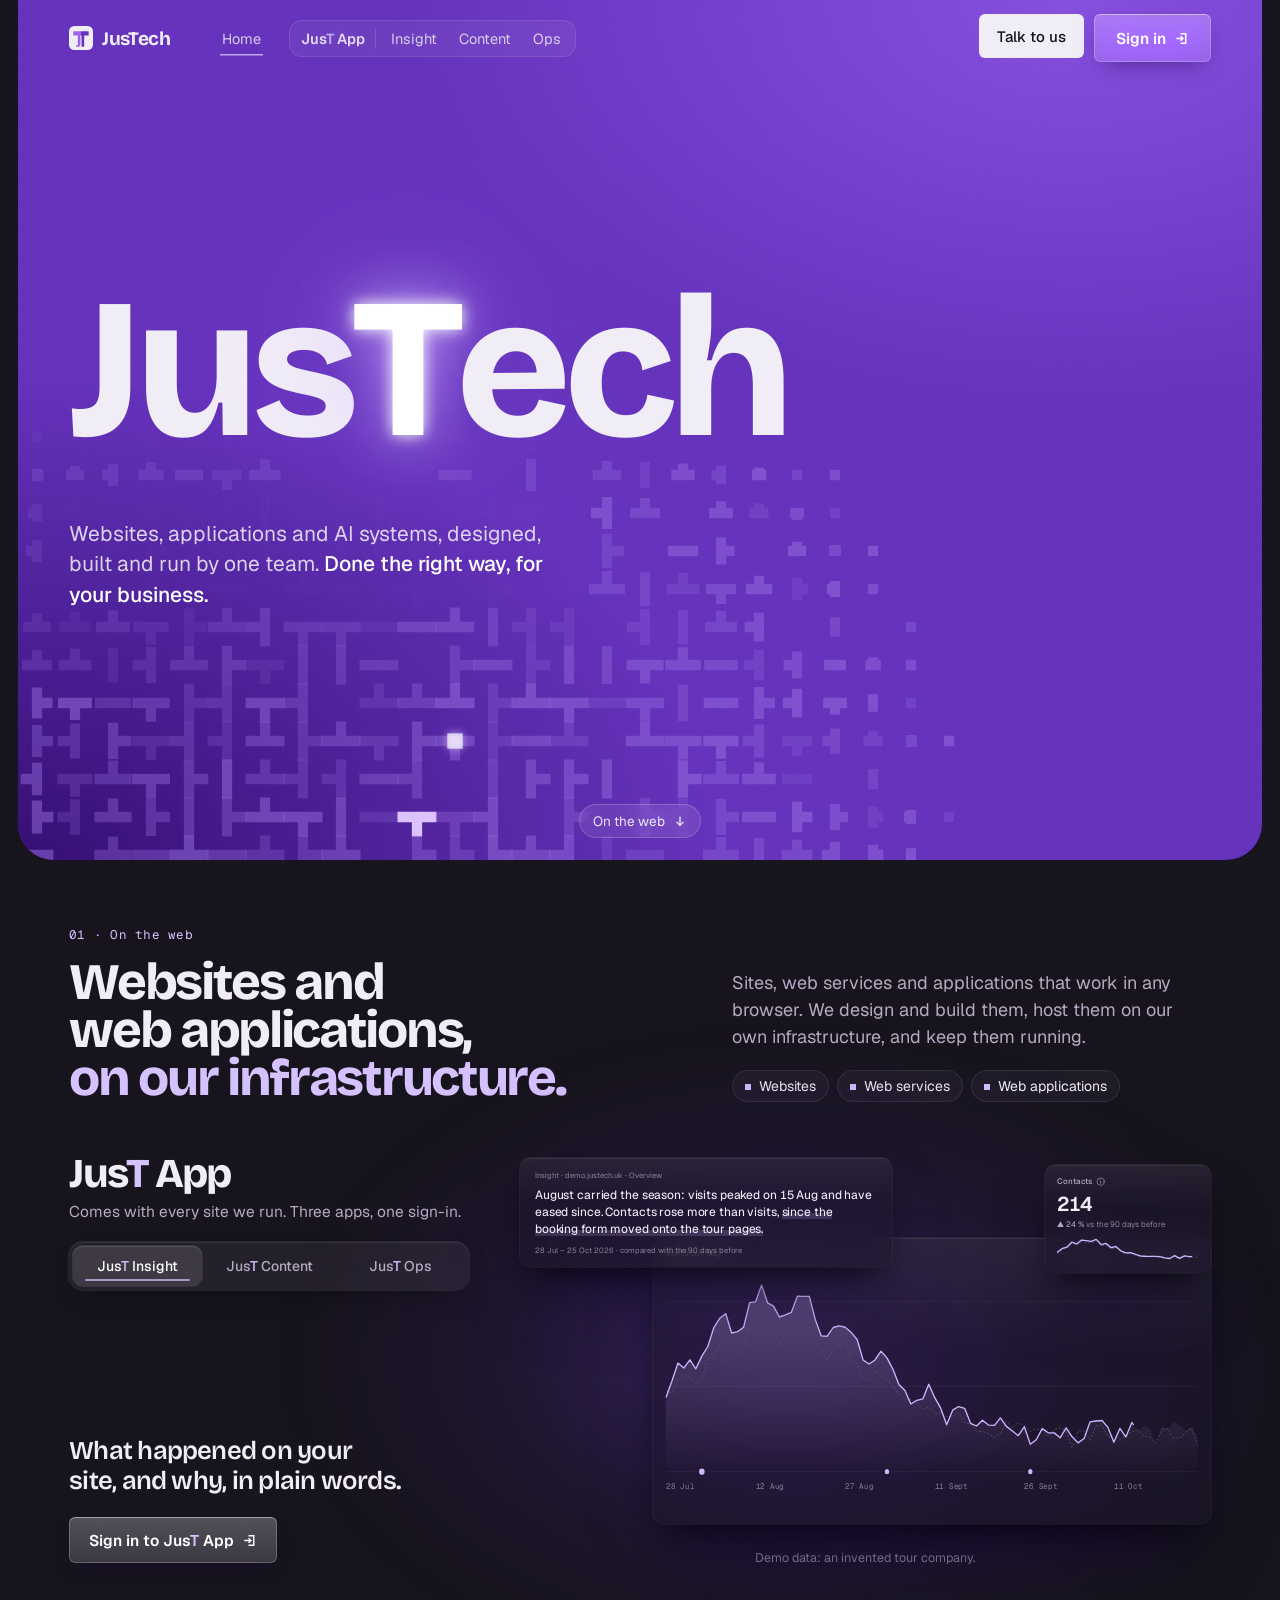
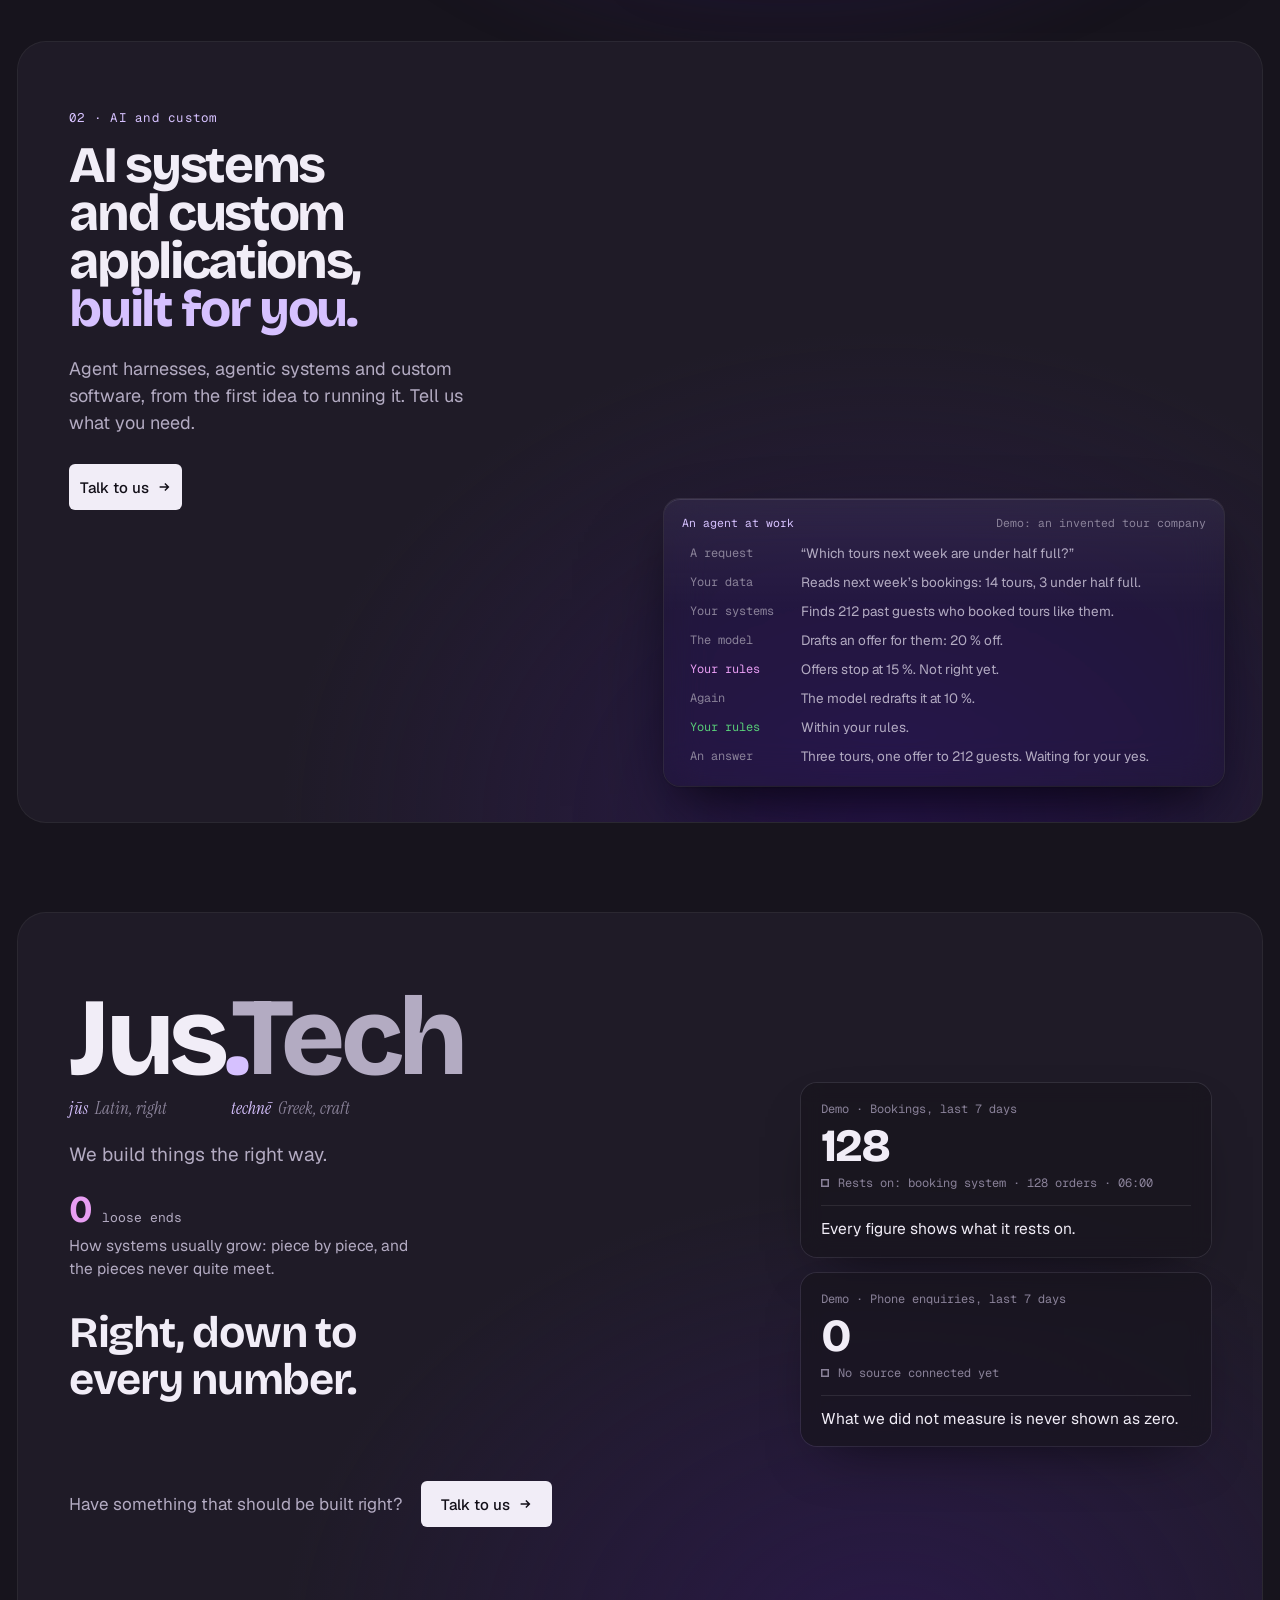
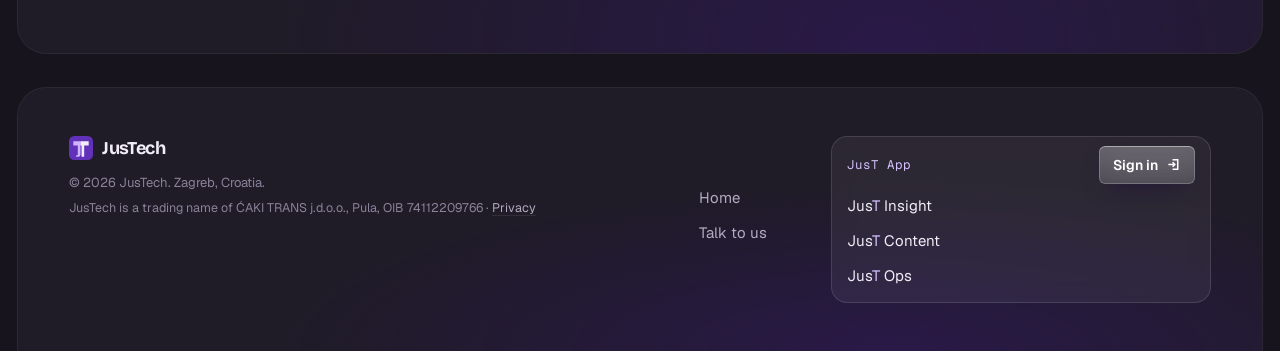
==== commit 92cf0b55: "legal.json: the legal line in Croatian (Cowork's wording, waiting for Erik) and English, the one sou" ====
--- a/index.html
+++ b/index.html
@@ -19,12 +19,12 @@
 <meta name="twitter:card" content="summary_large_image">
 <meta name="color-scheme" content="dark">
 <link rel="icon" href="favicon.svg" type="image/svg+xml">
-<link rel="preload" href="assets/system/fonts/BricolageGrotesque-Variable.woff2?v=5eb8acd169a7" as="font" type="font/woff2" crossorigin>
-<link rel="preload" href="assets/system/fonts/Geist-Variable.woff2?v=5eb8acd169a7" as="font" type="font/woff2" crossorigin>
-<link rel="stylesheet" href="assets/system/tokens.css?v=5eb8acd169a7">
-<link rel="stylesheet" href="assets/system/components.css?v=5eb8acd169a7">
-<link rel="stylesheet" href="assets/shared/screens.css?v=5eb8acd169a7">
-<link rel="stylesheet" href="assets/site/site.css?v=5eb8acd169a7">
+<link rel="preload" href="assets/system/fonts/BricolageGrotesque-Variable.woff2?v=5b615a97f290" as="font" type="font/woff2" crossorigin>
+<link rel="preload" href="assets/system/fonts/Geist-Variable.woff2?v=5b615a97f290" as="font" type="font/woff2" crossorigin>
+<link rel="stylesheet" href="assets/system/tokens.css?v=5b615a97f290">
+<link rel="stylesheet" href="assets/system/components.css?v=5b615a97f290">
+<link rel="stylesheet" href="assets/shared/screens.css?v=5b615a97f290">
+<link rel="stylesheet" href="assets/site/site.css?v=5b615a97f290">
 <script defer src="/jt.js?v=d48cfc5d" data-key="pk_live_justech_4f002f3f" data-endpoint="/api/e"></script>
 </head>
 <body class="grain">
@@ -122,6 +122,6 @@
   <div class="fapp" role="group" aria-labelledby="fapp-k"><p class="fk"><span id="fapp-k"><span translate="no">Jus<span class="t">T</span> App</span></span><a class="btn b-glass si" href="https://app.justech.uk">Sign in <svg viewBox="0 0 16 16"><path d="M7 3H12.5v10H7M2.5 8h7M7 5.5 9.5 8 7 10.5"/></svg></a></p>
     <nav aria-label="JusT App"><a href="insight/"><span translate="no">Jus<span class="t">T</span> Insight</span></a><a href="content/"><span translate="no">Jus<span class="t">T</span> Content</span></a><a href="ops/"><span translate="no">Jus<span class="t">T</span> Ops</span></a></nav></div>
 </footer>
-<script type="module" src="assets/site/main.js?v=5eb8acd169a7"></script>
+<script type="module" src="assets/site/main.js?v=5b615a97f290"></script>
 </body>
 </html>
--- a/assets/system/tokens.css
+++ b/assets/system/tokens.css
@@ -1,10 +1,10 @@
 /* JusTech design system: the tokens. Everything a page or a product screen needs to look like JusTech, in one file.
    Fonts are SIL OFL and self-hosted (licences beside the files); nothing loads from a third party.
    Ground: violet-grey (Erik's pick, round 8). `data-ground="black"` keeps round 7's black for comparison. */
-@font-face { font-family: 'Geist'; src: url(fonts/Geist-Variable.woff2?v=5eb8acd169a7) format('woff2'); font-weight: 100 900; font-display: swap; }
-@font-face { font-family: 'Geist Mono'; src: url(fonts/GeistMono-Variable.woff2?v=5eb8acd169a7) format('woff2'); font-weight: 100 900; font-display: swap; }
-@font-face { font-family: 'Bricolage Grotesque'; src: url(fonts/BricolageGrotesque-Variable.woff2?v=5eb8acd169a7) format('woff2'); font-weight: 200 800; font-display: swap; }
-@font-face { font-family: 'Instrument Serif'; src: url(fonts/InstrumentSerif-Italic.woff2?v=5eb8acd169a7) format('woff2'); font-style: italic; font-weight: 400; font-display: swap; }
+@font-face { font-family: 'Geist'; src: url(fonts/Geist-Variable.woff2?v=5b615a97f290) format('woff2'); font-weight: 100 900; font-display: swap; }
+@font-face { font-family: 'Geist Mono'; src: url(fonts/GeistMono-Variable.woff2?v=5b615a97f290) format('woff2'); font-weight: 100 900; font-display: swap; }
+@font-face { font-family: 'Bricolage Grotesque'; src: url(fonts/BricolageGrotesque-Variable.woff2?v=5b615a97f290) format('woff2'); font-weight: 200 800; font-display: swap; }
+@font-face { font-family: 'Instrument Serif'; src: url(fonts/InstrumentSerif-Italic.woff2?v=5b615a97f290) format('woff2'); font-style: italic; font-weight: 400; font-display: swap; }
 
 :root {
   /* ground: three steps of violet-grey, the page, a panel, a raised panel */
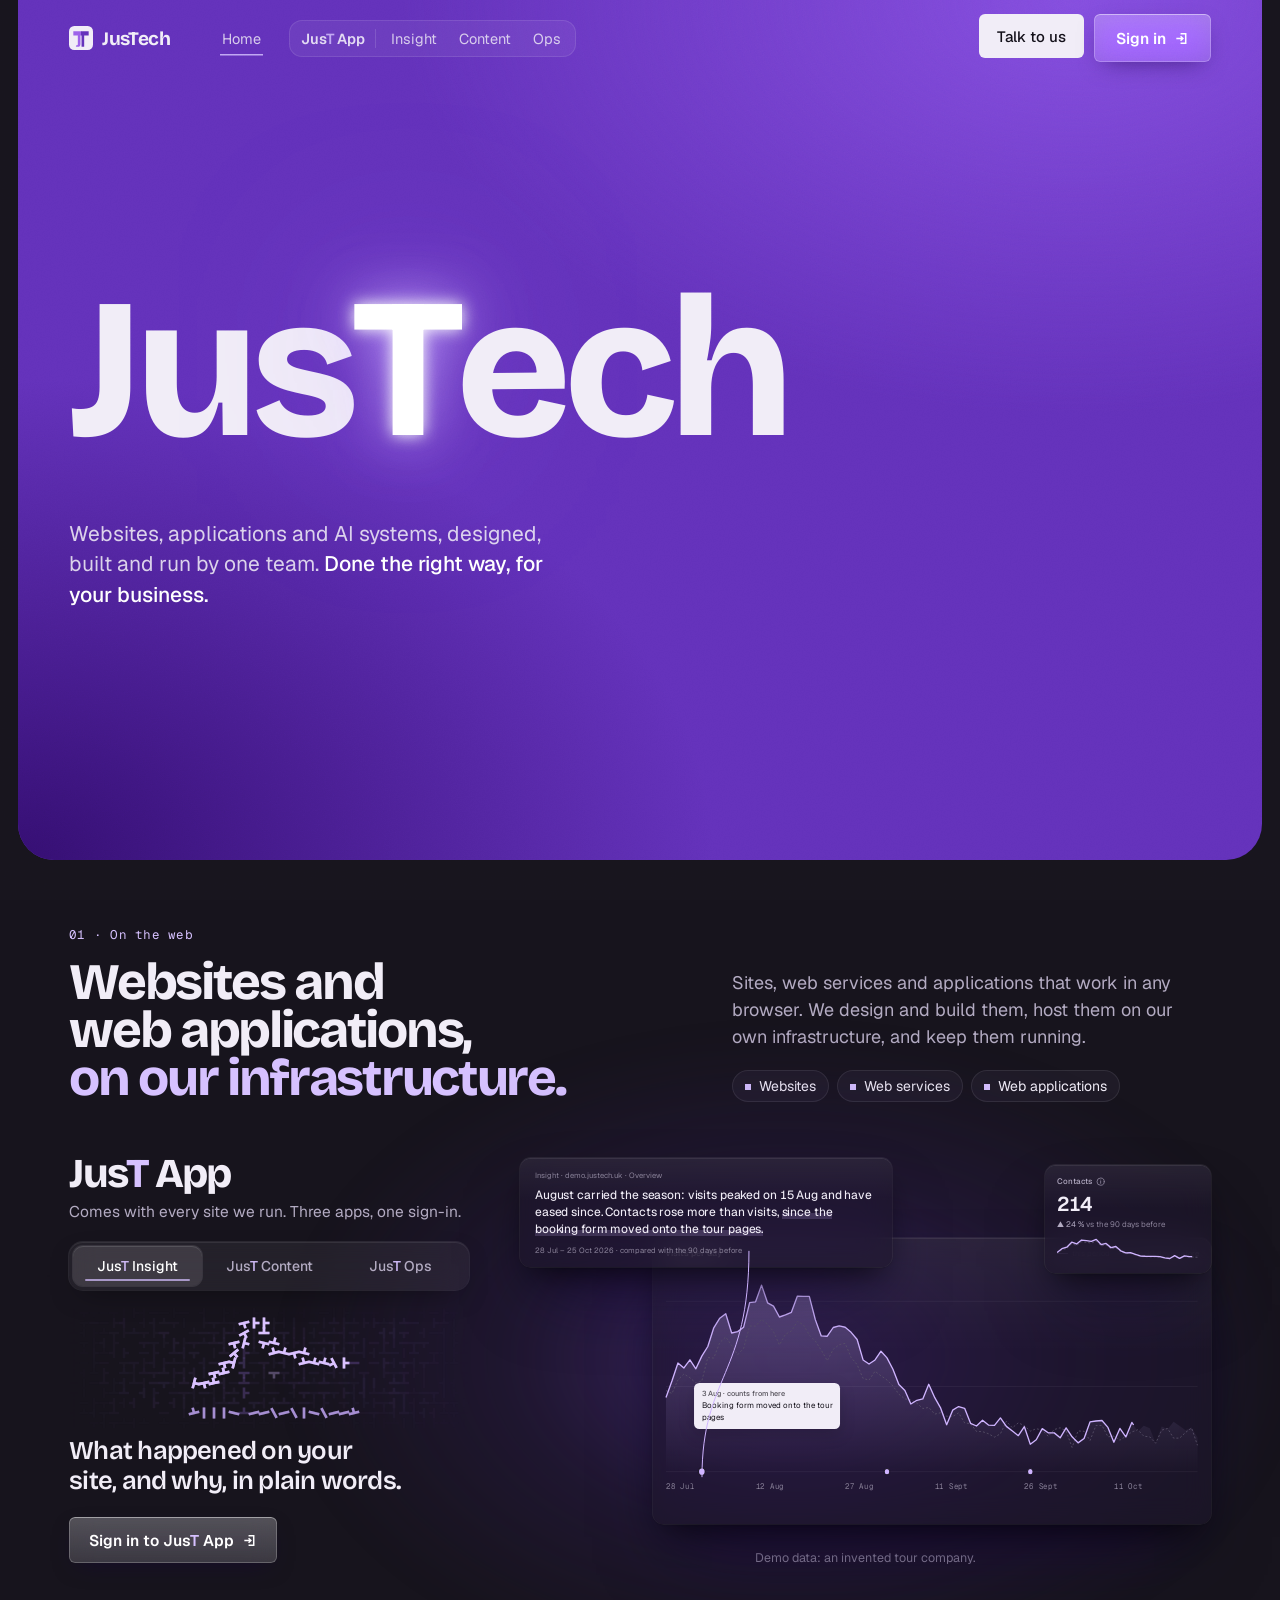
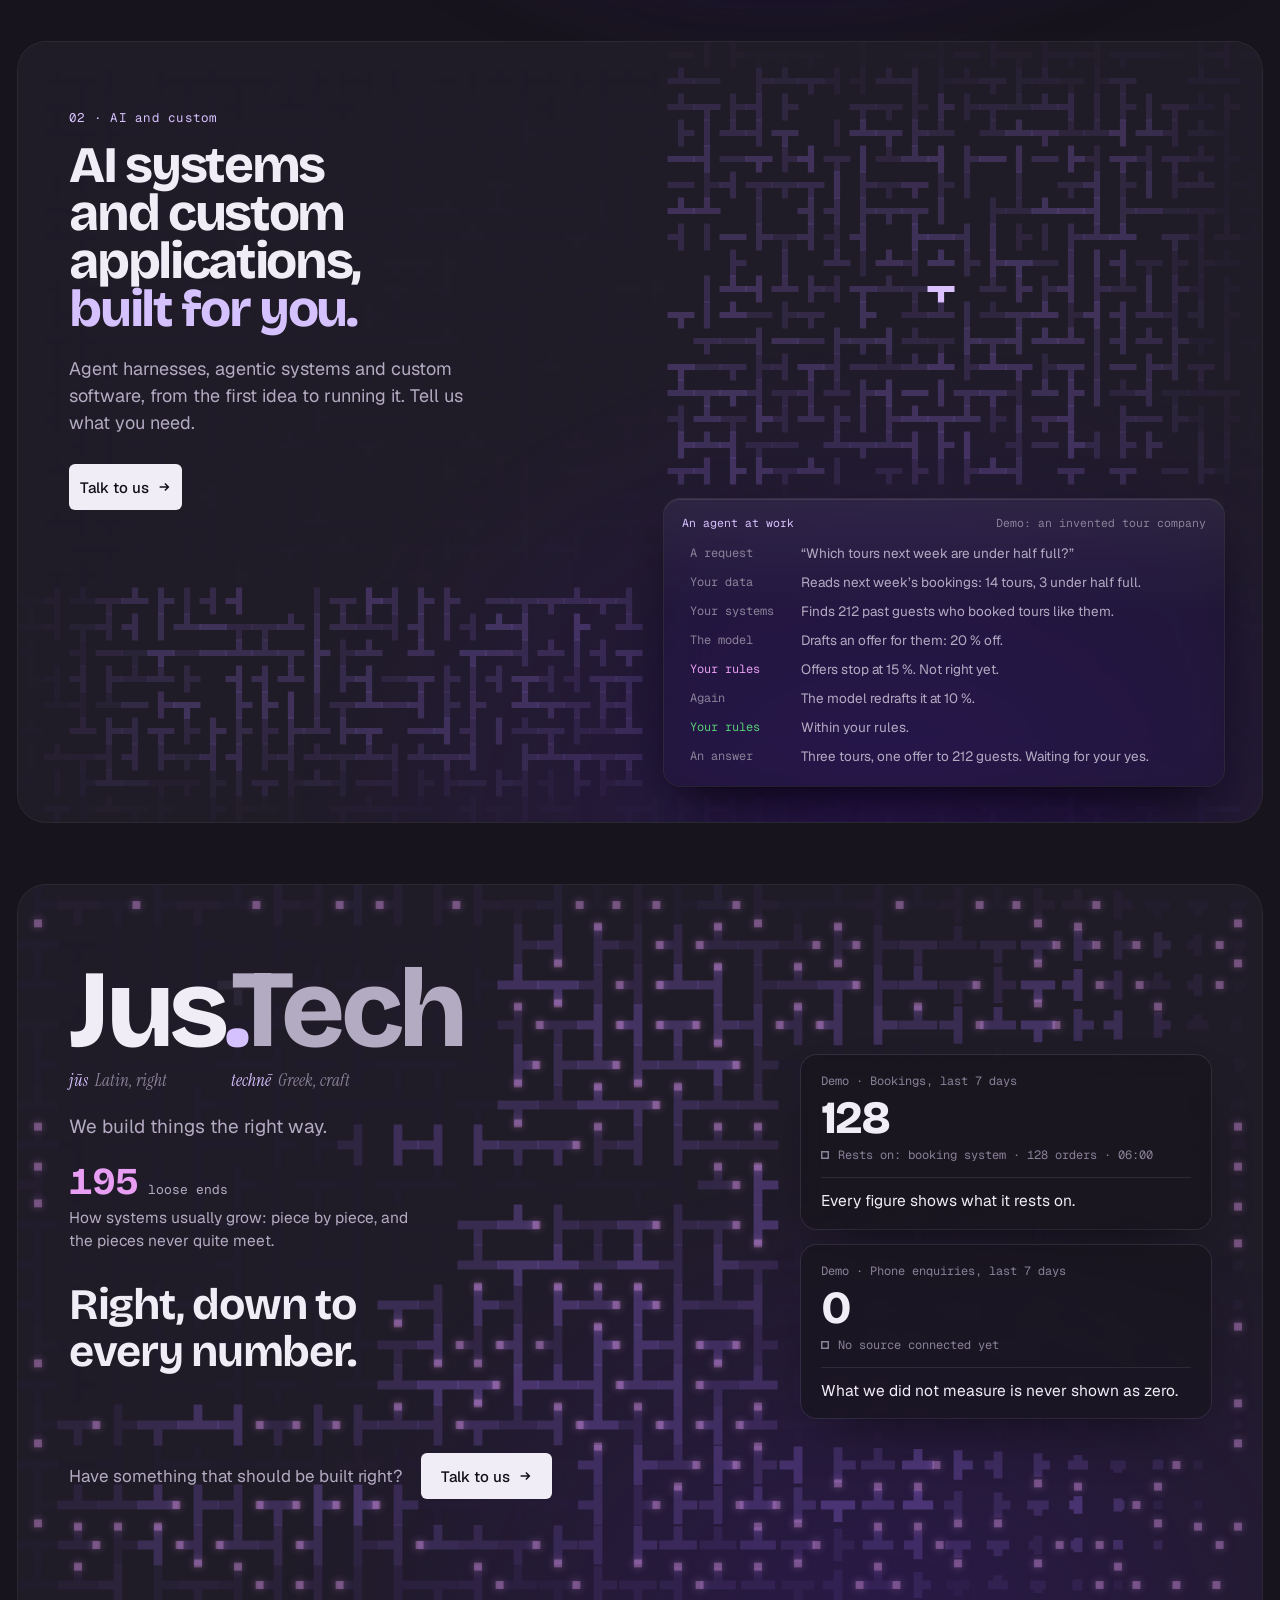
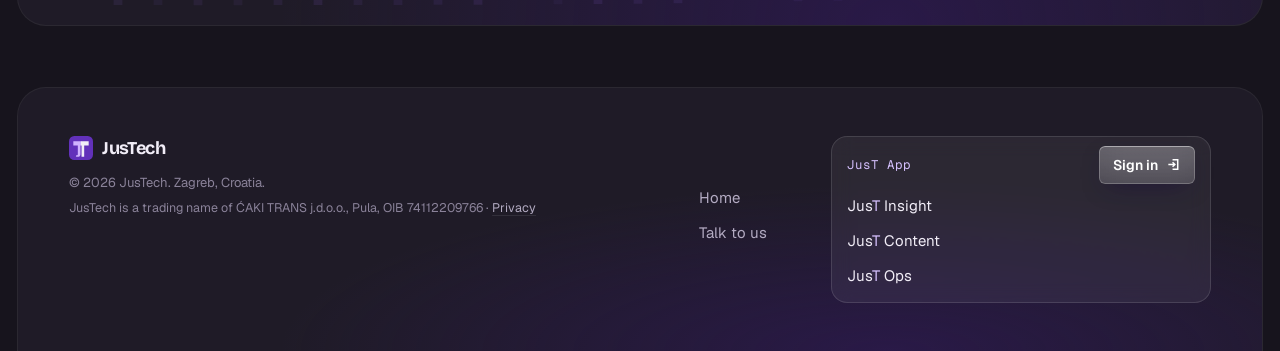
==== commit 1856e0b9: "The visitor's thank-you mail off by default (CONTACT_THANKS=on turns it on); the CSP; the Croatian l" ====
--- a/index.html
+++ b/index.html
@@ -19,12 +19,12 @@
 <meta name="twitter:card" content="summary_large_image">
 <meta name="color-scheme" content="dark">
 <link rel="icon" href="favicon.svg" type="image/svg+xml">
-<link rel="preload" href="assets/system/fonts/BricolageGrotesque-Variable.woff2?v=5b615a97f290" as="font" type="font/woff2" crossorigin>
-<link rel="preload" href="assets/system/fonts/Geist-Variable.woff2?v=5b615a97f290" as="font" type="font/woff2" crossorigin>
-<link rel="stylesheet" href="assets/system/tokens.css?v=5b615a97f290">
-<link rel="stylesheet" href="assets/system/components.css?v=5b615a97f290">
-<link rel="stylesheet" href="assets/shared/screens.css?v=5b615a97f290">
-<link rel="stylesheet" href="assets/site/site.css?v=5b615a97f290">
+<link rel="preload" href="assets/system/fonts/BricolageGrotesque-Variable.woff2?v=a31ae76f16f4" as="font" type="font/woff2" crossorigin>
+<link rel="preload" href="assets/system/fonts/Geist-Variable.woff2?v=a31ae76f16f4" as="font" type="font/woff2" crossorigin>
+<link rel="stylesheet" href="assets/system/tokens.css?v=a31ae76f16f4">
+<link rel="stylesheet" href="assets/system/components.css?v=a31ae76f16f4">
+<link rel="stylesheet" href="assets/shared/screens.css?v=a31ae76f16f4">
+<link rel="stylesheet" href="assets/site/site.css?v=a31ae76f16f4">
 <script defer src="/jt.js?v=d48cfc5d" data-key="pk_live_justech_4f002f3f" data-endpoint="/api/e"></script>
 </head>
 <body class="grain">
@@ -122,6 +122,6 @@
   <div class="fapp" role="group" aria-labelledby="fapp-k"><p class="fk"><span id="fapp-k"><span translate="no">Jus<span class="t">T</span> App</span></span><a class="btn b-glass si" href="https://app.justech.uk">Sign in <svg viewBox="0 0 16 16"><path d="M7 3H12.5v10H7M2.5 8h7M7 5.5 9.5 8 7 10.5"/></svg></a></p>
     <nav aria-label="JusT App"><a href="insight/"><span translate="no">Jus<span class="t">T</span> Insight</span></a><a href="content/"><span translate="no">Jus<span class="t">T</span> Content</span></a><a href="ops/"><span translate="no">Jus<span class="t">T</span> Ops</span></a></nav></div>
 </footer>
-<script type="module" src="assets/site/main.js?v=5b615a97f290"></script>
+<script type="module" src="assets/site/main.js?v=a31ae76f16f4"></script>
 </body>
 </html>
--- a/assets/system/tokens.css
+++ b/assets/system/tokens.css
@@ -1,10 +1,10 @@
 /* JusTech design system: the tokens. Everything a page or a product screen needs to look like JusTech, in one file.
    Fonts are SIL OFL and self-hosted (licences beside the files); nothing loads from a third party.
    Ground: violet-grey (Erik's pick, round 8). `data-ground="black"` keeps round 7's black for comparison. */
-@font-face { font-family: 'Geist'; src: url(fonts/Geist-Variable.woff2?v=5b615a97f290) format('woff2'); font-weight: 100 900; font-display: swap; }
-@font-face { font-family: 'Geist Mono'; src: url(fonts/GeistMono-Variable.woff2?v=5b615a97f290) format('woff2'); font-weight: 100 900; font-display: swap; }
-@font-face { font-family: 'Bricolage Grotesque'; src: url(fonts/BricolageGrotesque-Variable.woff2?v=5b615a97f290) format('woff2'); font-weight: 200 800; font-display: swap; }
-@font-face { font-family: 'Instrument Serif'; src: url(fonts/InstrumentSerif-Italic.woff2?v=5b615a97f290) format('woff2'); font-style: italic; font-weight: 400; font-display: swap; }
+@font-face { font-family: 'Geist'; src: url(fonts/Geist-Variable.woff2?v=a31ae76f16f4) format('woff2'); font-weight: 100 900; font-display: swap; }
+@font-face { font-family: 'Geist Mono'; src: url(fonts/GeistMono-Variable.woff2?v=a31ae76f16f4) format('woff2'); font-weight: 100 900; font-display: swap; }
+@font-face { font-family: 'Bricolage Grotesque'; src: url(fonts/BricolageGrotesque-Variable.woff2?v=a31ae76f16f4) format('woff2'); font-weight: 200 800; font-display: swap; }
+@font-face { font-family: 'Instrument Serif'; src: url(fonts/InstrumentSerif-Italic.woff2?v=a31ae76f16f4) format('woff2'); font-style: italic; font-weight: 400; font-display: swap; }
 
 :root {
   /* ground: three steps of violet-grey, the page, a panel, a raised panel */
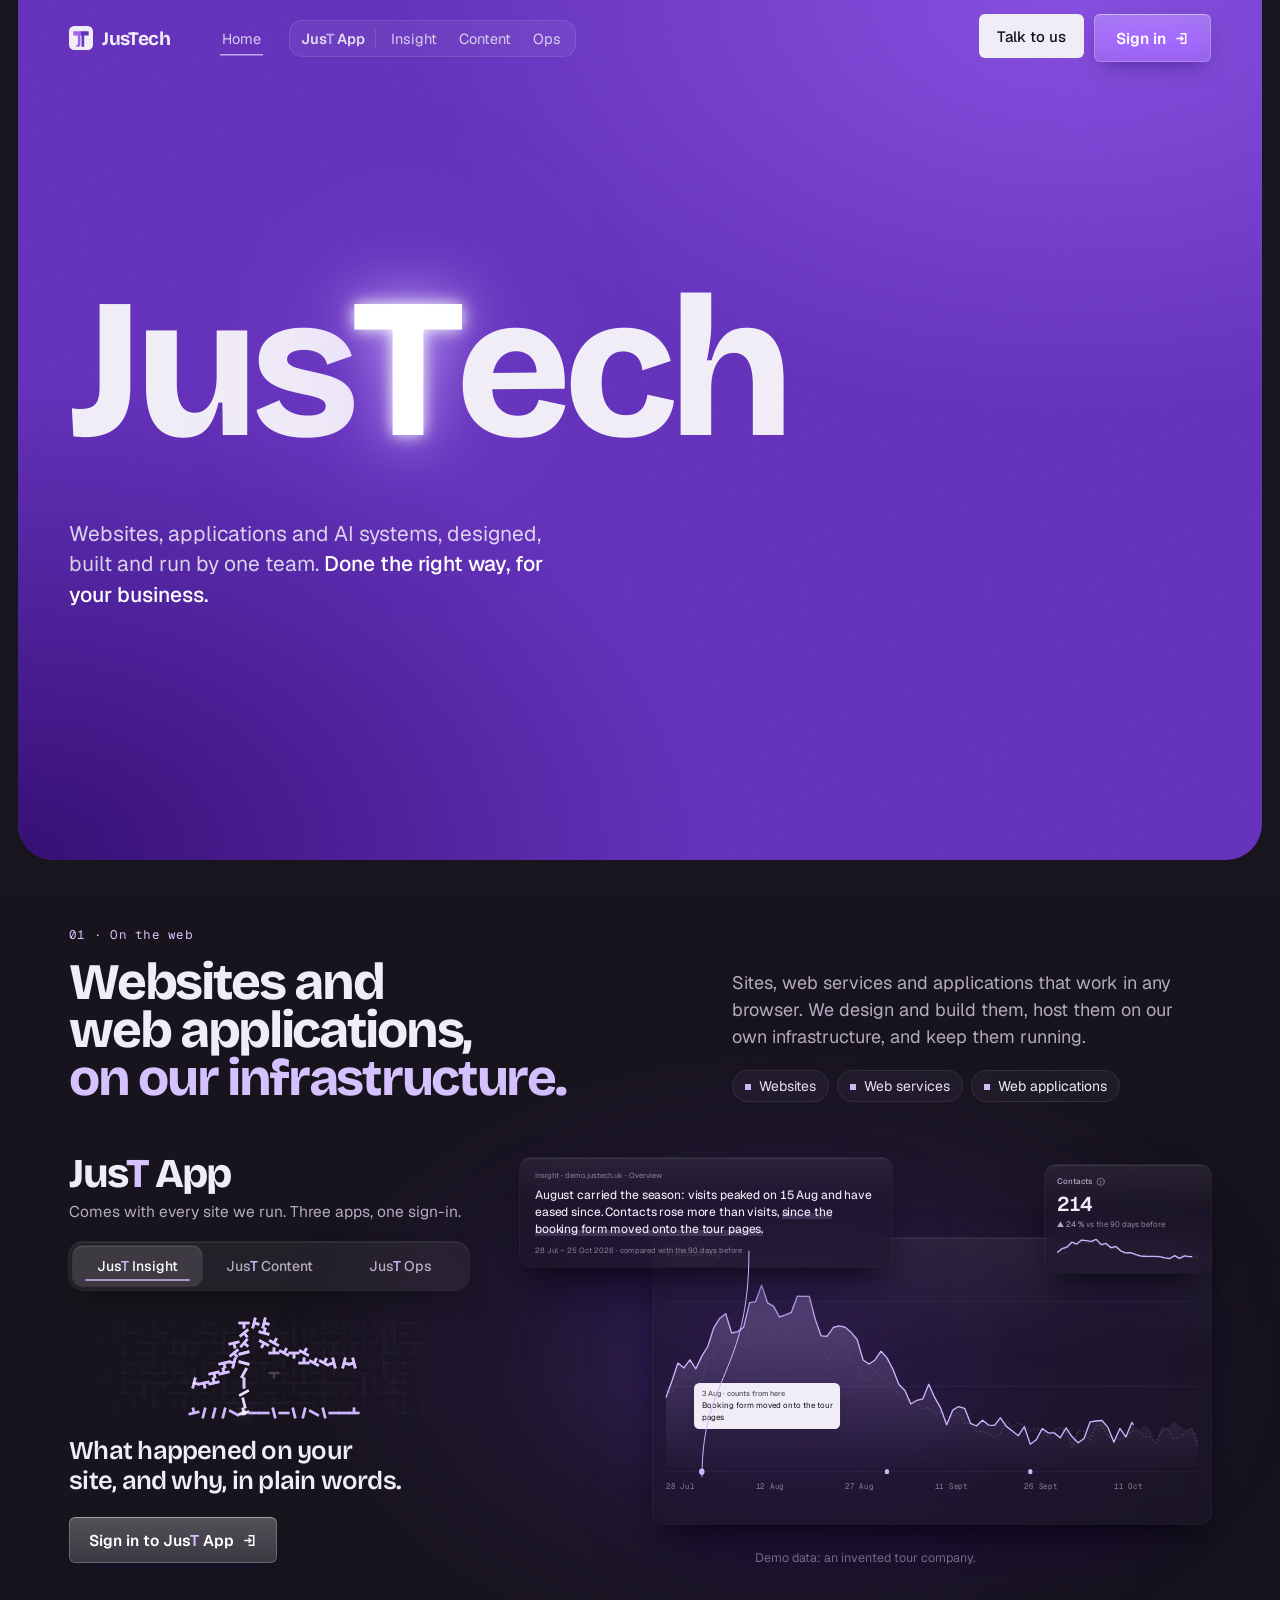
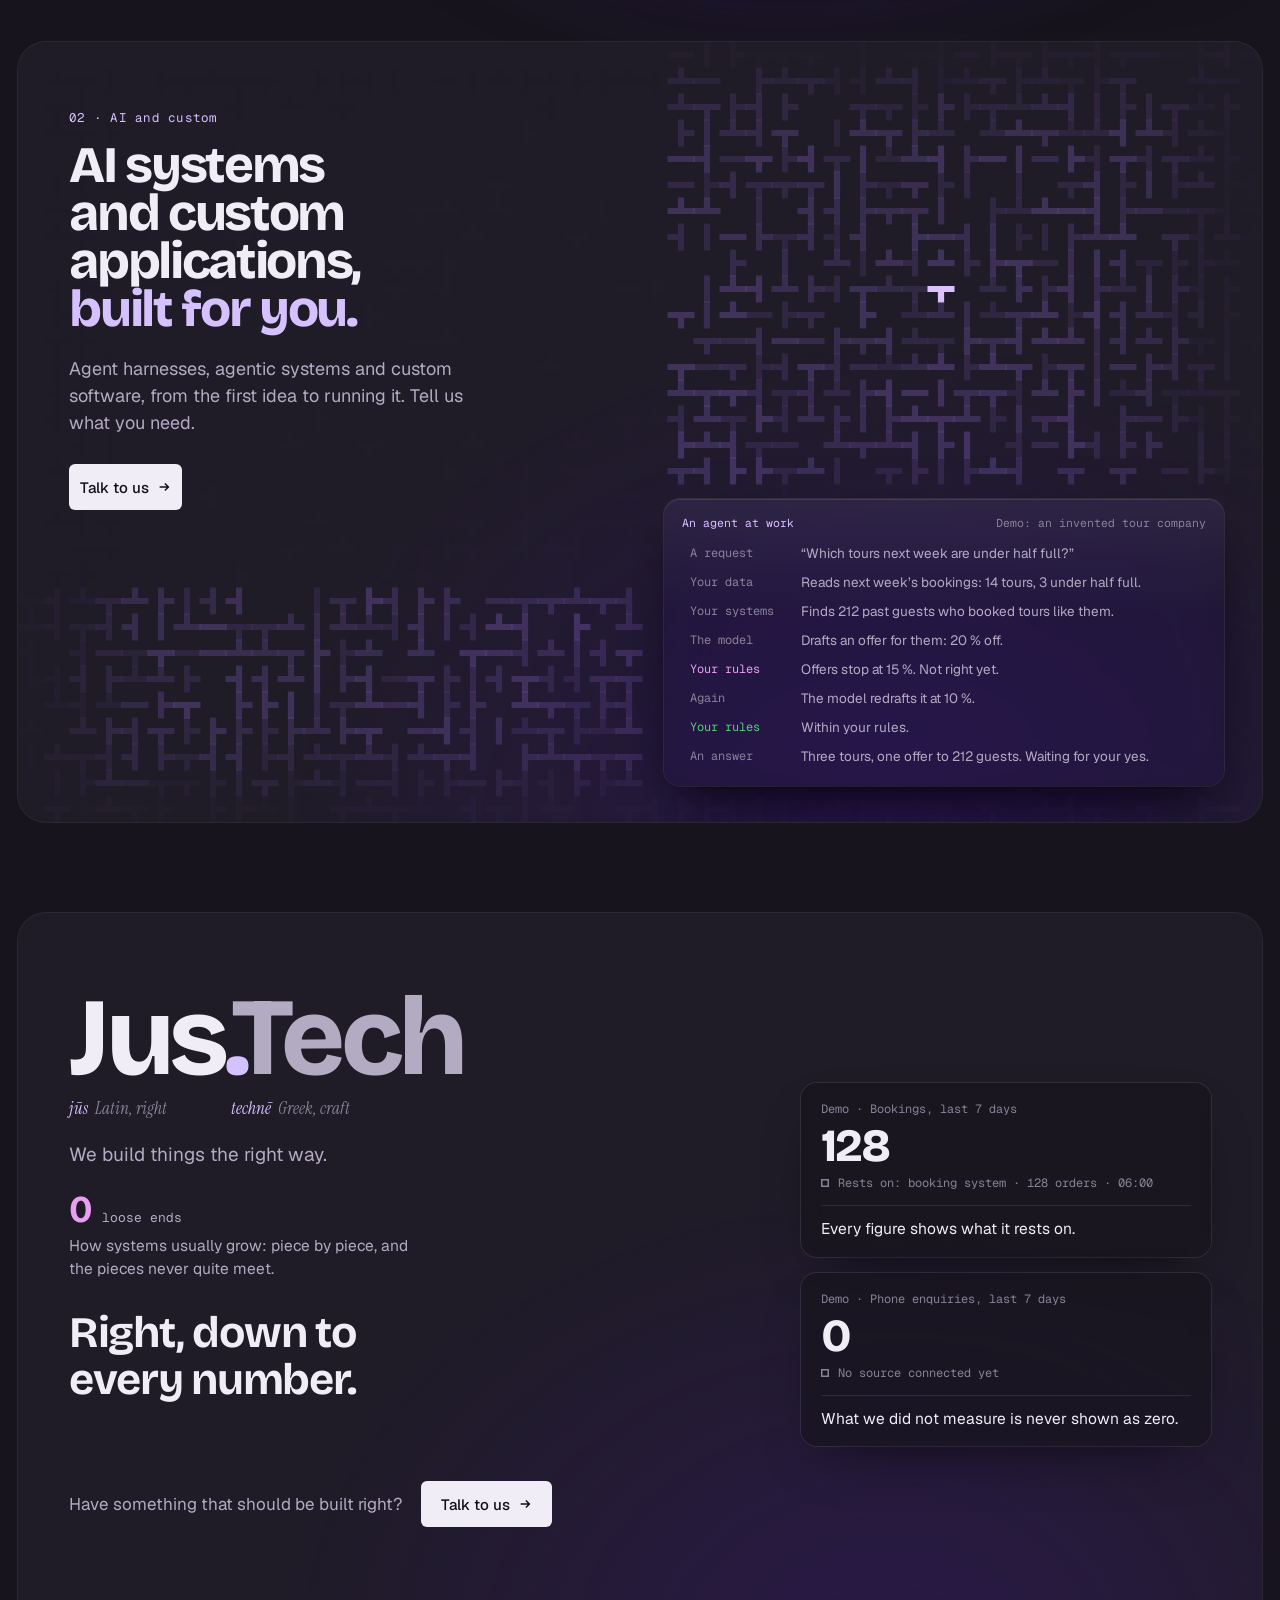
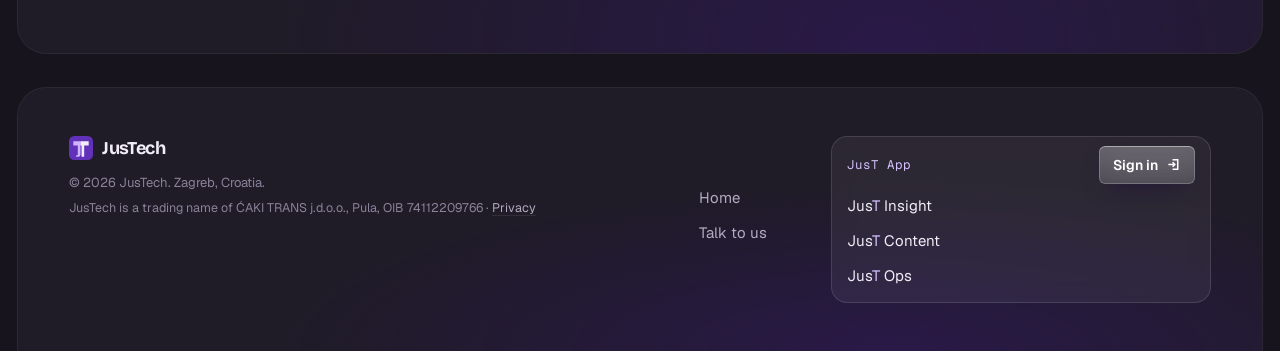
==== commit 33c2a60d: "The contact form: Turnstile and a rate limit (5 an hour per address, 50 a day), off until Erik sets " ====
--- a/index.html
+++ b/index.html
@@ -19,12 +19,12 @@
 <meta name="twitter:card" content="summary_large_image">
 <meta name="color-scheme" content="dark">
 <link rel="icon" href="favicon.svg" type="image/svg+xml">
-<link rel="preload" href="assets/system/fonts/BricolageGrotesque-Variable.woff2?v=a31ae76f16f4" as="font" type="font/woff2" crossorigin>
-<link rel="preload" href="assets/system/fonts/Geist-Variable.woff2?v=a31ae76f16f4" as="font" type="font/woff2" crossorigin>
-<link rel="stylesheet" href="assets/system/tokens.css?v=a31ae76f16f4">
-<link rel="stylesheet" href="assets/system/components.css?v=a31ae76f16f4">
-<link rel="stylesheet" href="assets/shared/screens.css?v=a31ae76f16f4">
-<link rel="stylesheet" href="assets/site/site.css?v=a31ae76f16f4">
+<link rel="preload" href="assets/system/fonts/BricolageGrotesque-Variable.woff2?v=4e4c94896908" as="font" type="font/woff2" crossorigin>
+<link rel="preload" href="assets/system/fonts/Geist-Variable.woff2?v=4e4c94896908" as="font" type="font/woff2" crossorigin>
+<link rel="stylesheet" href="assets/system/tokens.css?v=4e4c94896908">
+<link rel="stylesheet" href="assets/system/components.css?v=4e4c94896908">
+<link rel="stylesheet" href="assets/shared/screens.css?v=4e4c94896908">
+<link rel="stylesheet" href="assets/site/site.css?v=4e4c94896908">
 <script defer src="/jt.js?v=d48cfc5d" data-key="pk_live_justech_4f002f3f" data-endpoint="/api/e"></script>
 </head>
 <body class="grain">
@@ -122,6 +122,6 @@
   <div class="fapp" role="group" aria-labelledby="fapp-k"><p class="fk"><span id="fapp-k"><span translate="no">Jus<span class="t">T</span> App</span></span><a class="btn b-glass si" href="https://app.justech.uk">Sign in <svg viewBox="0 0 16 16"><path d="M7 3H12.5v10H7M2.5 8h7M7 5.5 9.5 8 7 10.5"/></svg></a></p>
     <nav aria-label="JusT App"><a href="insight/"><span translate="no">Jus<span class="t">T</span> Insight</span></a><a href="content/"><span translate="no">Jus<span class="t">T</span> Content</span></a><a href="ops/"><span translate="no">Jus<span class="t">T</span> Ops</span></a></nav></div>
 </footer>
-<script type="module" src="assets/site/main.js?v=a31ae76f16f4"></script>
+<script type="module" src="assets/site/main.js?v=4e4c94896908"></script>
 </body>
 </html>
--- a/assets/system/tokens.css
+++ b/assets/system/tokens.css
@@ -1,10 +1,10 @@
 /* JusTech design system: the tokens. Everything a page or a product screen needs to look like JusTech, in one file.
    Fonts are SIL OFL and self-hosted (licences beside the files); nothing loads from a third party.
    Ground: violet-grey (Erik's pick, round 8). `data-ground="black"` keeps round 7's black for comparison. */
-@font-face { font-family: 'Geist'; src: url(fonts/Geist-Variable.woff2?v=a31ae76f16f4) format('woff2'); font-weight: 100 900; font-display: swap; }
-@font-face { font-family: 'Geist Mono'; src: url(fonts/GeistMono-Variable.woff2?v=a31ae76f16f4) format('woff2'); font-weight: 100 900; font-display: swap; }
-@font-face { font-family: 'Bricolage Grotesque'; src: url(fonts/BricolageGrotesque-Variable.woff2?v=a31ae76f16f4) format('woff2'); font-weight: 200 800; font-display: swap; }
-@font-face { font-family: 'Instrument Serif'; src: url(fonts/InstrumentSerif-Italic.woff2?v=a31ae76f16f4) format('woff2'); font-style: italic; font-weight: 400; font-display: swap; }
+@font-face { font-family: 'Geist'; src: url(fonts/Geist-Variable.woff2?v=4e4c94896908) format('woff2'); font-weight: 100 900; font-display: swap; }
+@font-face { font-family: 'Geist Mono'; src: url(fonts/GeistMono-Variable.woff2?v=4e4c94896908) format('woff2'); font-weight: 100 900; font-display: swap; }
+@font-face { font-family: 'Bricolage Grotesque'; src: url(fonts/BricolageGrotesque-Variable.woff2?v=4e4c94896908) format('woff2'); font-weight: 200 800; font-display: swap; }
+@font-face { font-family: 'Instrument Serif'; src: url(fonts/InstrumentSerif-Italic.woff2?v=4e4c94896908) format('woff2'); font-style: italic; font-weight: 400; font-display: swap; }
 
 :root {
   /* ground: three steps of violet-grey, the page, a panel, a raised panel */
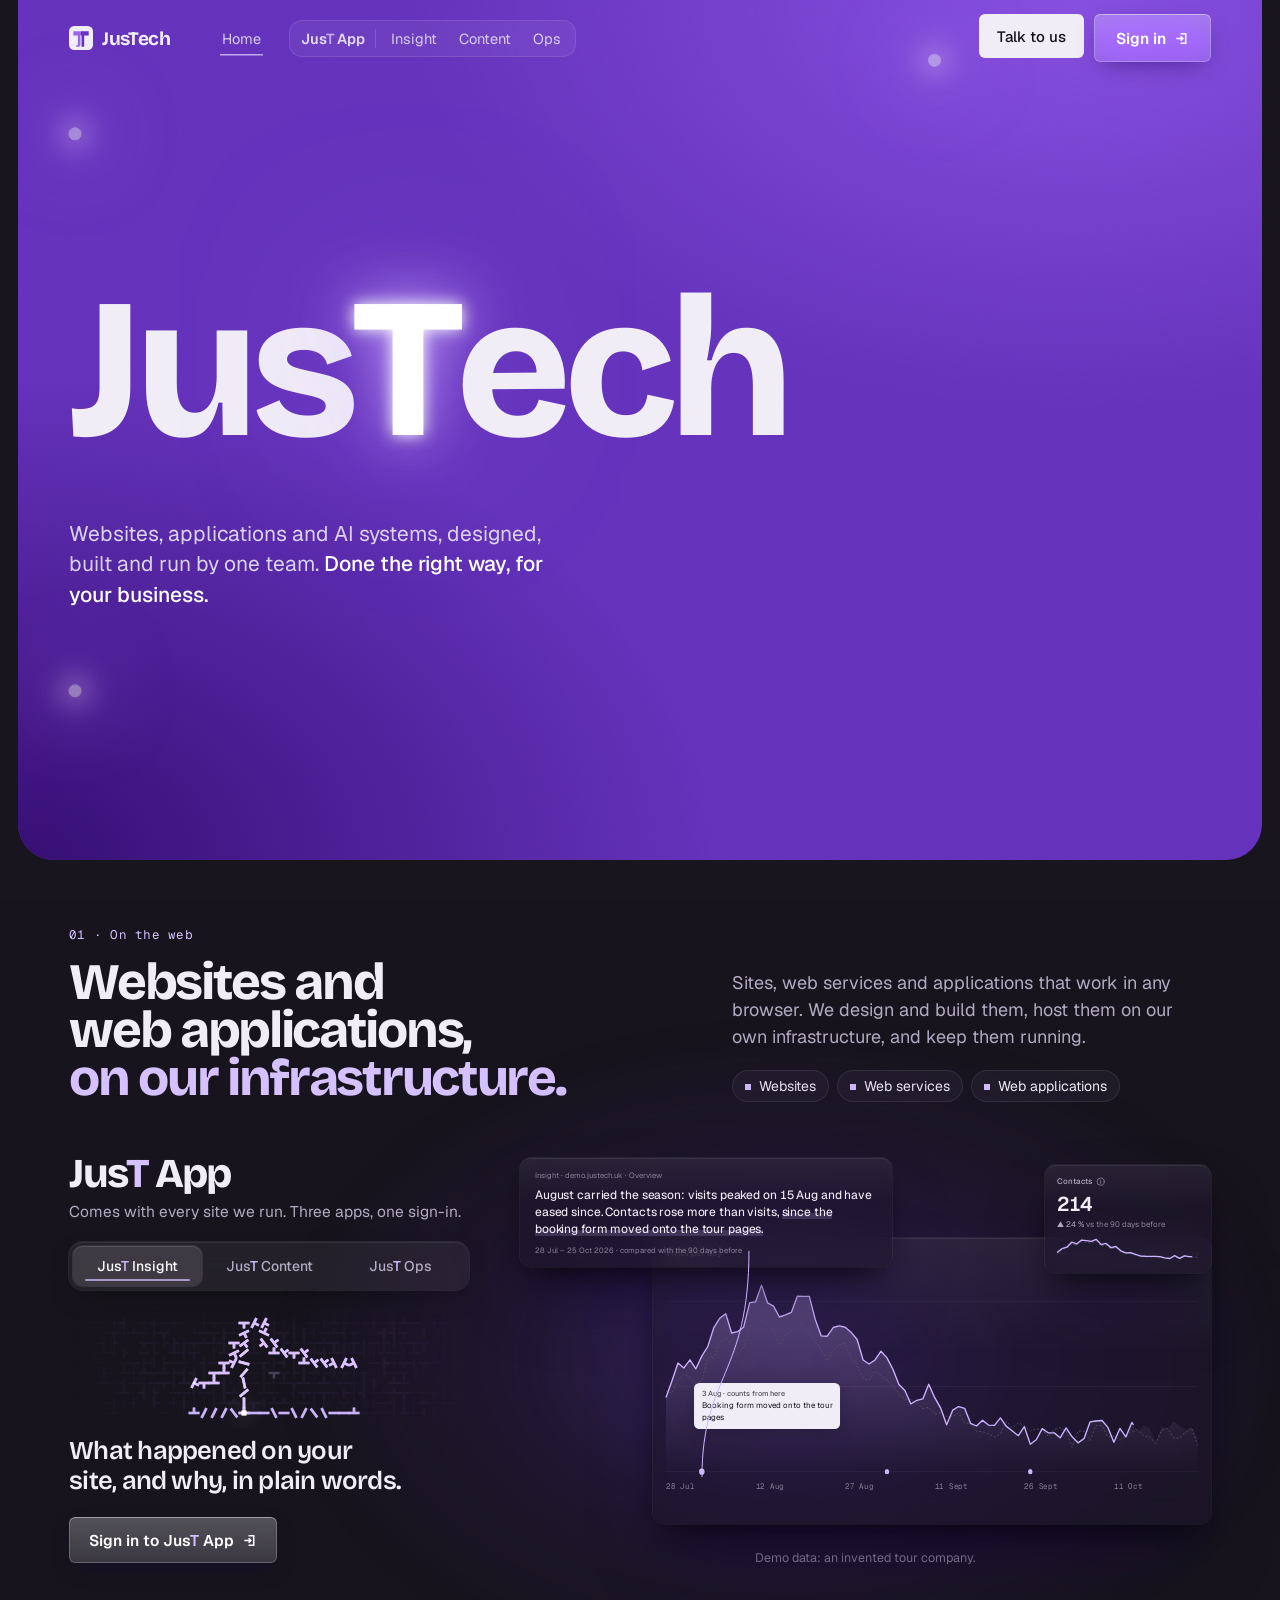
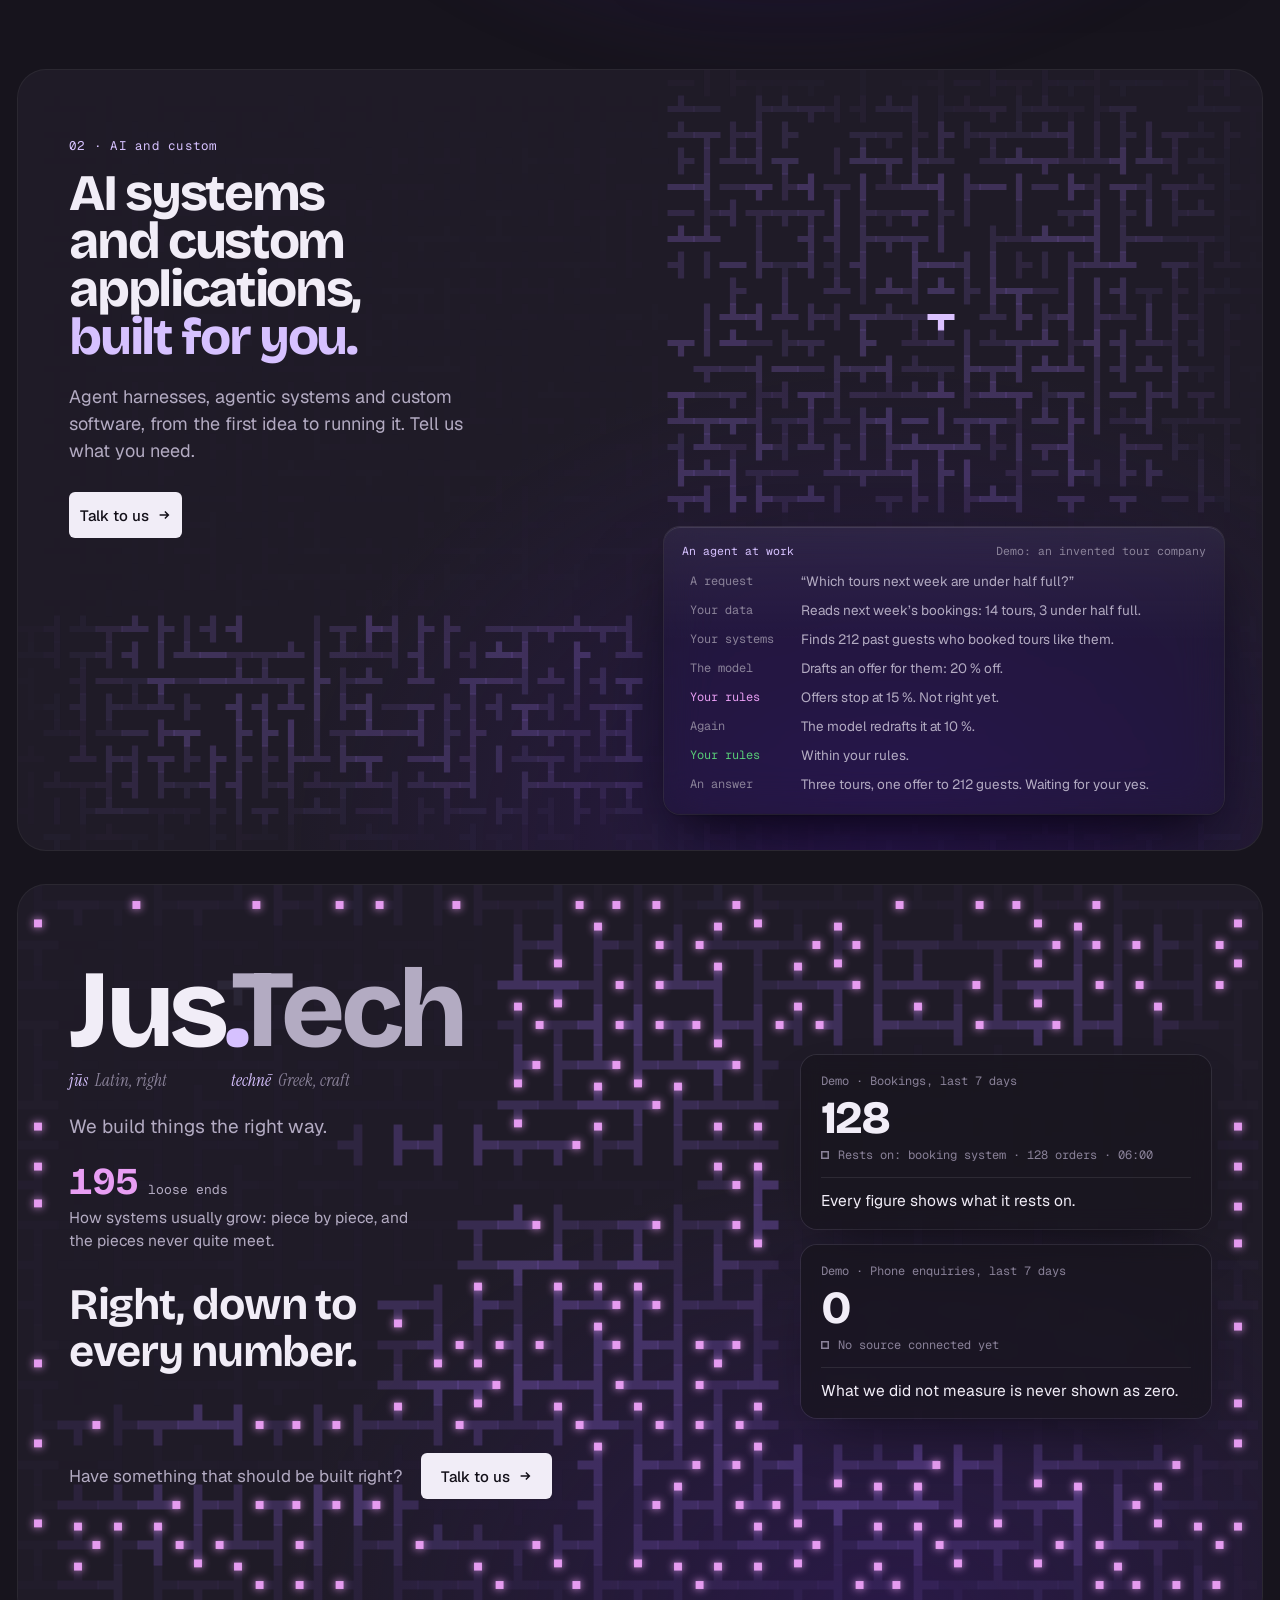
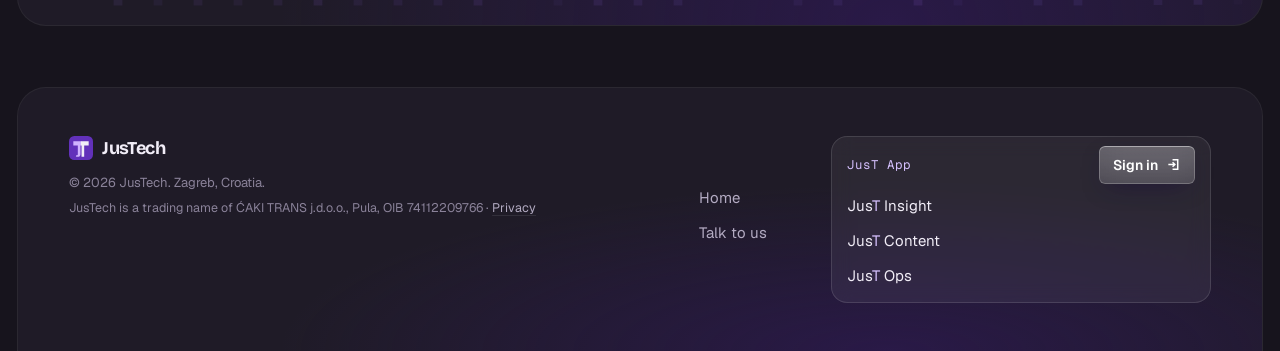
==== commit 3278b1e7: "The hero's Sign in on phones: JusT App on one line again (the grid hit the brand word's own spans, s" ====
--- a/index.html
+++ b/index.html
@@ -19,12 +19,12 @@
 <meta name="twitter:card" content="summary_large_image">
 <meta name="color-scheme" content="dark">
 <link rel="icon" href="favicon.svg" type="image/svg+xml">
-<link rel="preload" href="assets/system/fonts/BricolageGrotesque-Variable.woff2?v=4e4c94896908" as="font" type="font/woff2" crossorigin>
-<link rel="preload" href="assets/system/fonts/Geist-Variable.woff2?v=4e4c94896908" as="font" type="font/woff2" crossorigin>
-<link rel="stylesheet" href="assets/system/tokens.css?v=4e4c94896908">
-<link rel="stylesheet" href="assets/system/components.css?v=4e4c94896908">
-<link rel="stylesheet" href="assets/shared/screens.css?v=4e4c94896908">
-<link rel="stylesheet" href="assets/site/site.css?v=4e4c94896908">
+<link rel="preload" href="assets/system/fonts/BricolageGrotesque-Variable.woff2?v=83a88a260e81" as="font" type="font/woff2" crossorigin>
+<link rel="preload" href="assets/system/fonts/Geist-Variable.woff2?v=83a88a260e81" as="font" type="font/woff2" crossorigin>
+<link rel="stylesheet" href="assets/system/tokens.css?v=83a88a260e81">
+<link rel="stylesheet" href="assets/system/components.css?v=83a88a260e81">
+<link rel="stylesheet" href="assets/shared/screens.css?v=83a88a260e81">
+<link rel="stylesheet" href="assets/site/site.css?v=83a88a260e81">
 <script defer src="/jt.js?v=d48cfc5d" data-key="pk_live_justech_4f002f3f" data-endpoint="/api/e"></script>
 </head>
 <body class="grain">
@@ -122,6 +122,6 @@
   <div class="fapp" role="group" aria-labelledby="fapp-k"><p class="fk"><span id="fapp-k"><span translate="no">Jus<span class="t">T</span> App</span></span><a class="btn b-glass si" href="https://app.justech.uk">Sign in <svg viewBox="0 0 16 16"><path d="M7 3H12.5v10H7M2.5 8h7M7 5.5 9.5 8 7 10.5"/></svg></a></p>
     <nav aria-label="JusT App"><a href="insight/"><span translate="no">Jus<span class="t">T</span> Insight</span></a><a href="content/"><span translate="no">Jus<span class="t">T</span> Content</span></a><a href="ops/"><span translate="no">Jus<span class="t">T</span> Ops</span></a></nav></div>
 </footer>
-<script type="module" src="assets/site/main.js?v=4e4c94896908"></script>
+<script type="module" src="assets/site/main.js?v=83a88a260e81"></script>
 </body>
 </html>
--- a/assets/system/tokens.css
+++ b/assets/system/tokens.css
@@ -1,10 +1,10 @@
 /* JusTech design system: the tokens. Everything a page or a product screen needs to look like JusTech, in one file.
    Fonts are SIL OFL and self-hosted (licences beside the files); nothing loads from a third party.
    Ground: violet-grey (Erik's pick, round 8). `data-ground="black"` keeps round 7's black for comparison. */
-@font-face { font-family: 'Geist'; src: url(fonts/Geist-Variable.woff2?v=4e4c94896908) format('woff2'); font-weight: 100 900; font-display: swap; }
-@font-face { font-family: 'Geist Mono'; src: url(fonts/GeistMono-Variable.woff2?v=4e4c94896908) format('woff2'); font-weight: 100 900; font-display: swap; }
-@font-face { font-family: 'Bricolage Grotesque'; src: url(fonts/BricolageGrotesque-Variable.woff2?v=4e4c94896908) format('woff2'); font-weight: 200 800; font-display: swap; }
-@font-face { font-family: 'Instrument Serif'; src: url(fonts/InstrumentSerif-Italic.woff2?v=4e4c94896908) format('woff2'); font-style: italic; font-weight: 400; font-display: swap; }
+@font-face { font-family: 'Geist'; src: url(fonts/Geist-Variable.woff2?v=83a88a260e81) format('woff2'); font-weight: 100 900; font-display: swap; }
+@font-face { font-family: 'Geist Mono'; src: url(fonts/GeistMono-Variable.woff2?v=83a88a260e81) format('woff2'); font-weight: 100 900; font-display: swap; }
+@font-face { font-family: 'Bricolage Grotesque'; src: url(fonts/BricolageGrotesque-Variable.woff2?v=83a88a260e81) format('woff2'); font-weight: 200 800; font-display: swap; }
+@font-face { font-family: 'Instrument Serif'; src: url(fonts/InstrumentSerif-Italic.woff2?v=83a88a260e81) format('woff2'); font-style: italic; font-weight: 400; font-display: swap; }
 
 :root {
   /* ground: three steps of violet-grey, the page, a panel, a raised panel */
--- a/assets/site/site.css
+++ b/assets/site/site.css
@@ -229,7 +229,7 @@
 /* Sign in, larger on Home: the hero's own pair of buttons, Sign in naming where it goes */
 .cta.big .btn { height: 58px; padding: 0 26px; font-size: 17px; border-radius: 16px; }
 .cta.big .b-glass { padding: 0 22px 0 24px; gap: 14px; }
-.si-big span { display: grid; text-align: left; line-height: 1.1; } .si-big small { font-size: 12px; font-weight: 500; color: rgba(255,255,255,.66); font-family: var(--mono); letter-spacing: .01em; }
+.si-big > span { display: grid; text-align: left; line-height: 1.1; } .si-big small { font-size: 12px; font-weight: 500; color: rgba(255,255,255,.66); font-family: var(--mono); letter-spacing: .01em; }
 .cta.big .b-glass svg { width: 18px; height: 18px; }
 .foot .fl { display: flex; align-items: center; gap: 7px; color: var(--text-2); font-weight: 600; } .foot .fl .appmark { width: 18px; height: 18px; font-size: 14px; border-radius: 5px; }
 
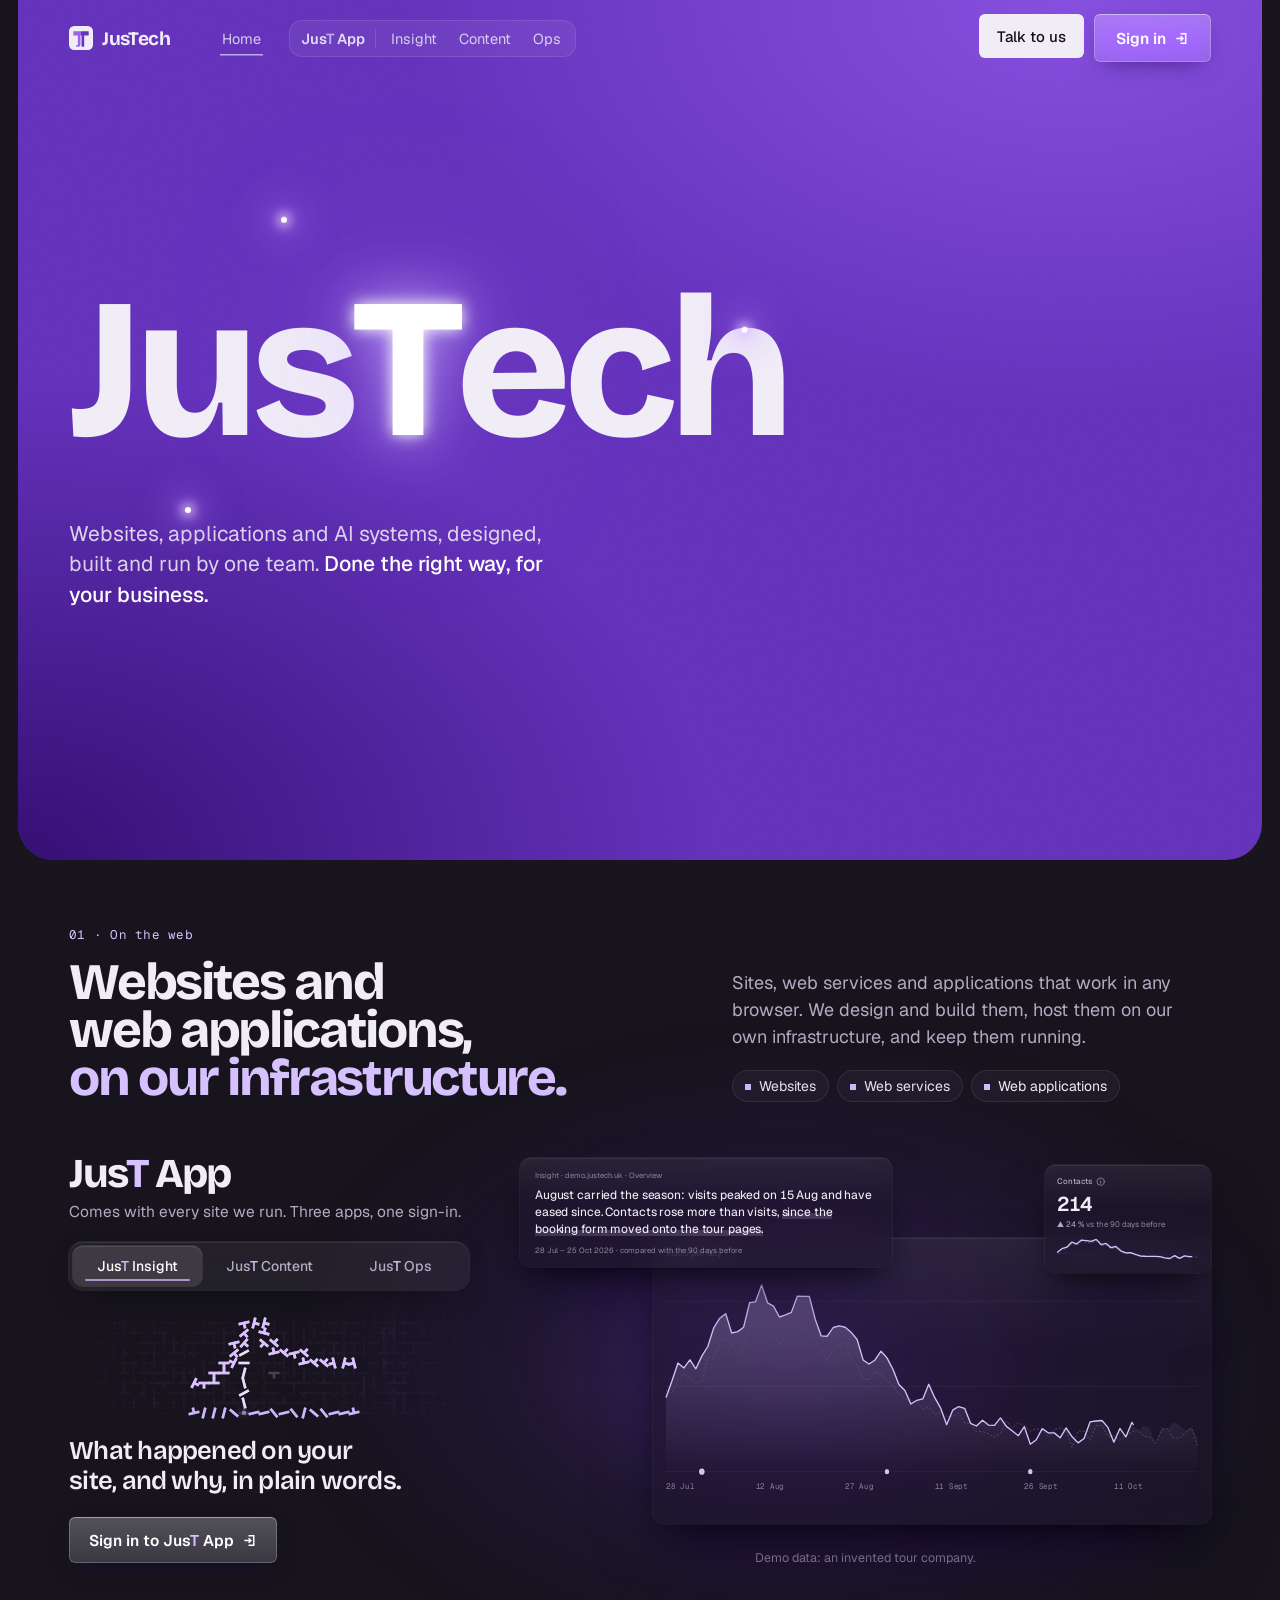
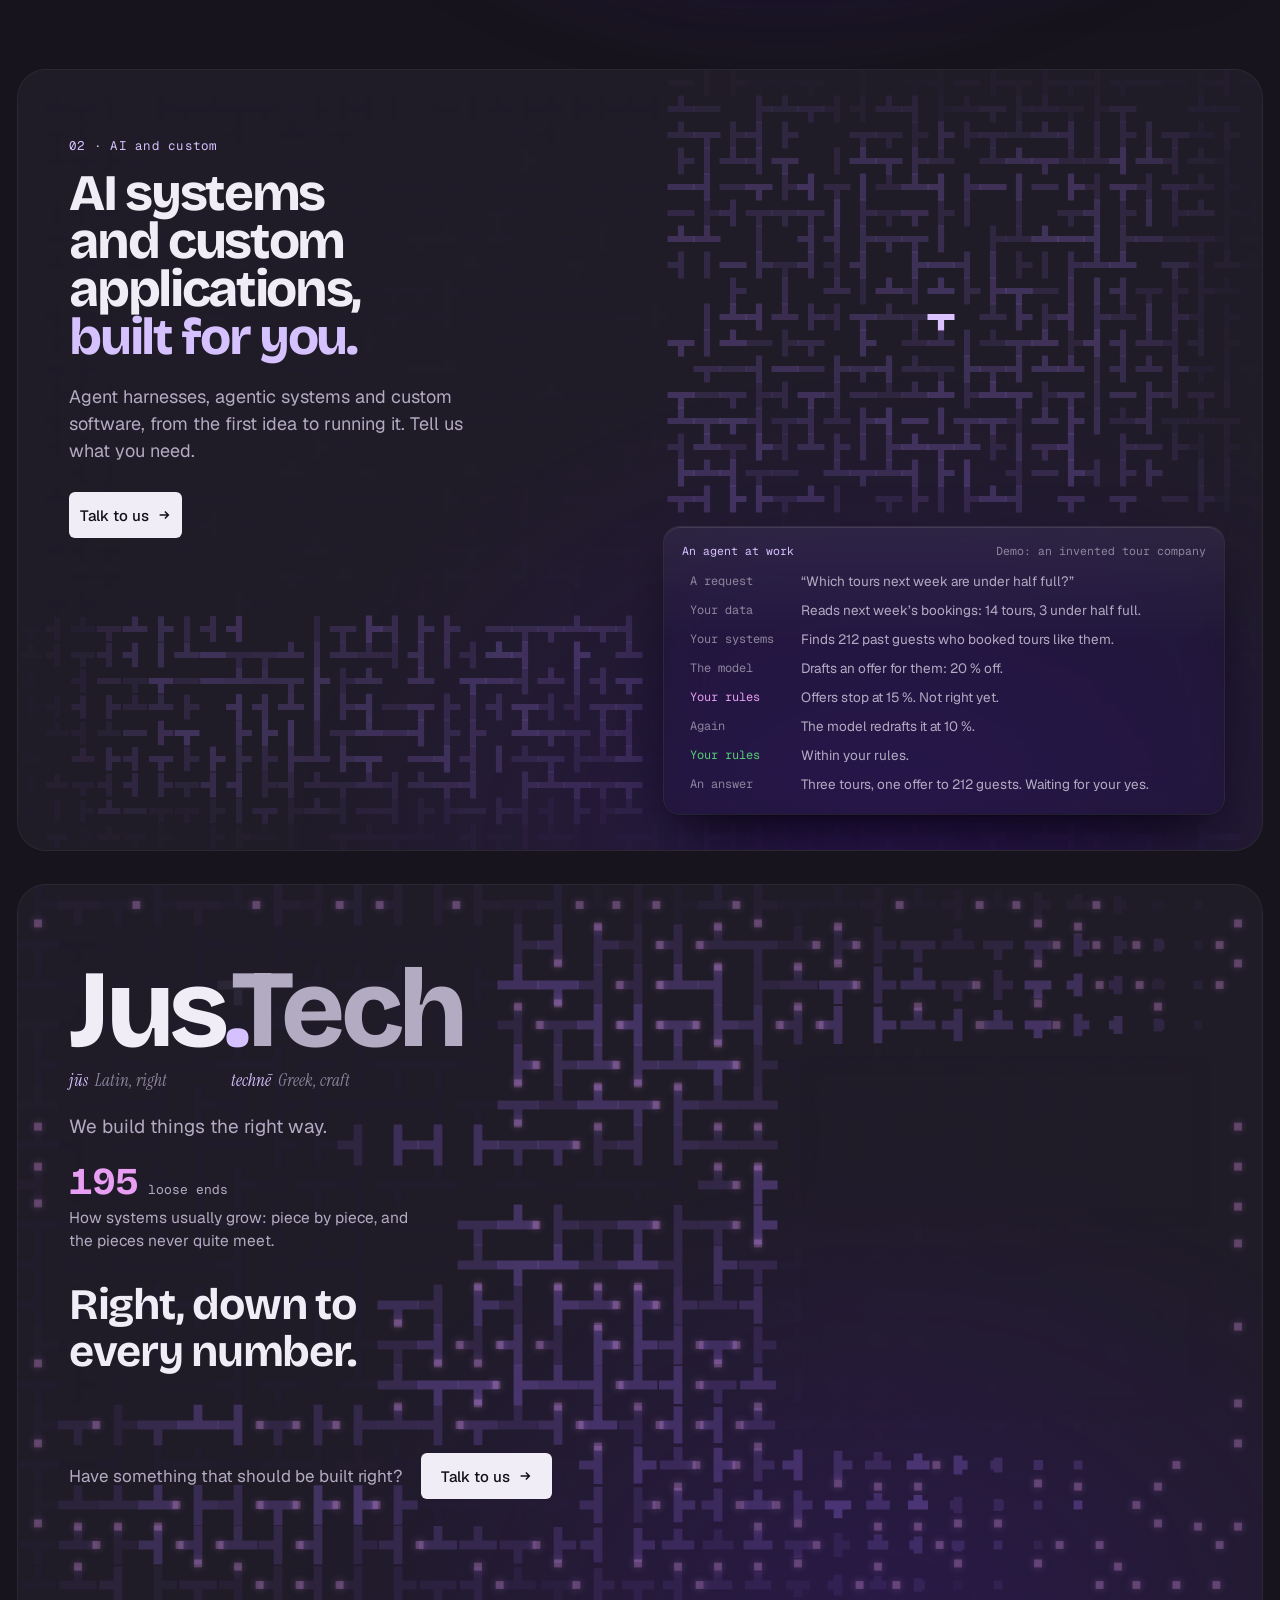
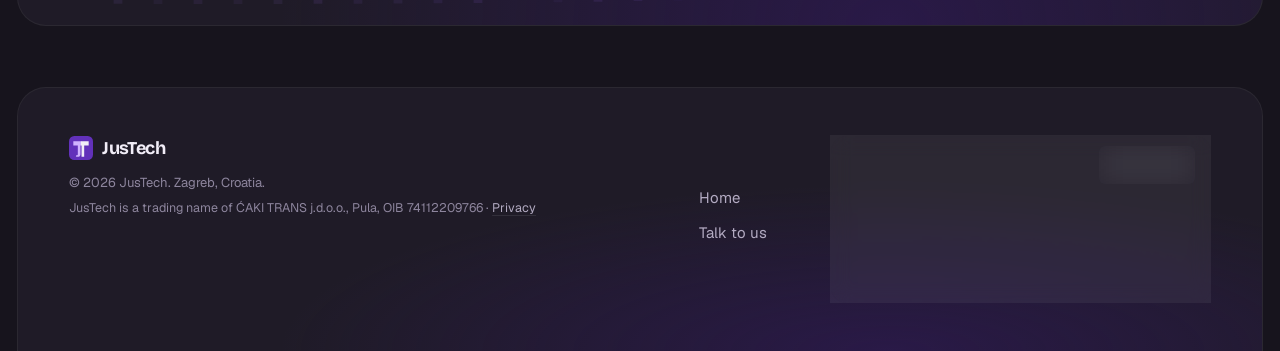
==== commit 368aef34: "The hero's lead seen from the first paint; one lilac; the quiet text #8d859d; Turnstile waits for a " ====
--- a/index.html
+++ b/index.html
@@ -19,19 +19,19 @@
 <meta name="twitter:card" content="summary_large_image">
 <meta name="color-scheme" content="dark">
 <link rel="icon" href="favicon.svg" type="image/svg+xml">
-<link rel="preload" href="assets/system/fonts/BricolageGrotesque-Variable.woff2?v=83a88a260e81" as="font" type="font/woff2" crossorigin>
-<link rel="preload" href="assets/system/fonts/Geist-Variable.woff2?v=83a88a260e81" as="font" type="font/woff2" crossorigin>
-<link rel="stylesheet" href="assets/system/tokens.css?v=83a88a260e81">
-<link rel="stylesheet" href="assets/system/components.css?v=83a88a260e81">
-<link rel="stylesheet" href="assets/shared/screens.css?v=83a88a260e81">
-<link rel="stylesheet" href="assets/site/site.css?v=83a88a260e81">
+<link rel="preload" href="assets/system/fonts/BricolageGrotesque-Variable.woff2?v=c6c1bdc52004" as="font" type="font/woff2" crossorigin>
+<link rel="preload" href="assets/system/fonts/Geist-Variable.woff2?v=c6c1bdc52004" as="font" type="font/woff2" crossorigin>
+<link rel="stylesheet" href="assets/system/tokens.css?v=c6c1bdc52004">
+<link rel="stylesheet" href="assets/system/components.css?v=c6c1bdc52004">
+<link rel="stylesheet" href="assets/shared/screens.css?v=c6c1bdc52004">
+<link rel="stylesheet" href="assets/site/site.css?v=c6c1bdc52004">
 <script defer src="/jt.js?v=d48cfc5d" data-key="pk_live_justech_4f002f3f" data-endpoint="/api/e"></script>
 </head>
 <body class="grain">
 <svg width="0" height="0" style="position:absolute" aria-hidden="true"><defs>
   <symbol id="mark-on-violet" viewBox="0 0 100 100"><rect width="100" height="100" rx="22" fill="#f1edf7"/><g transform="matrix(-1 0 0 1 100 0)"><path d="M49 22h33v18H63.25V76c0 3 1.5 5 4 5c1 0 2-.3 3-.7l1 5c-1.5 1-3.5 1.5-5.5 1.5C55.25 86.8 52.25 83 52.25 76V40H49z" fill="oklch(0.62 0.2 300)"/><path d="M18 22h32v18H47.75V86.8H36.75V40H18z" fill="oklch(0.46 0.2 293)"/></g></symbol>
   <symbol id="mark" viewBox="0 0 100 100"><rect width="100" height="100" rx="22" fill="oklch(0.46 0.2 293)"/><g transform="matrix(-1 0 0 1 100 0)"><path d="M49 22h33v18H63.25V76c0 3 1.5 5 4 5c1 0 2-.3 3-.7l1 5c-1.5 1-3.5 1.5-5.5 1.5C55.25 86.8 52.25 83 52.25 76V40H49z" fill="oklch(0.82 0.12 300)"/><path d="M18 22h32v18H47.75V86.8H36.75V40H18z" fill="#f1edf7"/></g></symbol>
-  <linearGradient id="r8-area" x1="0" y1="0" x2="0" y2="1"><stop offset="0" stop-color="oklch(0.82 0.11 300)" stop-opacity=".3"/><stop offset="1" stop-color="oklch(0.82 0.11 300)" stop-opacity="0"/></linearGradient>
+  <linearGradient id="r8-area" x1="0" y1="0" x2="0" y2="1"><stop offset="0" stop-color="oklch(0.85 0.09 300)" stop-opacity=".3"/><stop offset="1" stop-color="oklch(0.85 0.09 300)" stop-opacity="0"/></linearGradient>
 </defs></svg>
 
 <header class="hero field-violet" id="hero" data-ignite>
@@ -122,6 +122,6 @@
   <div class="fapp" role="group" aria-labelledby="fapp-k"><p class="fk"><span id="fapp-k"><span translate="no">Jus<span class="t">T</span> App</span></span><a class="btn b-glass si" href="https://app.justech.uk">Sign in <svg viewBox="0 0 16 16"><path d="M7 3H12.5v10H7M2.5 8h7M7 5.5 9.5 8 7 10.5"/></svg></a></p>
     <nav aria-label="JusT App"><a href="insight/"><span translate="no">Jus<span class="t">T</span> Insight</span></a><a href="content/"><span translate="no">Jus<span class="t">T</span> Content</span></a><a href="ops/"><span translate="no">Jus<span class="t">T</span> Ops</span></a></nav></div>
 </footer>
-<script type="module" src="assets/site/main.js?v=83a88a260e81"></script>
+<script type="module" src="assets/site/main.js?v=c6c1bdc52004"></script>
 </body>
 </html>
--- a/assets/system/tokens.css
+++ b/assets/system/tokens.css
@@ -1,16 +1,16 @@
 /* JusTech design system: the tokens. Everything a page or a product screen needs to look like JusTech, in one file.
    Fonts are SIL OFL and self-hosted (licences beside the files); nothing loads from a third party.
    Ground: violet-grey (Erik's pick, round 8). `data-ground="black"` keeps round 7's black for comparison. */
-@font-face { font-family: 'Geist'; src: url(fonts/Geist-Variable.woff2?v=83a88a260e81) format('woff2'); font-weight: 100 900; font-display: swap; }
-@font-face { font-family: 'Geist Mono'; src: url(fonts/GeistMono-Variable.woff2?v=83a88a260e81) format('woff2'); font-weight: 100 900; font-display: swap; }
-@font-face { font-family: 'Bricolage Grotesque'; src: url(fonts/BricolageGrotesque-Variable.woff2?v=83a88a260e81) format('woff2'); font-weight: 200 800; font-display: swap; }
-@font-face { font-family: 'Instrument Serif'; src: url(fonts/InstrumentSerif-Italic.woff2?v=83a88a260e81) format('woff2'); font-style: italic; font-weight: 400; font-display: swap; }
+@font-face { font-family: 'Geist'; src: url(fonts/Geist-Variable.woff2?v=c6c1bdc52004) format('woff2'); font-weight: 100 900; font-display: swap; }
+@font-face { font-family: 'Geist Mono'; src: url(fonts/GeistMono-Variable.woff2?v=c6c1bdc52004) format('woff2'); font-weight: 100 900; font-display: swap; }
+@font-face { font-family: 'Bricolage Grotesque'; src: url(fonts/BricolageGrotesque-Variable.woff2?v=c6c1bdc52004) format('woff2'); font-weight: 200 800; font-display: swap; }
+@font-face { font-family: 'Instrument Serif'; src: url(fonts/InstrumentSerif-Italic.woff2?v=c6c1bdc52004) format('woff2'); font-style: italic; font-weight: 400; font-display: swap; }
 
 :root {
   /* ground: three steps of violet-grey, the page, a panel, a raised panel */
   --bg: #17141d; --bg-2: #1f1b27; --bg-3: #29243298;
   /* text on the ground */
-  --text: #f1edf7; --text-2: #b3abc2; --text-3: #8a8299;
+  --text: #f1edf7; --text-2: #b3abc2; --text-3: #8d859d;
   /* the violet field (hero, close), its depth, the network's ink, and lilac: the light */
   --violet: oklch(0.46 0.2 293); --violet-hi: oklch(0.56 0.21 296); --violet-deep: oklch(0.30 0.15 292);
   --violet-mid: oklch(0.62 0.17 298); --lilac: oklch(0.85 0.09 300); --lilac-hot: oklch(0.86 0.1 300);
--- a/assets/site/site.css
+++ b/assets/site/site.css
@@ -79,8 +79,8 @@
 @supports (animation-timeline: view()) { .tilt { animation: flatten linear both; animation-timeline: view(); animation-range: entry 0% cover 45%; } @keyframes flatten { to { transform: none; } } }
 @supports not (animation-timeline: view()) { .tilt { transform: none; } }
 .demo { text-align: center; margin-top: 26px; font-size: 12.5px; color: var(--text-3); }
-.stage { --sc-font: Geist, sans-serif; --sc-mono: 'Geist Mono', monospace; --sc-bg: var(--glass-bg); --sc-text: #f1edf7; --sc-text2: #b3abc2; --sc-text3: #8a8299;
-  --sc-accent: oklch(0.82 0.11 300); --sc-accent-soft: oklch(0.82 0.11 300 / .18); --sc-grid: rgba(255,255,255,.07); --sc-line: rgba(255,255,255,.16); --sc-comp: #5a536a;
+.stage { --sc-font: Geist, sans-serif; --sc-mono: 'Geist Mono', monospace; --sc-bg: var(--glass-bg); --sc-text: #f1edf7; --sc-text2: #b3abc2; --sc-text3: #8d859d;
+  --sc-accent: oklch(0.85 0.09 300); --sc-accent-soft: oklch(0.85 0.09 300 / .18); --sc-grid: rgba(255,255,255,.07); --sc-line: rgba(255,255,255,.16); --sc-comp: #5a536a;
   --sc-ok: var(--ok); --sc-warn: var(--warn); --sc-radius: 16px; --sc-tip-bg: #f1edf7; --sc-tip-text: #120f18; --sc-shadow: var(--glass-shadow);
   --site-bg: #f6f1e8; --site-text: #1d2b2c; --site-text2: #5b6766; --site-line: rgba(29,43,44,.1); --site-accent: #1f6b7a; --site-font: Geist, sans-serif; }
 .stage .panel, .stage .toolbar { backdrop-filter: var(--glass-blur); -webkit-backdrop-filter: var(--glass-blur); background-image: linear-gradient(180deg, rgba(255,255,255,.06), transparent 40%); }
@@ -229,6 +229,8 @@
 /* Sign in, larger on Home: the hero's own pair of buttons, Sign in naming where it goes */
 .cta.big .btn { height: 58px; padding: 0 26px; font-size: 17px; border-radius: 16px; }
 .cta.big .b-glass { padding: 0 22px 0 24px; gap: 14px; }
+/* the hero's lead is seen from the first paint and only rises (Erik, 31 Oct; LCP 4.4 s to 2.0 s on a slow phone) */
+.hero .lead.rise { opacity: 1; }
 .si-big > span { display: grid; text-align: left; line-height: 1.1; } .si-big small { font-size: 12px; font-weight: 500; color: rgba(255,255,255,.66); font-family: var(--mono); letter-spacing: .01em; }
 .cta.big .b-glass svg { width: 18px; height: 18px; }
 .foot .fl { display: flex; align-items: center; gap: 7px; color: var(--text-2); font-weight: 600; } .foot .fl .appmark { width: 18px; height: 18px; font-size: 14px; border-radius: 5px; }
